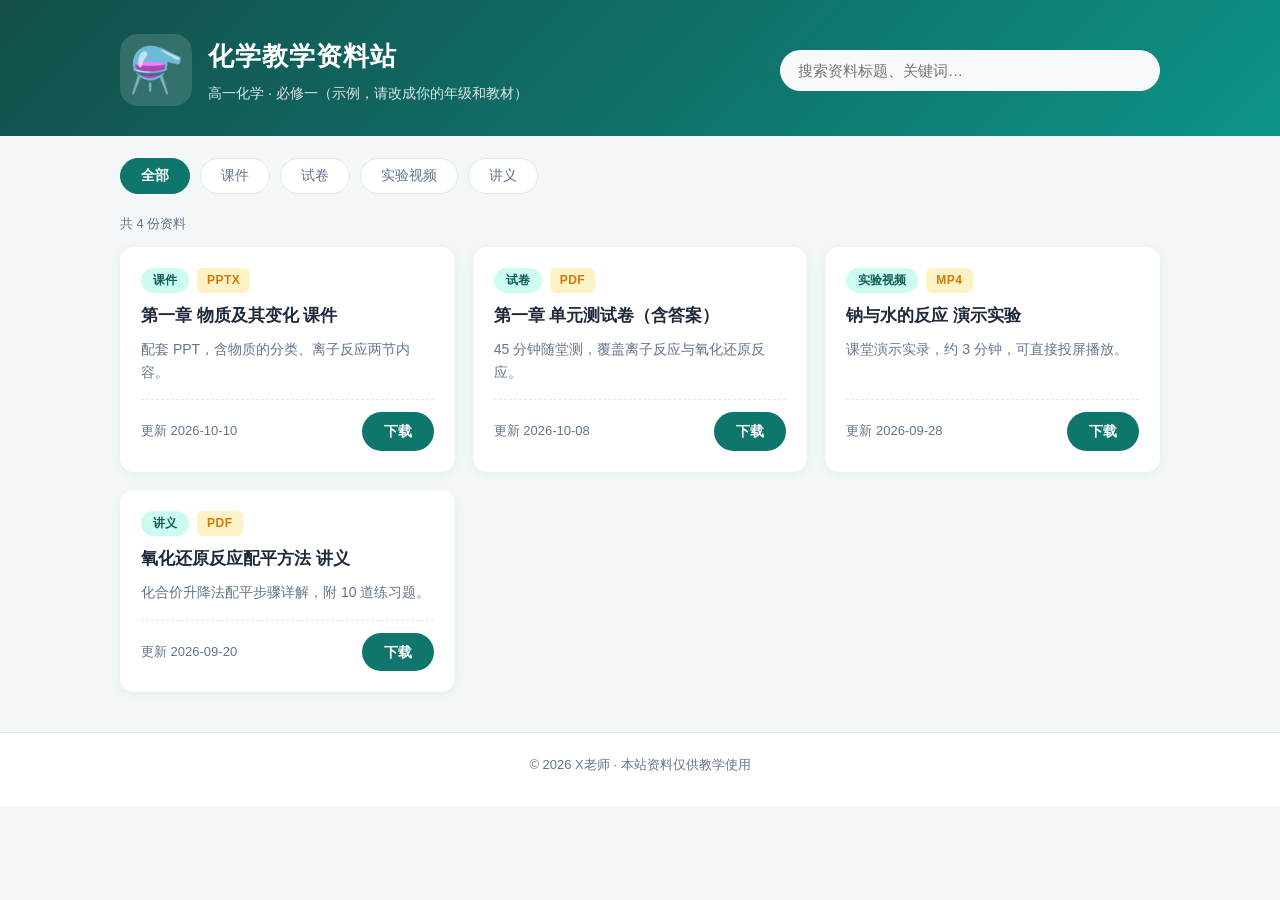
==== index.html @ d91ff3f0 "初始化化学教学资料站" ====
<!DOCTYPE html>
<html lang="zh-CN">
<head>
<meta charset="UTF-8">
<meta name="viewport" content="width=device-width, initial-scale=1.0">
<title>化学教学资料站</title>
<link rel="icon" href="data:image/svg+xml,<svg xmlns='http://www.w3.org/2000/svg' viewBox='0 0 100 100'><text y='.9em' font-size='90'>⚗️</text></svg>">
<link rel="stylesheet" href="assets/style.css">
</head>
<body>

<header class="site-header">
  <div class="container header-inner">
    <div class="brand">
      <div class="logo" aria-hidden="true">⚗️</div>
      <div>
        <h1 id="site-title">化学教学资料站</h1>
        <p class="subtitle" id="site-subtitle"></p>
      </div>
    </div>
    <div class="search-box">
      <input id="search" type="search" placeholder="搜索资料标题、关键词…" autocomplete="off">
    </div>
  </div>
</header>

<nav class="container tabs" id="tabs" aria-label="资料分类"></nav>

<main class="container">
  <p class="result-count" id="count"></p>
  <div class="grid" id="grid"></div>
  <div class="empty" id="empty" hidden>
    <p>没有找到相关资料，换个关键词试试。</p>
  </div>
</main>

<footer class="site-footer">
  <div class="container">
    <span id="footer-text"></span>
  </div>
</footer>

<script src="data/resources.js"></script>
<script src="assets/app.js"></script>
</body>
</html>
---- assets/style.css ----
/* 化学教学资料站 - 样式表 */

:root {
  --bg: #f4f7f7;
  --card: #ffffff;
  --ink: #1e293b;
  --muted: #64748b;
  --teal: #0f766e;
  --teal-dark: #115e59;
  --teal-soft: #ccfbf1;
  --amber: #d97706;
  --amber-soft: #fef3c7;
  --line: #e2e8f0;
  --radius: 14px;
  --shadow: 0 2px 10px rgba(15, 118, 110, 0.08);
}

* { box-sizing: border-box; }

body {
  margin: 0;
  background: var(--bg);
  color: var(--ink);
  font-family: -apple-system, "PingFang SC", "Hiragino Sans GB", "Microsoft YaHei", "Noto Sans SC", sans-serif;
  line-height: 1.6;
}

.container {
  max-width: 1080px;
  margin: 0 auto;
  padding: 0 20px;
}

/* ---- 页眉 ---- */
.site-header {
  background: linear-gradient(135deg, #134e4a 0%, #0f766e 60%, #0d9488 100%);
  color: #fff;
  padding: 34px 0 30px;
}

.header-inner {
  display: flex;
  flex-wrap: wrap;
  gap: 20px;
  align-items: center;
  justify-content: space-between;
}

.brand { display: flex; align-items: center; gap: 16px; }

.logo {
  font-size: 44px;
  background: rgba(255, 255, 255, 0.14);
  width: 72px;
  height: 72px;
  border-radius: 18px;
  display: flex;
  align-items: center;
  justify-content: center;
  flex: none;
}

.site-header h1 {
  margin: 0;
  font-size: 26px;
  letter-spacing: 1px;
}

.subtitle {
  margin: 4px 0 0;
  opacity: 0.85;
  font-size: 14px;
}

.search-box { flex: 1 1 260px; max-width: 380px; }

.search-box input {
  width: 100%;
  padding: 12px 18px;
  border: none;
  border-radius: 999px;
  font-size: 15px;
  outline: none;
  background: rgba(255, 255, 255, 0.96);
  color: var(--ink);
}

.search-box input:focus {
  box-shadow: 0 0 0 3px rgba(255, 255, 255, 0.35);
}

/* ---- 分类标签 ---- */
.tabs {
  display: flex;
  flex-wrap: wrap;
  gap: 10px;
  padding-top: 22px;
  padding-bottom: 6px;
}

.tab {
  border: 1px solid var(--line);
  background: var(--card);
  color: var(--muted);
  padding: 8px 20px;
  border-radius: 999px;
  font-size: 14px;
  cursor: pointer;
  transition: all 0.15s ease;
}

.tab:hover { border-color: var(--teal); color: var(--teal); }

.tab.active {
  background: var(--teal);
  border-color: var(--teal);
  color: #fff;
  font-weight: 600;
}

/* ---- 资料卡片 ---- */
.result-count {
  color: var(--muted);
  font-size: 13px;
  margin: 14px 0 12px;
}

.grid {
  display: grid;
  grid-template-columns: repeat(auto-fill, minmax(290px, 1fr));
  gap: 18px;
  padding-bottom: 40px;
}

.card {
  background: var(--card);
  border-radius: var(--radius);
  box-shadow: var(--shadow);
  padding: 20px;
  display: flex;
  flex-direction: column;
  gap: 10px;
  border: 1px solid transparent;
  transition: transform 0.15s ease, border-color 0.15s ease;
}

.card:hover {
  transform: translateY(-3px);
  border-color: var(--teal-soft);
}

.card-top {
  display: flex;
  align-items: center;
  gap: 8px;
}

.tag {
  background: var(--teal-soft);
  color: var(--teal-dark);
  font-size: 12px;
  font-weight: 600;
  padding: 3px 12px;
  border-radius: 999px;
}

.format {
  background: var(--amber-soft);
  color: var(--amber);
  font-size: 12px;
  font-weight: 700;
  padding: 3px 10px;
  border-radius: 6px;
  letter-spacing: 0.5px;
}

.card h3 {
  margin: 0;
  font-size: 17px;
  line-height: 1.5;
}

.desc {
  margin: 0;
  color: var(--muted);
  font-size: 14px;
  flex: 1;
}

.card-meta {
  display: flex;
  align-items: center;
  justify-content: space-between;
  margin-top: 6px;
  padding-top: 12px;
  border-top: 1px dashed var(--line);
}

.date { color: var(--muted); font-size: 13px; }

.btn {
  background: var(--teal);
  color: #fff;
  text-decoration: none;
  padding: 8px 22px;
  border-radius: 999px;
  font-size: 14px;
  font-weight: 600;
  transition: background 0.15s ease;
}

.btn:hover { background: var(--teal-dark); }

/* ---- 空状态 / 页脚 ---- */
.empty {
  text-align: center;
  color: var(--muted);
  padding: 60px 0;
  font-size: 15px;
}

.site-footer {
  border-top: 1px solid var(--line);
  padding: 22px 0 30px;
  color: var(--muted);
  font-size: 13px;
  text-align: center;
  background: var(--card);
}

@media (max-width: 640px) {
  .site-header h1 { font-size: 21px; }
  .logo { width: 58px; height: 58px; font-size: 34px; }
  .search-box { max-width: none; }
}
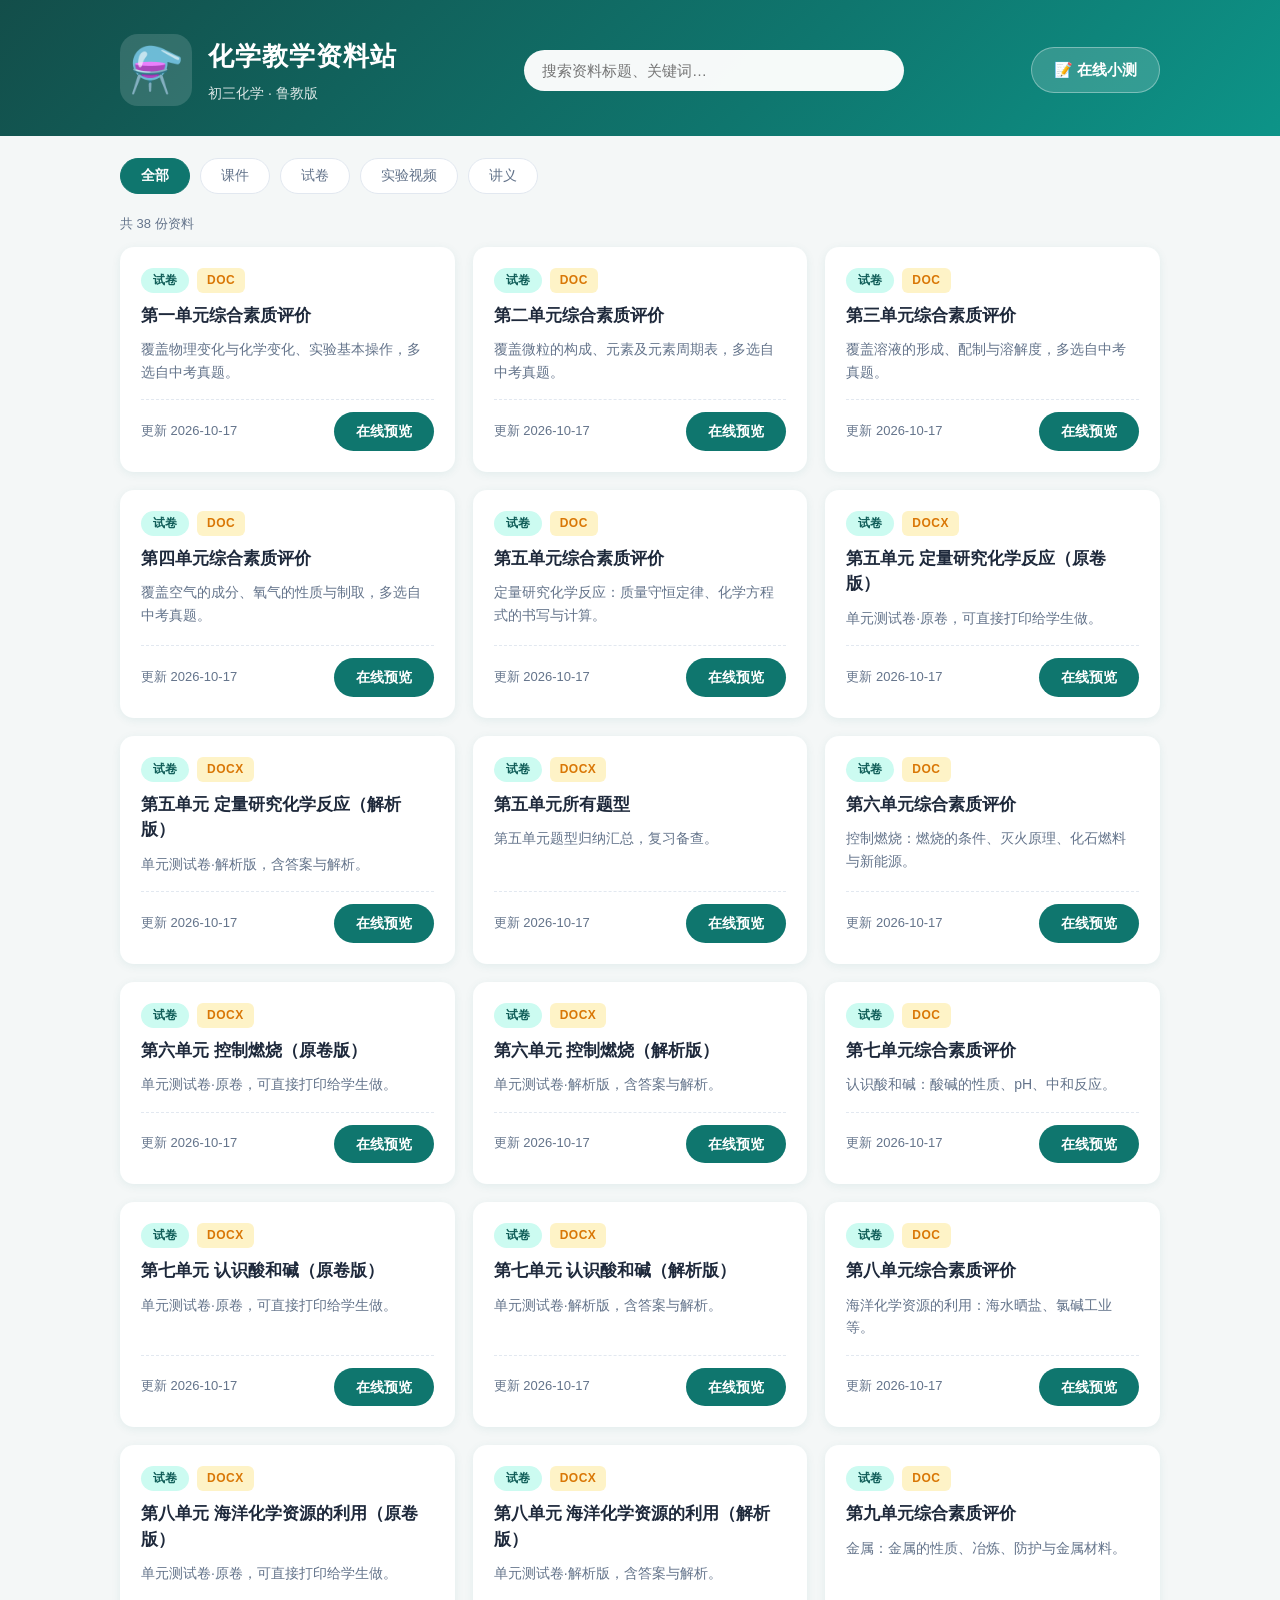
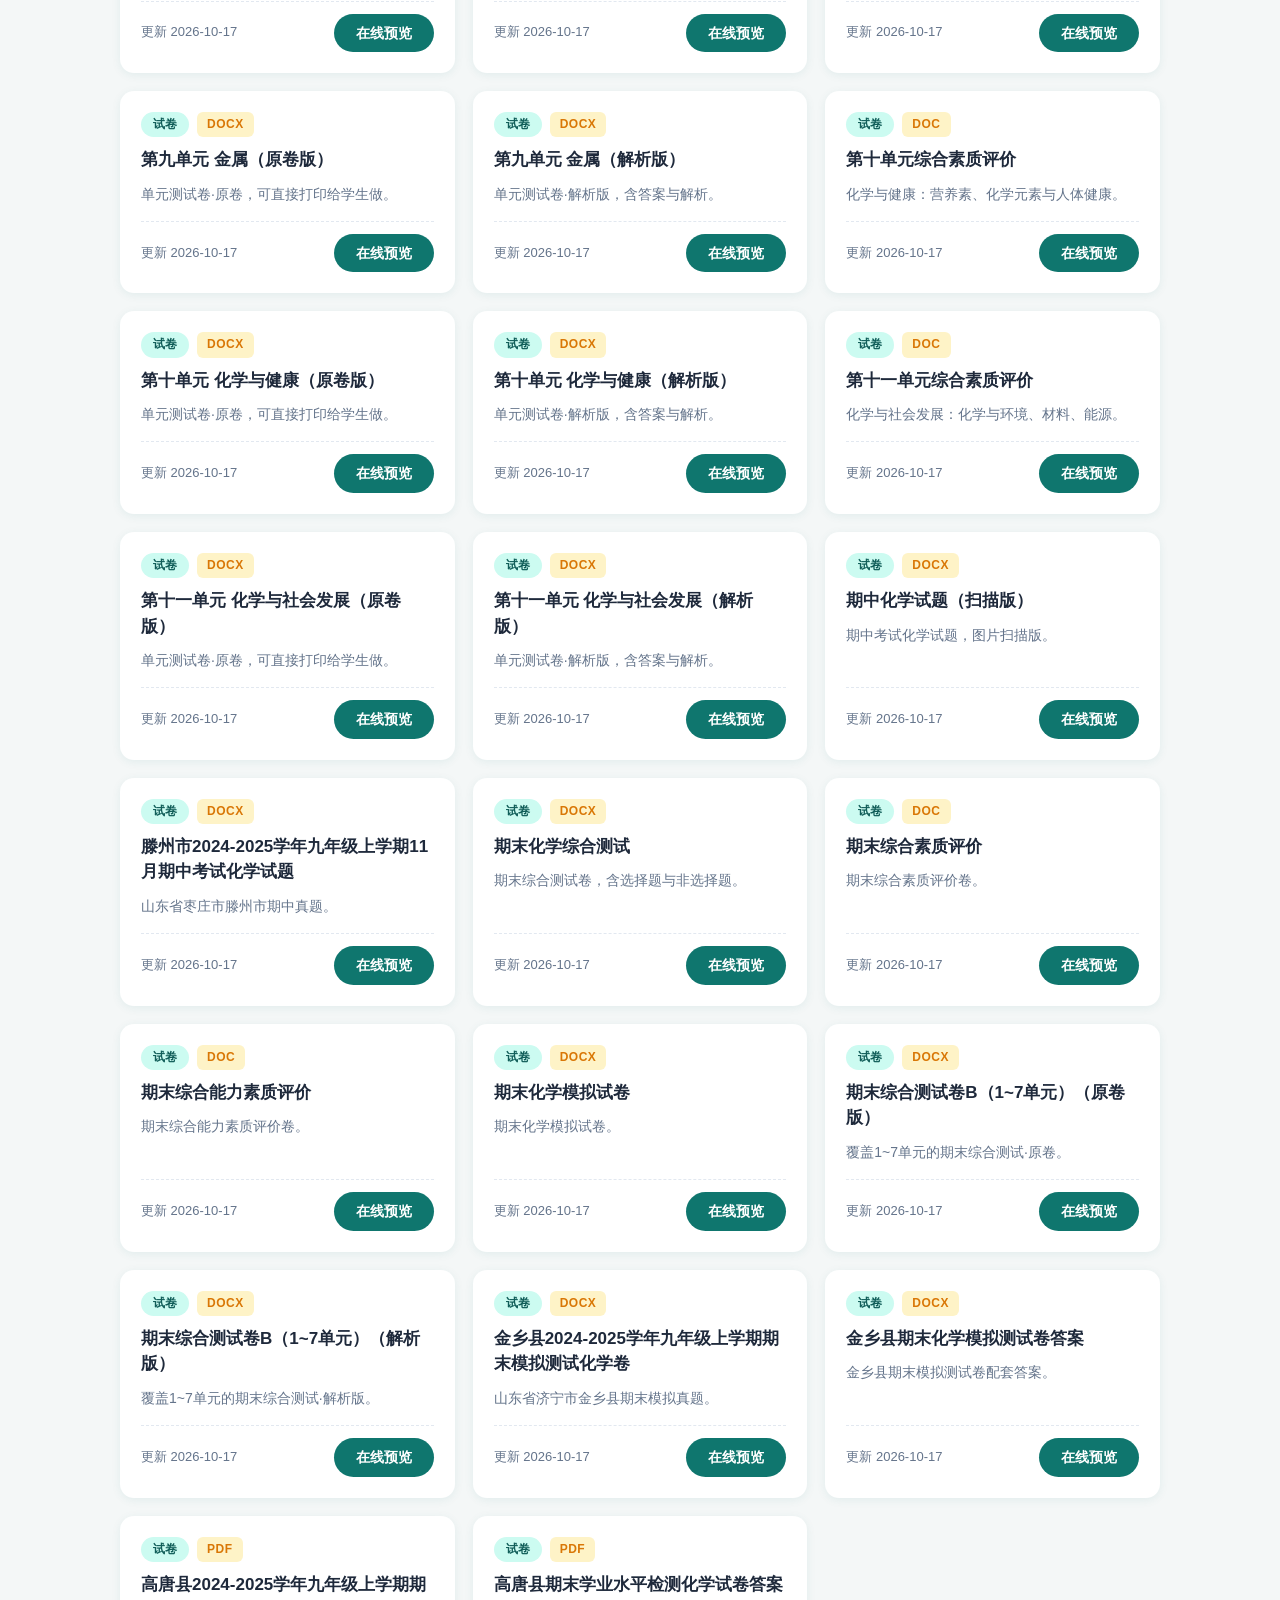
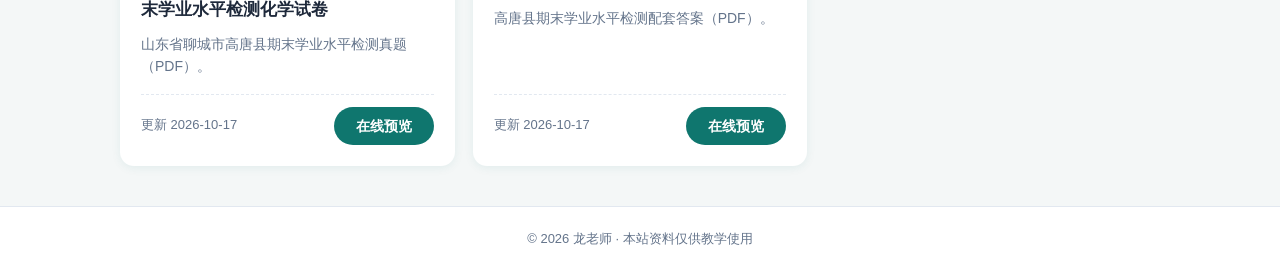
==== commit 3378d142: "新增在线小测：两套单元自测+自动判分+本地成绩" ====
--- a/index.html
+++ b/index.html
@@ -21,6 +21,7 @@
     <div class="search-box">
       <input id="search" type="search" placeholder="搜索资料标题、关键词…" autocomplete="off">
     </div>
+    <a class="quiz-link" href="quiz.html">📝 在线小测</a>
   </div>
 </header>
 
--- a/assets/style.css
+++ b/assets/style.css
@@ -228,6 +228,217 @@
   background: var(--card);
 }
 
+/* ---- 在线预览页 ---- */
+.preview-page {
+  height: 100vh;
+  display: flex;
+  flex-direction: column;
+}
+
+.preview-bar {
+  background: #134e4a;
+  color: #fff;
+  flex: none;
+}
+
+.preview-bar-inner {
+  display: flex;
+  align-items: center;
+  gap: 14px;
+  padding-top: 12px;
+  padding-bottom: 12px;
+}
+
+.preview-bar h1 {
+  margin: 0;
+  font-size: 16px;
+  flex: 1;
+  white-space: nowrap;
+  overflow: hidden;
+  text-overflow: ellipsis;
+}
+
+.back-btn,
+.open-new {
+  color: #fff;
+  text-decoration: none;
+  font-size: 14px;
+  background: rgba(255, 255, 255, 0.15);
+  padding: 6px 16px;
+  border-radius: 999px;
+  white-space: nowrap;
+  flex: none;
+}
+
+.back-btn:hover,
+.open-new:hover { background: rgba(255, 255, 255, 0.28); }
+
+.preview-main {
+  flex: 1;
+  position: relative;
+  background: #e8eef0;
+  min-height: 0;
+}
+
+.preview-loading {
+  position: absolute;
+  inset: 0;
+  z-index: 2;
+  display: flex;
+  align-items: center;
+  justify-content: center;
+  color: var(--muted);
+  font-size: 15px;
+  padding: 20px;
+  text-align: center;
+  background: #e8eef0;
+}
+
+#viewer {
+  position: absolute;
+  inset: 0;
+  z-index: 1;
+  width: 100%;
+  height: 100%;
+  border: 0;
+  background: #fff;
+}
+
+/* ---- 在线小测入口 ---- */
+.quiz-link {
+  flex: none;
+  color: #fff;
+  text-decoration: none;
+  font-size: 15px;
+  font-weight: 600;
+  background: rgba(255, 255, 255, 0.16);
+  border: 1px solid rgba(255, 255, 255, 0.35);
+  padding: 10px 22px;
+  border-radius: 999px;
+  transition: background 0.15s ease;
+}
+
+.quiz-link:hover { background: rgba(255, 255, 255, 0.3); }
+
+/* ---- 在线小测 ---- */
+.quiz-head {
+  display: flex;
+  align-items: center;
+  gap: 16px;
+  margin: 22px 0 6px;
+}
+
+.quiz-head h2 { margin: 0; font-size: 20px; }
+
+.quiz-card .best {
+  font-size: 13px;
+  color: var(--amber);
+  font-weight: 600;
+}
+
+.quiz-card .best.none { color: var(--muted); font-weight: 400; }
+
+.q-card {
+  background: var(--card);
+  border-radius: var(--radius);
+  box-shadow: var(--shadow);
+  padding: 20px;
+  margin: 16px 0;
+  border-left: 4px solid var(--teal);
+}
+
+.q-card.wrong { border-left-color: #dc2626; }
+.q-card.right { border-left-color: #16a34a; }
+
+.q-title {
+  font-size: 16px;
+  font-weight: 600;
+  margin-bottom: 14px;
+  line-height: 1.6;
+}
+
+.q-no {
+  display: inline-block;
+  background: var(--teal);
+  color: #fff;
+  width: 26px;
+  height: 26px;
+  line-height: 26px;
+  text-align: center;
+  border-radius: 50%;
+  font-size: 13px;
+  margin-right: 10px;
+}
+
+.q-type {
+  font-size: 12px;
+  color: var(--muted);
+  border: 1px solid var(--line);
+  border-radius: 6px;
+  padding: 2px 8px;
+  margin-left: 8px;
+  font-weight: 400;
+  vertical-align: middle;
+}
+
+.verdict { margin-left: 10px; font-size: 14px; }
+.q-card.right .verdict { color: #16a34a; }
+.q-card.wrong .verdict { color: #dc2626; }
+
+.options { display: flex; flex-direction: column; gap: 8px; }
+
+.option {
+  display: flex;
+  align-items: center;
+  gap: 10px;
+  padding: 10px 14px;
+  border: 1px solid var(--line);
+  border-radius: 10px;
+  cursor: pointer;
+  font-size: 15px;
+  transition: border-color 0.12s ease, background 0.12s ease;
+}
+
+.option:hover { border-color: var(--teal); background: #f0fdfa; }
+.option input { accent-color: var(--teal); width: 16px; height: 16px; flex: none; }
+
+.blank-input {
+  width: 100%;
+  max-width: 420px;
+  padding: 10px 14px;
+  font-size: 15px;
+  border: 1px solid var(--line);
+  border-radius: 10px;
+  outline: none;
+}
+
+.blank-input:focus { border-color: var(--teal); box-shadow: 0 0 0 3px var(--teal-soft); }
+
+.quiz-actions { text-align: center; padding: 10px 0 48px; }
+
+.btn-big { font-size: 16px; padding: 12px 54px; }
+
+.score-card {
+  background: linear-gradient(135deg, #134e4a, #0d9488);
+  color: #fff;
+  border-radius: var(--radius);
+  text-align: center;
+  padding: 34px 20px;
+  margin: 18px 0 8px;
+}
+
+.score-num { font-size: 52px; font-weight: 800; letter-spacing: 2px; }
+.score-sub { opacity: 0.9; margin-top: 6px; font-size: 14px; }
+
+.review-row { font-size: 14px; margin-top: 8px; color: var(--ink); }
+.review-row .rl { color: var(--muted); }
+.review-row.explain {
+  background: #f8fafc;
+  border-radius: 8px;
+  padding: 10px 12px;
+  color: var(--muted);
+}
+
 @media (max-width: 640px) {
   .site-header h1 { font-size: 21px; }
   .logo { width: 58px; height: 58px; font-size: 34px; }
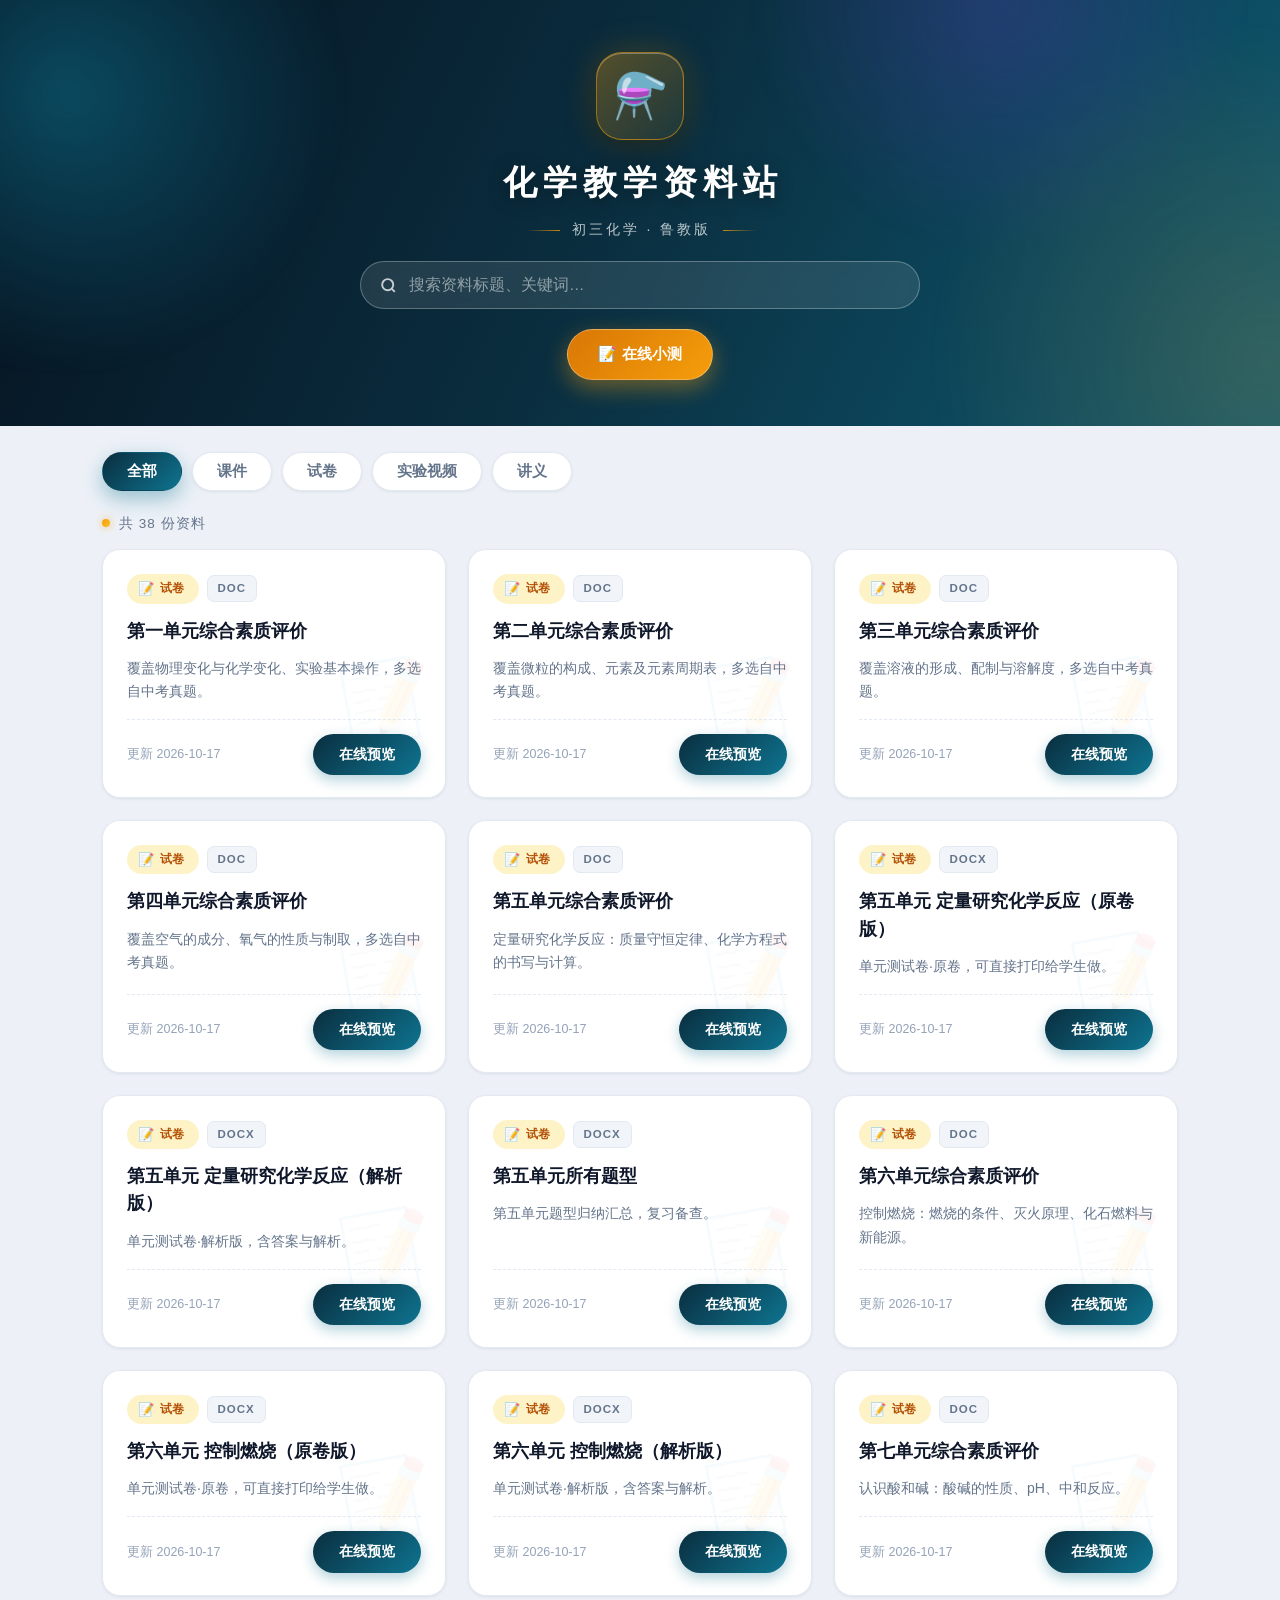
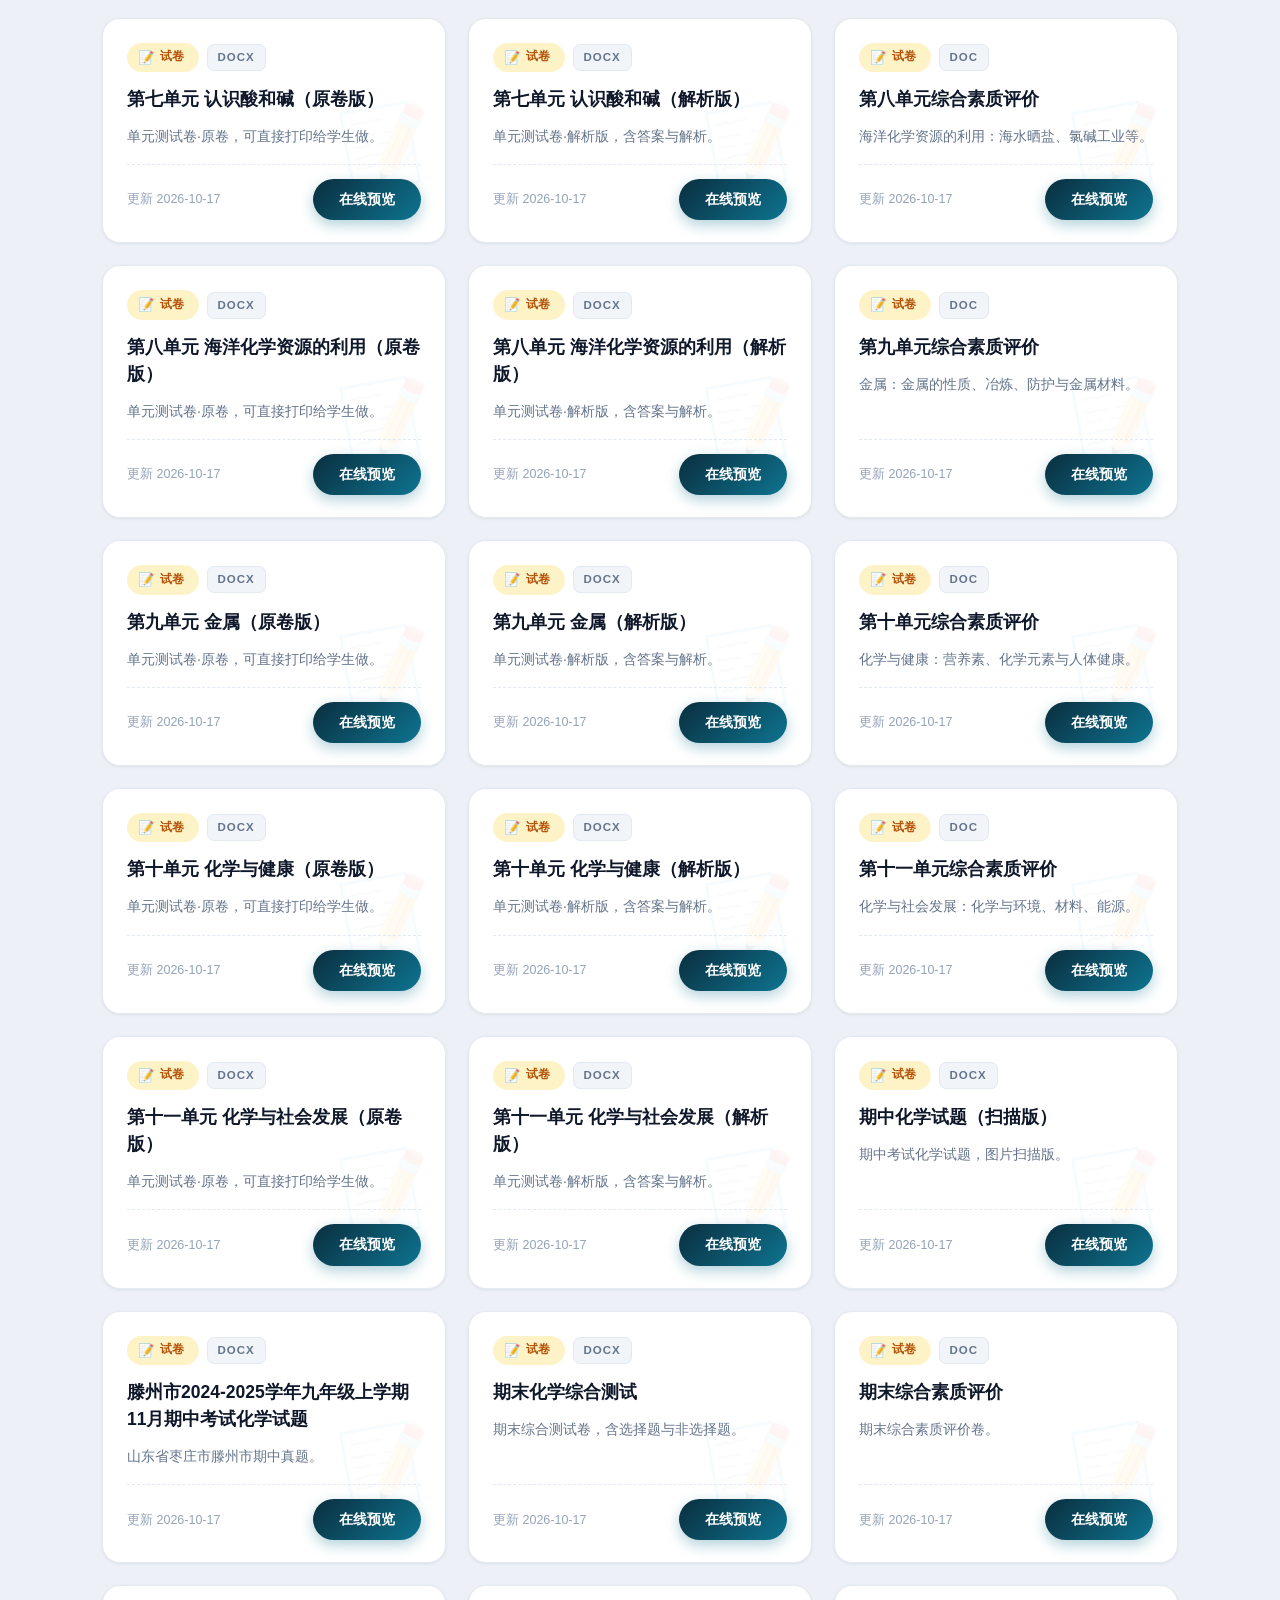
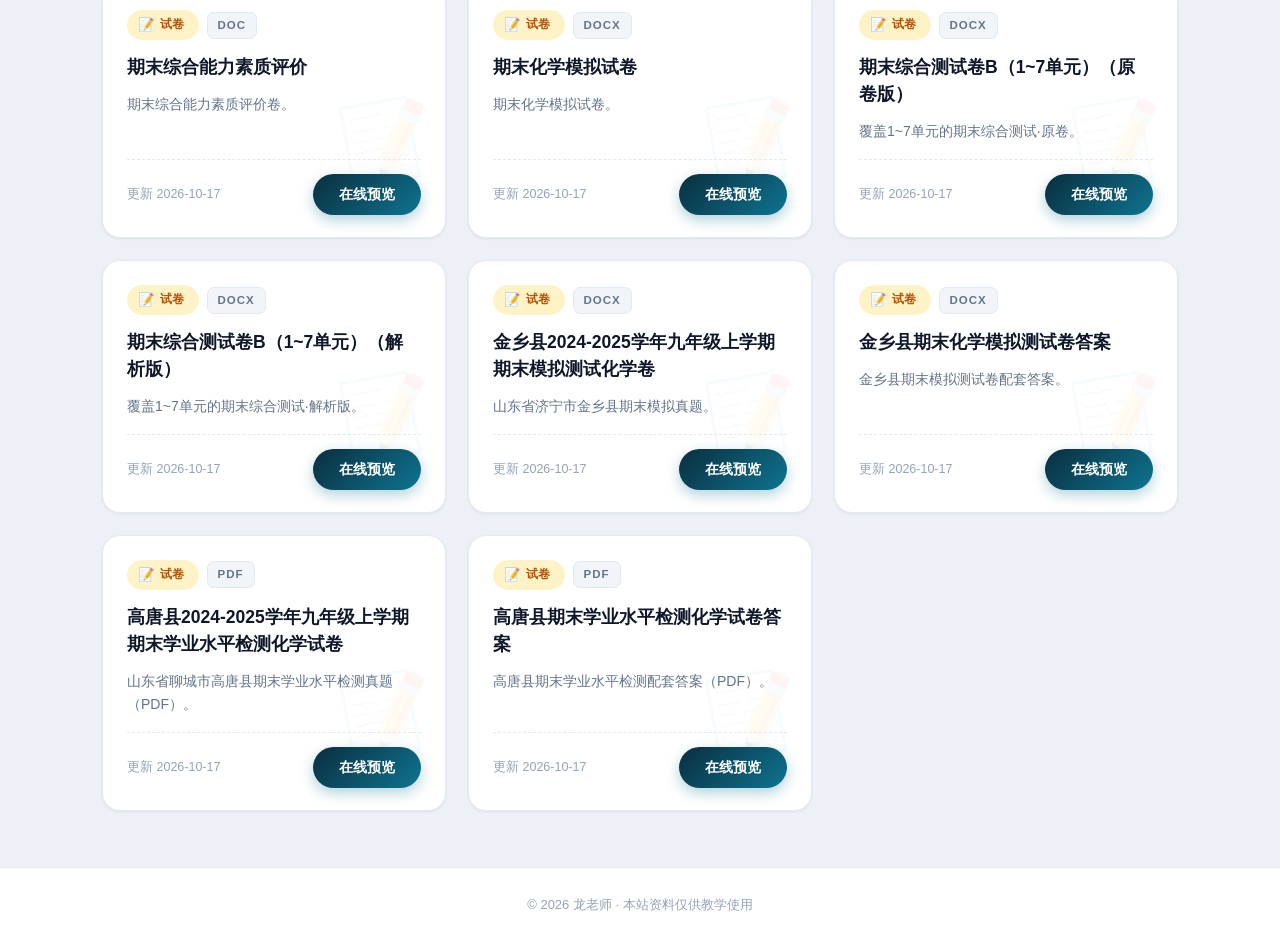
==== commit bd4db783: "页眉加分子气泡装饰层" ====
--- a/index.html
+++ b/index.html
@@ -10,6 +10,7 @@
 <body>
 
 <header class="site-header">
+  <div class="mol-float" aria-hidden="true"><span></span><span></span><span></span><span></span><span></span><span></span><span></span><span></span><span></span><span></span><span></span><span></span></div>
   <div class="container header-inner">
     <div class="brand">
       <div class="logo" aria-hidden="true">⚗️</div>
--- a/assets/style.css
+++ b/assets/style.css
@@ -1,446 +1,522 @@
-/* 化学教学资料站 - 样式表 */
+/* 化学教学资料站 - 样式表 v3
+   「深空实验室」：深海军蓝页眉 + 漂浮分子动画，
+   分类水印卡片 + 选项字母徽标，手机友好，无外部依赖 */
 
 :root {
-  --bg: #f4f7f7;
+  --bg: #edf1f7;
   --card: #ffffff;
-  --ink: #1e293b;
+  --ink: #0f172a;
   --muted: #64748b;
-  --teal: #0f766e;
-  --teal-dark: #115e59;
-  --teal-soft: #ccfbf1;
-  --amber: #d97706;
-  --amber-soft: #fef3c7;
-  --line: #e2e8f0;
-  --radius: 14px;
-  --shadow: 0 2px 10px rgba(15, 118, 110, 0.08);
+  --faint: #94a3b8;
+  --line: #e3e9f2;
+  --brand: #0e7490;
+  --brand-deep: #0a2e3f;
+  --brand-ink: #155e75;
+  --brand-soft: #ddf1f6;
+  --accent: #f59e0b;
+  --accent-deep: #b45309;
+  --accent-soft: #fef3c7;
+  --ok: #16a34a;
+  --bad: #dc2626;
+  --radius: 18px;
+  --shadow-sm: 0 1px 3px rgba(10, 30, 50, 0.08);
+  --shadow-md: 0 10px 28px rgba(10, 30, 50, 0.12);
+  --shadow-lg: 0 18px 44px rgba(10, 30, 50, 0.16);
+  --c-blue: #2563eb;
+  --c-amber: #b45309;
+  --c-violet: #7c3aed;
+  --c-green: #047857;
 }
 
 * { box-sizing: border-box; }
+html { -webkit-text-size-adjust: 100%; }
 
 body {
   margin: 0;
   background: var(--bg);
   color: var(--ink);
-  font-family: -apple-system, "PingFang SC", "Hiragino Sans GB", "Microsoft YaHei", "Noto Sans SC", sans-serif;
-  line-height: 1.6;
-}
-
-.container {
-  max-width: 1080px;
-  margin: 0 auto;
-  padding: 0 20px;
-}
-
-/* ---- 页眉 ---- */
+  font-family: -apple-system, BlinkMacSystemFont, "PingFang SC", "Hiragino Sans GB", "Microsoft YaHei", "Noto Sans SC", sans-serif;
+  line-height: 1.65;
+  -webkit-font-smoothing: antialiased;
+}
+
+.container { max-width: 1120px; margin: 0 auto; padding: 0 22px; }
+
+/* ============ 页眉：深空实验室 ============ */
 .site-header {
-  background: linear-gradient(135deg, #134e4a 0%, #0f766e 60%, #0d9488 100%);
+  background: linear-gradient(115deg, #06121f 0%, #0a2e3f 48%, #0e5a72 100%);
   color: #fff;
-  padding: 34px 0 30px;
+  padding: 52px 0 46px;
+  position: relative;
+  overflow: hidden;
+}
+
+/* 漂移光斑 */
+.site-header::before {
+  content: "";
+  position: absolute; inset: -20%;
+  background:
+    radial-gradient(420px 420px at 18% 30%, rgba(14, 116, 144, 0.55), transparent 65%),
+    radial-gradient(520px 520px at 85% 75%, rgba(245, 158, 11, 0.16), transparent 65%),
+    radial-gradient(380px 380px at 70% 15%, rgba(124, 58, 237, 0.20), transparent 65%);
+  filter: blur(10px);
+  animation: orb-drift 16s ease-in-out infinite alternate;
+  pointer-events: none;
+}
+
+@keyframes orb-drift {
+  from { transform: translate3d(-2%, -1%, 0) scale(1); }
+  to   { transform: translate3d(2%, 2%, 0) scale(1.06); }
+}
+
+/* 上升分子气泡 */
+.mol-float { position: absolute; inset: 0; overflow: hidden; pointer-events: none; }
+.mol-float span {
+  position: absolute;
+  bottom: -46px;
+  border-radius: 50%;
+  background: rgba(255, 255, 255, 0.10);
+  border: 1px solid rgba(255, 255, 255, 0.22);
+  box-shadow: inset 2px 2px 6px rgba(255, 255, 255, 0.12);
+  animation: rise linear infinite;
+}
+.mol-float span:nth-child(1)  { left: 6%;  width: 14px; height: 14px; animation-duration: 11s; animation-delay: 0s; }
+.mol-float span:nth-child(2)  { left: 14%; width: 8px;  height: 8px;  animation-duration: 8s;  animation-delay: 2.5s; }
+.mol-float span:nth-child(3)  { left: 23%; width: 20px; height: 20px; animation-duration: 13s; animation-delay: 1.2s; }
+.mol-float span:nth-child(4)  { left: 33%; width: 10px; height: 10px; animation-duration: 9s;  animation-delay: 4s; }
+.mol-float span:nth-child(5)  { left: 44%; width: 16px; height: 16px; animation-duration: 12s; animation-delay: 0.8s; }
+.mol-float span:nth-child(6)  { left: 55%; width: 7px;  height: 7px;  animation-duration: 7.5s; animation-delay: 3.1s; }
+.mol-float span:nth-child(7)  { left: 64%; width: 22px; height: 22px; animation-duration: 14s; animation-delay: 2s; }
+.mol-float span:nth-child(8)  { left: 73%; width: 11px; height: 11px; animation-duration: 9.5s; animation-delay: 5s; }
+.mol-float span:nth-child(9)  { left: 82%; width: 15px; height: 15px; animation-duration: 11.5s; animation-delay: 1.6s; }
+.mol-float span:nth-child(10) { left: 90%; width: 9px;  height: 9px;  animation-duration: 8.5s; animation-delay: 3.8s; }
+.mol-float span:nth-child(11) { left: 48%; width: 6px;  height: 6px;  animation-duration: 7s;   animation-delay: 6s; }
+.mol-float span:nth-child(12) { left: 28%; width: 6px;  height: 6px;  animation-duration: 10s;  animation-delay: 5.4s; }
+
+@keyframes rise {
+  0%   { transform: translateY(0); opacity: 0; }
+  12%  { opacity: 0.9; }
+  85%  { opacity: 0.55; }
+  100% { transform: translateY(-520px); opacity: 0; }
 }
 
 .header-inner {
   display: flex;
-  flex-wrap: wrap;
+  flex-direction: column;
+  align-items: center;
+  text-align: center;
   gap: 20px;
-  align-items: center;
-  justify-content: space-between;
-}
-
-.brand { display: flex; align-items: center; gap: 16px; }
+  position: relative;
+  z-index: 1;
+}
+
+.brand { display: flex; flex-direction: column; align-items: center; gap: 14px; }
 
 .logo {
   font-size: 44px;
-  background: rgba(255, 255, 255, 0.14);
-  width: 72px;
-  height: 72px;
-  border-radius: 18px;
-  display: flex;
-  align-items: center;
-  justify-content: center;
-  flex: none;
+  width: 88px; height: 88px;
+  border-radius: 26px;
+  display: flex; align-items: center; justify-content: center;
+  background: linear-gradient(135deg, rgba(245, 158, 11, 0.32), rgba(245, 158, 11, 0.08));
+  border: 1px solid rgba(245, 158, 11, 0.55);
+  box-shadow: 0 10px 30px rgba(0, 0, 0, 0.35), 0 0 34px rgba(245, 158, 11, 0.25), inset 0 1px 0 rgba(255, 255, 255, 0.3);
 }
 
 .site-header h1 {
   margin: 0;
-  font-size: 26px;
-  letter-spacing: 1px;
+  font-size: 34px;
+  font-weight: 800;
+  letter-spacing: 6px;
+  text-indent: 6px;
+  text-shadow: 0 3px 18px rgba(0, 0, 0, 0.4);
 }
 
 .subtitle {
-  margin: 4px 0 0;
-  opacity: 0.85;
+  margin: 8px 0 0;
   font-size: 14px;
-}
-
-.search-box { flex: 1 1 260px; max-width: 380px; }
+  color: rgba(255, 255, 255, 0.72);
+  letter-spacing: 3px;
+  text-indent: 3px;
+}
+
+.subtitle::before,
+.subtitle::after {
+  content: "";
+  display: inline-block;
+  width: 34px; height: 1px;
+  background: linear-gradient(90deg, transparent, rgba(245, 158, 11, 0.8));
+  vertical-align: middle;
+  margin: 0 12px;
+}
+.subtitle::after { background: linear-gradient(90deg, rgba(245, 158, 11, 0.8), transparent); }
+
+.search-box { width: 100%; max-width: 560px; }
 
 .search-box input {
   width: 100%;
-  padding: 12px 18px;
-  border: none;
+  padding: 14px 22px 14px 48px;
+  border: 1px solid rgba(255, 255, 255, 0.28);
   border-radius: 999px;
-  font-size: 15px;
+  font-size: 15.5px;
+  font-family: inherit;
   outline: none;
-  background: rgba(255, 255, 255, 0.96);
-  color: var(--ink);
-}
-
+  color: #fff;
+  background: rgba(255, 255, 255, 0.10) url("data:image/svg+xml,%3Csvg xmlns='http://www.w3.org/2000/svg' width='19' height='19' viewBox='0 0 24 24' fill='none' stroke='%23ffffff' stroke-opacity='0.75' stroke-width='2.4'%3E%3Ccircle cx='11' cy='11' r='7'/%3E%3Cpath d='M20 20l-3.5-3.5'/%3E%3C/svg%3E") 18px center no-repeat;
+  backdrop-filter: blur(6px);
+  transition: background 0.18s ease, box-shadow 0.18s ease, border-color 0.18s ease;
+}
+.search-box input::placeholder { color: rgba(255, 255, 255, 0.5); }
 .search-box input:focus {
-  box-shadow: 0 0 0 3px rgba(255, 255, 255, 0.35);
-}
-
-/* ---- 分类标签 ---- */
-.tabs {
-  display: flex;
-  flex-wrap: wrap;
-  gap: 10px;
-  padding-top: 22px;
-  padding-bottom: 6px;
-}
+  background-color: rgba(255, 255, 255, 0.17);
+  border-color: rgba(245, 158, 11, 0.65);
+  box-shadow: 0 0 0 4px rgba(245, 158, 11, 0.18);
+}
+
+/* ============ 分类标签 ============ */
+.tabs { display: flex; flex-wrap: wrap; gap: 10px; padding-top: 26px; padding-bottom: 4px; }
 
 .tab {
   border: 1px solid var(--line);
   background: var(--card);
   color: var(--muted);
-  padding: 8px 20px;
+  padding: 9px 24px;
   border-radius: 999px;
-  font-size: 14px;
+  font-size: 14.5px;
+  font-weight: 600;
+  font-family: inherit;
   cursor: pointer;
-  transition: all 0.15s ease;
-}
-
-.tab:hover { border-color: var(--teal); color: var(--teal); }
-
+  box-shadow: var(--shadow-sm);
+  transition: all 0.16s ease;
+}
+.tab:hover { border-color: var(--brand); color: var(--brand-ink); transform: translateY(-1px); }
 .tab.active {
-  background: var(--teal);
-  border-color: var(--teal);
+  background: linear-gradient(135deg, var(--brand-deep), var(--brand));
+  border-color: transparent;
   color: #fff;
-  font-weight: 600;
-}
-
-/* ---- 资料卡片 ---- */
-.result-count {
-  color: var(--muted);
-  font-size: 13px;
-  margin: 14px 0 12px;
+  box-shadow: 0 8px 20px rgba(14, 116, 144, 0.38);
+}
+
+/* ============ 资料卡片 ============ */
+.result-count { color: var(--muted); font-size: 13.5px; margin: 18px 0 14px; letter-spacing: 1px; }
+.result-count::before {
+  content: ""; display: inline-block;
+  width: 8px; height: 8px; border-radius: 50%;
+  background: linear-gradient(135deg, var(--accent), #fbbf24);
+  margin-right: 9px; vertical-align: 1px;
+  box-shadow: 0 0 8px rgba(245, 158, 11, 0.6);
 }
 
 .grid {
   display: grid;
-  grid-template-columns: repeat(auto-fill, minmax(290px, 1fr));
-  gap: 18px;
-  padding-bottom: 40px;
-}
+  grid-template-columns: repeat(auto-fill, minmax(300px, 1fr));
+  gap: 22px;
+  padding-bottom: 56px;
+}
+
+@keyframes fade-up {
+  from { opacity: 0; transform: translateY(16px); }
+  to   { opacity: 1; transform: translateY(0); }
+}
+
+.grid .card { animation: fade-up 0.5s ease both; }
+.grid .card:nth-child(2)  { animation-delay: 0.04s; }
+.grid .card:nth-child(3)  { animation-delay: 0.08s; }
+.grid .card:nth-child(4)  { animation-delay: 0.12s; }
+.grid .card:nth-child(5)  { animation-delay: 0.16s; }
+.grid .card:nth-child(6)  { animation-delay: 0.20s; }
+.grid .card:nth-child(7)  { animation-delay: 0.24s; }
+.grid .card:nth-child(8)  { animation-delay: 0.28s; }
+.grid .card:nth-child(9)  { animation-delay: 0.32s; }
+.grid .card:nth-child(10) { animation-delay: 0.36s; }
+.grid .card:nth-child(11) { animation-delay: 0.40s; }
+.grid .card:nth-child(12) { animation-delay: 0.44s; }
 
 .card {
   background: var(--card);
   border-radius: var(--radius);
-  box-shadow: var(--shadow);
-  padding: 20px;
+  border: 1px solid var(--line);
+  box-shadow: var(--shadow-sm);
+  padding: 24px 24px 22px;
   display: flex;
   flex-direction: column;
-  gap: 10px;
-  border: 1px solid transparent;
-  transition: transform 0.15s ease, border-color 0.15s ease;
-}
+  gap: 12px;
+  position: relative;
+  overflow: hidden;
+  transition: transform 0.2s ease, box-shadow 0.2s ease, border-color 0.2s ease;
+}
+
+/* 顶部色条：悬停时扫入 */
+.card::before {
+  content: "";
+  position: absolute; top: 0; left: 0; right: 0; height: 5px;
+  background: linear-gradient(90deg, var(--brand-deep), var(--brand), var(--accent));
+  transform: scaleX(0);
+  transform-origin: left;
+  transition: transform 0.32s ease;
+  z-index: 2;
+}
+.card:hover::before { transform: scaleX(1); }
+.card[data-cat="课件"]::before     { background: linear-gradient(90deg, #1e40af, var(--c-blue)); }
+.card[data-cat="试卷"]::before     { background: linear-gradient(90deg, #92400e, var(--accent)); }
+.card[data-cat="实验视频"]::before { background: linear-gradient(90deg, #5b21b6, var(--c-violet)); }
+.card[data-cat="讲义"]::before     { background: linear-gradient(90deg, #065f46, var(--c-green)); }
+
+/* 分类水印 */
+.card::after {
+  position: absolute;
+  right: 10px; bottom: 58px;
+  font-size: 76px;
+  line-height: 1;
+  opacity: 0.055;
+  transform: rotate(-10deg);
+  pointer-events: none;
+  z-index: 0;
+}
+.card[data-cat="课件"]::after     { content: "📊"; }
+.card[data-cat="试卷"]::after     { content: "📝"; }
+.card[data-cat="实验视频"]::after { content: "🎬"; }
+.card[data-cat="讲义"]::after     { content: "📖"; }
+.card > * { position: relative; z-index: 1; }
 
 .card:hover {
-  transform: translateY(-3px);
-  border-color: var(--teal-soft);
-}
-
-.card-top {
-  display: flex;
-  align-items: center;
-  gap: 8px;
-}
+  transform: translateY(-6px);
+  box-shadow: var(--shadow-md);
+  border-color: #c9d6e8;
+}
+
+.card-top { display: flex; align-items: center; gap: 8px; flex-wrap: wrap; }
 
 .tag {
-  background: var(--teal-soft);
-  color: var(--teal-dark);
-  font-size: 12px;
-  font-weight: 600;
-  padding: 3px 12px;
-  border-radius: 999px;
-}
+  font-size: 12px; font-weight: 700;
+  padding: 4px 14px 4px 11px;
+  border-radius: 999px; letter-spacing: 0.5px;
+  background: var(--brand-soft); color: var(--brand-ink);
+  display: inline-flex; align-items: center; gap: 5px;
+}
+.tag::before { font-size: 13px; }
+.tag[data-cat="课件"]::before     { content: "📊"; }
+.tag[data-cat="试卷"]::before     { content: "📝"; }
+.tag[data-cat="实验视频"]::before { content: "🎬"; }
+.tag[data-cat="讲义"]::before     { content: "📖"; }
+.tag[data-cat="课件"]     { background: #dbeafe; color: var(--c-blue); }
+.tag[data-cat="试卷"]     { background: #fef3c7; color: var(--c-amber); }
+.tag[data-cat="实验视频"] { background: #ede9fe; color: var(--c-violet); }
+.tag[data-cat="讲义"]     { background: #d1fae5; color: var(--c-green); }
 
 .format {
-  background: var(--amber-soft);
-  color: var(--amber);
-  font-size: 12px;
-  font-weight: 700;
-  padding: 3px 10px;
-  border-radius: 6px;
-  letter-spacing: 0.5px;
-}
-
-.card h3 {
-  margin: 0;
-  font-size: 17px;
-  line-height: 1.5;
-}
+  background: #f1f5f9; color: var(--muted);
+  border: 1px solid var(--line);
+  font-size: 11.5px; font-weight: 700;
+  padding: 3px 10px; border-radius: 7px; letter-spacing: 1px;
+}
+
+.card h3 { margin: 2px 0 0; font-size: 17.5px; line-height: 1.55; font-weight: 700; }
 
 .desc {
-  margin: 0;
-  color: var(--muted);
-  font-size: 14px;
-  flex: 1;
+  margin: 0; color: var(--muted); font-size: 14px; flex: 1;
+  display: -webkit-box; -webkit-line-clamp: 3; -webkit-box-orient: vertical; overflow: hidden;
 }
 
 .card-meta {
-  display: flex;
-  align-items: center;
-  justify-content: space-between;
-  margin-top: 6px;
-  padding-top: 12px;
+  display: flex; align-items: center; justify-content: space-between; gap: 10px;
+  margin-top: 4px; padding-top: 14px;
   border-top: 1px dashed var(--line);
 }
 
-.date { color: var(--muted); font-size: 13px; }
+.date { color: var(--faint); font-size: 12.5px; }
 
 .btn {
-  background: var(--teal);
-  color: #fff;
-  text-decoration: none;
-  padding: 8px 22px;
-  border-radius: 999px;
-  font-size: 14px;
-  font-weight: 600;
-  transition: background 0.15s ease;
-}
-
-.btn:hover { background: var(--teal-dark); }
-
-/* ---- 空状态 / 页脚 ---- */
-.empty {
-  text-align: center;
-  color: var(--muted);
-  padding: 60px 0;
-  font-size: 15px;
-}
+  background: linear-gradient(135deg, var(--brand-deep), var(--brand));
+  color: #fff; text-decoration: none;
+  padding: 9px 26px; border-radius: 999px;
+  font-size: 14px; font-weight: 700;
+  border: none; cursor: pointer; font-family: inherit;
+  box-shadow: 0 5px 14px rgba(14, 116, 144, 0.32);
+  transition: transform 0.15s ease, box-shadow 0.15s ease, filter 0.15s ease;
+  white-space: nowrap;
+}
+.btn:hover { filter: brightness(1.1); transform: translateY(-1px); box-shadow: 0 8px 20px rgba(14, 116, 144, 0.4); }
+.btn:active { transform: translateY(0); }
+
+/* ============ 空状态 / 页脚 ============ */
+.empty { text-align: center; color: var(--muted); padding: 70px 0; font-size: 15px; }
+.empty::before { content: "🔍"; display: block; font-size: 46px; margin-bottom: 14px; opacity: 0.55; }
 
 .site-footer {
   border-top: 1px solid var(--line);
-  padding: 22px 0 30px;
-  color: var(--muted);
-  font-size: 13px;
-  text-align: center;
+  padding: 26px 0 34px;
+  color: var(--faint); font-size: 13px; text-align: center;
   background: var(--card);
 }
 
-/* ---- 在线预览页 ---- */
-.preview-page {
-  height: 100vh;
-  display: flex;
-  flex-direction: column;
-}
-
+/* ============ 在线预览页 ============ */
+.preview-page { height: 100vh; display: flex; flex-direction: column; }
 .preview-bar {
-  background: #134e4a;
-  color: #fff;
-  flex: none;
-}
-
-.preview-bar-inner {
-  display: flex;
-  align-items: center;
-  gap: 14px;
-  padding-top: 12px;
-  padding-bottom: 12px;
-}
-
-.preview-bar h1 {
-  margin: 0;
-  font-size: 16px;
-  flex: 1;
-  white-space: nowrap;
-  overflow: hidden;
-  text-overflow: ellipsis;
-}
-
-.back-btn,
-.open-new {
-  color: #fff;
-  text-decoration: none;
-  font-size: 14px;
-  background: rgba(255, 255, 255, 0.15);
-  padding: 6px 16px;
-  border-radius: 999px;
-  white-space: nowrap;
-  flex: none;
-}
-
-.back-btn:hover,
-.open-new:hover { background: rgba(255, 255, 255, 0.28); }
-
-.preview-main {
-  flex: 1;
-  position: relative;
-  background: #e8eef0;
-  min-height: 0;
-}
-
+  background: linear-gradient(115deg, #06121f, #0a2e3f);
+  color: #fff; flex: none;
+  box-shadow: 0 2px 14px rgba(0, 0, 0, 0.2); z-index: 3;
+}
+.preview-bar-inner { display: flex; align-items: center; gap: 14px; padding-top: 13px; padding-bottom: 13px; }
+.preview-bar h1 { margin: 0; font-size: 16px; font-weight: 600; flex: 1; white-space: nowrap; overflow: hidden; text-overflow: ellipsis; }
+.back-btn, .open-new {
+  color: #fff; text-decoration: none; font-size: 14px; font-weight: 600;
+  background: rgba(255, 255, 255, 0.14);
+  border: 1px solid rgba(255, 255, 255, 0.22);
+  padding: 7px 18px; border-radius: 999px;
+  white-space: nowrap; flex: none;
+  transition: background 0.15s ease;
+}
+.back-btn:hover, .open-new:hover { background: rgba(255, 255, 255, 0.28); }
+.preview-main { flex: 1; position: relative; background: #e8eef0; min-height: 0; }
 .preview-loading {
-  position: absolute;
-  inset: 0;
-  z-index: 2;
-  display: flex;
-  align-items: center;
-  justify-content: center;
-  color: var(--muted);
-  font-size: 15px;
-  padding: 20px;
-  text-align: center;
-  background: #e8eef0;
-}
-
-#viewer {
-  position: absolute;
-  inset: 0;
-  z-index: 1;
-  width: 100%;
-  height: 100%;
-  border: 0;
-  background: #fff;
-}
-
-/* ---- 在线小测入口 ---- */
+  position: absolute; inset: 0; z-index: 2;
+  display: flex; align-items: center; justify-content: center;
+  color: var(--muted); font-size: 15px; padding: 20px; text-align: center; background: #e8eef0;
+}
+#viewer { position: absolute; inset: 0; z-index: 1; width: 100%; height: 100%; border: 0; background: #fff; }
+
+/* ============ 在线小测入口 ============ */
 .quiz-link {
-  flex: none;
-  color: #fff;
-  text-decoration: none;
-  font-size: 15px;
-  font-weight: 600;
-  background: rgba(255, 255, 255, 0.16);
-  border: 1px solid rgba(255, 255, 255, 0.35);
-  padding: 10px 22px;
-  border-radius: 999px;
-  transition: background 0.15s ease;
-}
-
-.quiz-link:hover { background: rgba(255, 255, 255, 0.3); }
-
-/* ---- 在线小测 ---- */
-.quiz-head {
-  display: flex;
-  align-items: center;
-  gap: 16px;
-  margin: 22px 0 6px;
-}
-
-.quiz-head h2 { margin: 0; font-size: 20px; }
-
+  color: #fff; text-decoration: none;
+  font-size: 15px; font-weight: 700;
+  background: linear-gradient(135deg, #d97706, var(--accent));
+  padding: 12px 30px; border-radius: 999px;
+  border: 1px solid rgba(255, 255, 255, 0.3);
+  box-shadow: 0 8px 22px rgba(245, 158, 11, 0.42);
+  transition: transform 0.15s ease, box-shadow 0.15s ease, filter 0.15s ease;
+}
+.quiz-link:hover { filter: brightness(1.07); transform: translateY(-2px); box-shadow: 0 12px 26px rgba(245, 158, 11, 0.5); }
+
+/* ============ 在线小测 ============ */
+.quiz-head { display: flex; align-items: center; gap: 16px; margin: 28px 0 8px; }
+.quiz-head h2 { margin: 0; font-size: 22px; font-weight: 800; letter-spacing: 1px; }
+.quiz-head .tab { text-decoration: none; }
+
+.quiz-card { cursor: default; }
 .quiz-card .best {
-  font-size: 13px;
-  color: var(--amber);
-  font-weight: 600;
-}
-
-.quiz-card .best.none { color: var(--muted); font-weight: 400; }
+  font-size: 13px; color: var(--accent-deep); font-weight: 700;
+  background: var(--accent-soft); padding: 4px 13px; border-radius: 999px;
+}
+.quiz-card .best.none { color: var(--faint); font-weight: 500; background: #f1f5f9; }
 
 .q-card {
   background: var(--card);
   border-radius: var(--radius);
-  box-shadow: var(--shadow);
-  padding: 20px;
-  margin: 16px 0;
-  border-left: 4px solid var(--teal);
-}
-
-.q-card.wrong { border-left-color: #dc2626; }
-.q-card.right { border-left-color: #16a34a; }
-
-.q-title {
-  font-size: 16px;
-  font-weight: 600;
-  margin-bottom: 14px;
-  line-height: 1.6;
-}
+  border: 1px solid var(--line);
+  box-shadow: var(--shadow-sm);
+  padding: 24px 26px;
+  margin: 20px 0;
+  border-left: 5px solid var(--brand);
+  animation: fade-up 0.45s ease both;
+}
+.q-card.wrong { border-left-color: var(--bad); }
+.q-card.right { border-left-color: var(--ok); }
+
+.q-title { font-size: 16.5px; font-weight: 700; margin-bottom: 18px; line-height: 1.75; }
 
 .q-no {
-  display: inline-block;
-  background: var(--teal);
+  display: inline-flex; align-items: center; justify-content: center;
+  background: linear-gradient(135deg, var(--brand-deep), var(--brand));
+  color: #fff; width: 30px; height: 30px; border-radius: 50%;
+  font-size: 14px; font-weight: 800;
+  margin-right: 12px; vertical-align: 2px;
+  box-shadow: 0 4px 10px rgba(14, 116, 144, 0.35);
+}
+
+.q-type {
+  font-size: 12px; color: var(--muted); font-weight: 600;
+  background: #f1f5f9; border: 1px solid var(--line);
+  border-radius: 7px; padding: 3px 10px; margin-left: 10px;
+  vertical-align: middle; white-space: nowrap;
+}
+
+.verdict { margin-left: 12px; font-size: 14.5px; font-weight: 800; }
+.q-card.right .verdict { color: var(--ok); }
+.q-card.wrong .verdict { color: var(--bad); }
+
+/* 选项自动编号 A/B/C/D */
+.options { display: flex; flex-direction: column; gap: 10px; counter-reset: opt; }
+
+.option {
+  display: flex; align-items: center; gap: 13px;
+  padding: 13px 17px;
+  border: 1.5px solid var(--line); border-radius: 13px;
+  cursor: pointer; font-size: 15.5px;
+  background: #fbfdff;
+  transition: border-color 0.13s ease, background 0.13s ease, box-shadow 0.13s ease, transform 0.13s ease;
+}
+.option:hover { border-color: var(--brand); background: #f0fafc; transform: translateX(3px); }
+.option:has(input:checked) {
+  border-color: var(--brand); background: var(--brand-soft);
+  box-shadow: 0 0 0 3px rgba(14, 116, 144, 0.13);
+}
+.option input { accent-color: var(--brand); width: 18px; height: 18px; flex: none; cursor: pointer; margin: 0; }
+.option > span { display: flex; align-items: center; gap: 12px; }
+.option > span::before {
+  counter-increment: opt;
+  content: counter(opt, upper-alpha);
+  flex: none;
+  width: 30px; height: 30px; border-radius: 9px;
+  display: inline-flex; align-items: center; justify-content: center;
+  background: #eef2f7; color: var(--muted);
+  font-size: 14px; font-weight: 800;
+  transition: all 0.13s ease;
+}
+.option:hover > span::before { background: var(--brand-soft); color: var(--brand-ink); }
+.option:has(input:checked) > span::before { background: var(--brand); color: #fff; }
+
+.blank-input {
+  width: 100%; max-width: 460px;
+  padding: 13px 17px; font-size: 15.5px; font-family: inherit;
+  border: 1.5px solid var(--line); border-radius: 13px;
+  outline: none; background: #fbfdff;
+  transition: border-color 0.13s ease, box-shadow 0.13s ease, background 0.13s ease;
+}
+.blank-input:focus { border-color: var(--brand); box-shadow: 0 0 0 4px rgba(14, 116, 144, 0.13); background: #fff; }
+
+.quiz-actions { text-align: center; padding: 16px 0 56px; }
+.btn-big { font-size: 17px; padding: 15px 64px; }
+
+.score-card {
+  background:
+    url("data:image/svg+xml,%3Csvg xmlns='http://www.w3.org/2000/svg' width='140' height='140' viewBox='0 0 140 140'%3E%3Cg fill='none' stroke='%23ffffff' stroke-opacity='0.09' stroke-width='1.5'%3E%3Cpath d='M70 10l52 30v60l-52 30-52-30V40z'/%3E%3Ccircle cx='70' cy='70' r='12'/%3E%3C/g%3E%3C/svg%3E"),
+    linear-gradient(120deg, #06121f 0%, #0a2e3f 55%, #0e5a72 100%);
   color: #fff;
-  width: 26px;
-  height: 26px;
-  line-height: 26px;
+  border-radius: 22px;
   text-align: center;
-  border-radius: 50%;
-  font-size: 13px;
-  margin-right: 10px;
-}
-
-.q-type {
-  font-size: 12px;
-  color: var(--muted);
-  border: 1px solid var(--line);
-  border-radius: 6px;
-  padding: 2px 8px;
-  margin-left: 8px;
-  font-weight: 400;
-  vertical-align: middle;
-}
-
-.verdict { margin-left: 10px; font-size: 14px; }
-.q-card.right .verdict { color: #16a34a; }
-.q-card.wrong .verdict { color: #dc2626; }
-
-.options { display: flex; flex-direction: column; gap: 8px; }
-
-.option {
-  display: flex;
-  align-items: center;
-  gap: 10px;
-  padding: 10px 14px;
-  border: 1px solid var(--line);
-  border-radius: 10px;
-  cursor: pointer;
-  font-size: 15px;
-  transition: border-color 0.12s ease, background 0.12s ease;
-}
-
-.option:hover { border-color: var(--teal); background: #f0fdfa; }
-.option input { accent-color: var(--teal); width: 16px; height: 16px; flex: none; }
-
-.blank-input {
-  width: 100%;
-  max-width: 420px;
-  padding: 10px 14px;
-  font-size: 15px;
-  border: 1px solid var(--line);
-  border-radius: 10px;
-  outline: none;
-}
-
-.blank-input:focus { border-color: var(--teal); box-shadow: 0 0 0 3px var(--teal-soft); }
-
-.quiz-actions { text-align: center; padding: 10px 0 48px; }
-
-.btn-big { font-size: 16px; padding: 12px 54px; }
-
-.score-card {
-  background: linear-gradient(135deg, #134e4a, #0d9488);
-  color: #fff;
-  border-radius: var(--radius);
-  text-align: center;
-  padding: 34px 20px;
-  margin: 18px 0 8px;
-}
-
-.score-num { font-size: 52px; font-weight: 800; letter-spacing: 2px; }
-.score-sub { opacity: 0.9; margin-top: 6px; font-size: 14px; }
-
-.review-row { font-size: 14px; margin-top: 8px; color: var(--ink); }
-.review-row .rl { color: var(--muted); }
+  padding: 44px 20px 40px;
+  margin: 22px 0 12px;
+  box-shadow: var(--shadow-lg);
+  position: relative; overflow: hidden;
+}
+.score-num {
+  font-size: 62px; font-weight: 800; letter-spacing: 4px;
+  text-shadow: 0 4px 20px rgba(0, 0, 0, 0.35);
+  background: linear-gradient(180deg, #fff, #fde68a);
+  -webkit-background-clip: text; background-clip: text;
+  -webkit-text-fill-color: transparent;
+}
+.score-sub { color: rgba(255, 255, 255, 0.85); margin-top: 10px; font-size: 14.5px; }
+
+.review-row { font-size: 14.5px; margin-top: 10px; color: var(--ink); line-height: 1.75; }
+.review-row .rl { color: var(--muted); font-weight: 700; }
 .review-row.explain {
-  background: #f8fafc;
-  border-radius: 8px;
-  padding: 10px 12px;
-  color: var(--muted);
-}
-
+  background: #fffbeb;
+  border: 1px solid #fde68a;
+  border-left: 5px solid var(--accent);
+  border-radius: 12px;
+  padding: 13px 17px;
+  color: #92400e;
+}
+
+/* ============ 小屏适配 ============ */
 @media (max-width: 640px) {
-  .site-header h1 { font-size: 21px; }
-  .logo { width: 58px; height: 58px; font-size: 34px; }
-  .search-box { max-width: none; }
-}
+  .site-header { padding: 40px 0 36px; }
+  .site-header h1 { font-size: 26px; letter-spacing: 4px; text-indent: 4px; }
+  .logo { width: 72px; height: 72px; font-size: 38px; border-radius: 22px; }
+  .subtitle { letter-spacing: 2px; text-indent: 2px; }
+  .grid { grid-template-columns: 1fr; }
+  .q-card { padding: 20px 18px; }
+  .btn-big { width: 100%; padding: 15px 0; }
+  .card::after { font-size: 60px; bottom: 62px; }
+}
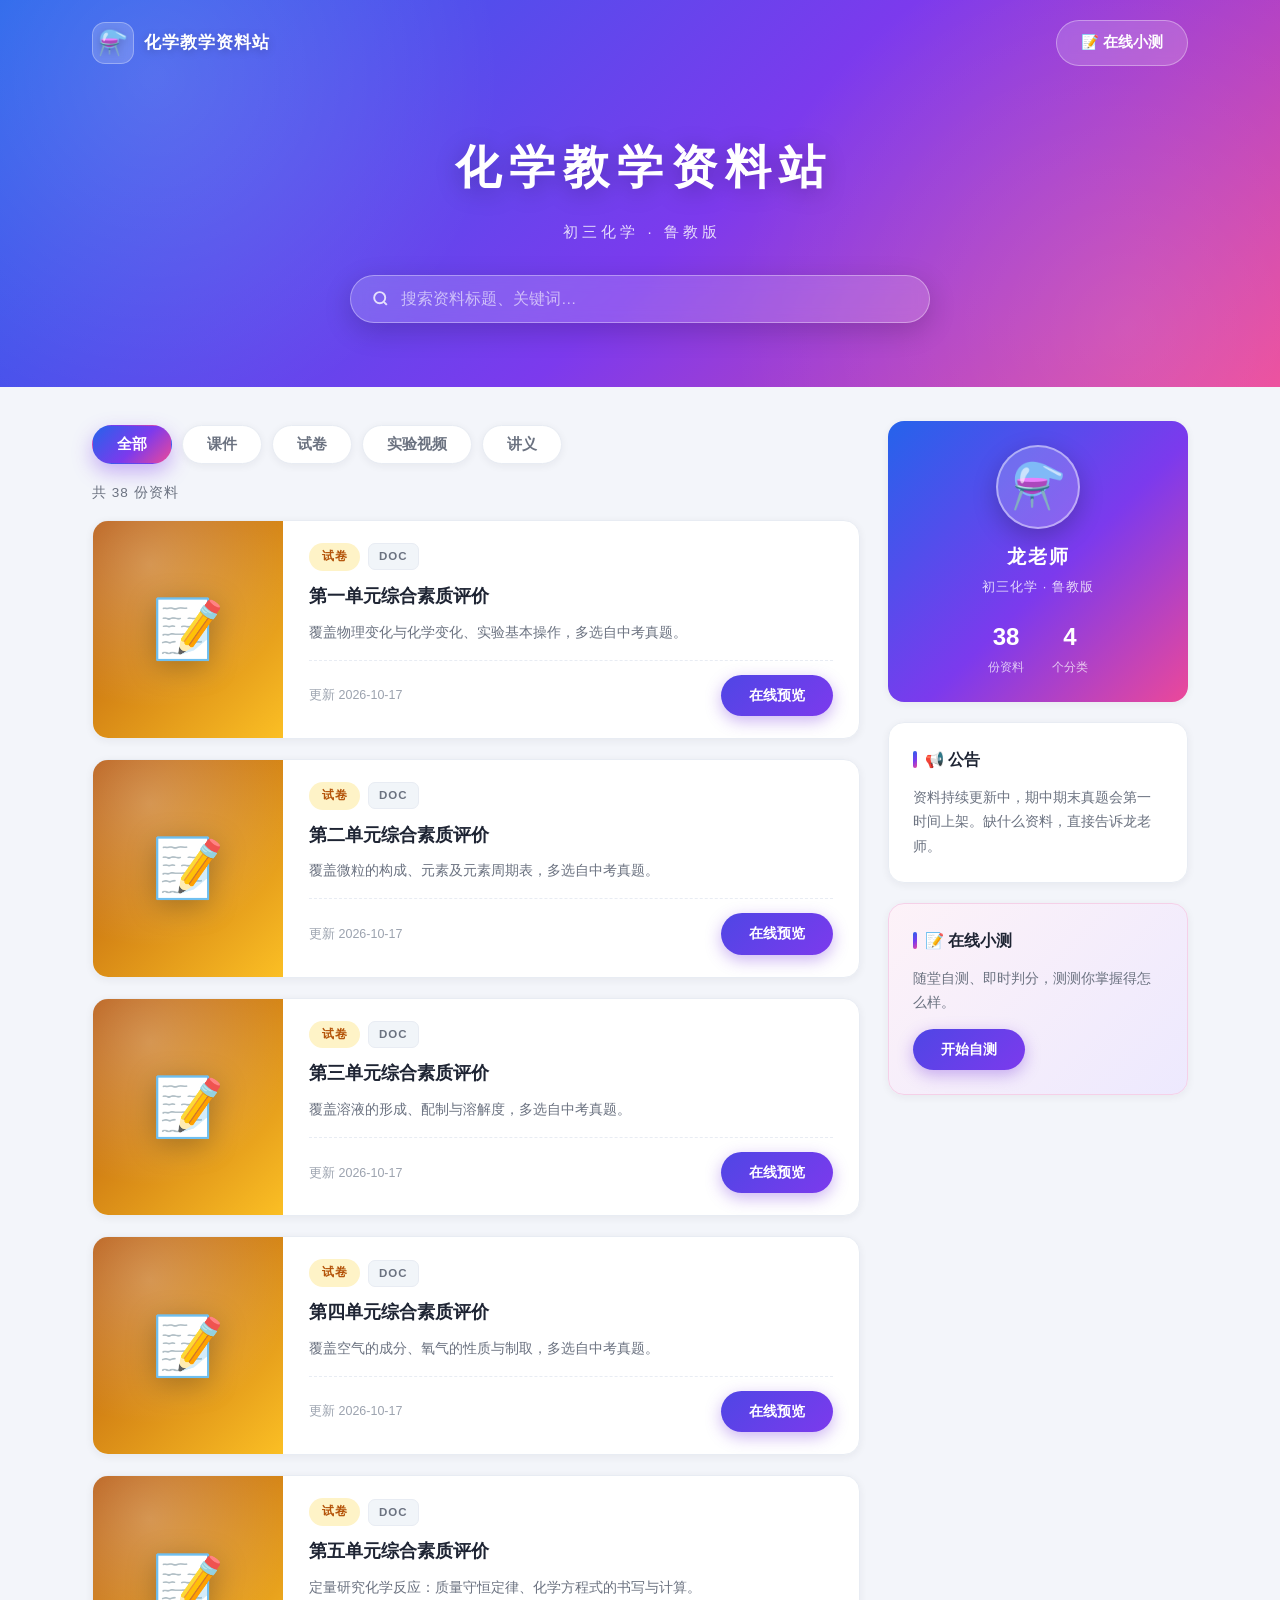
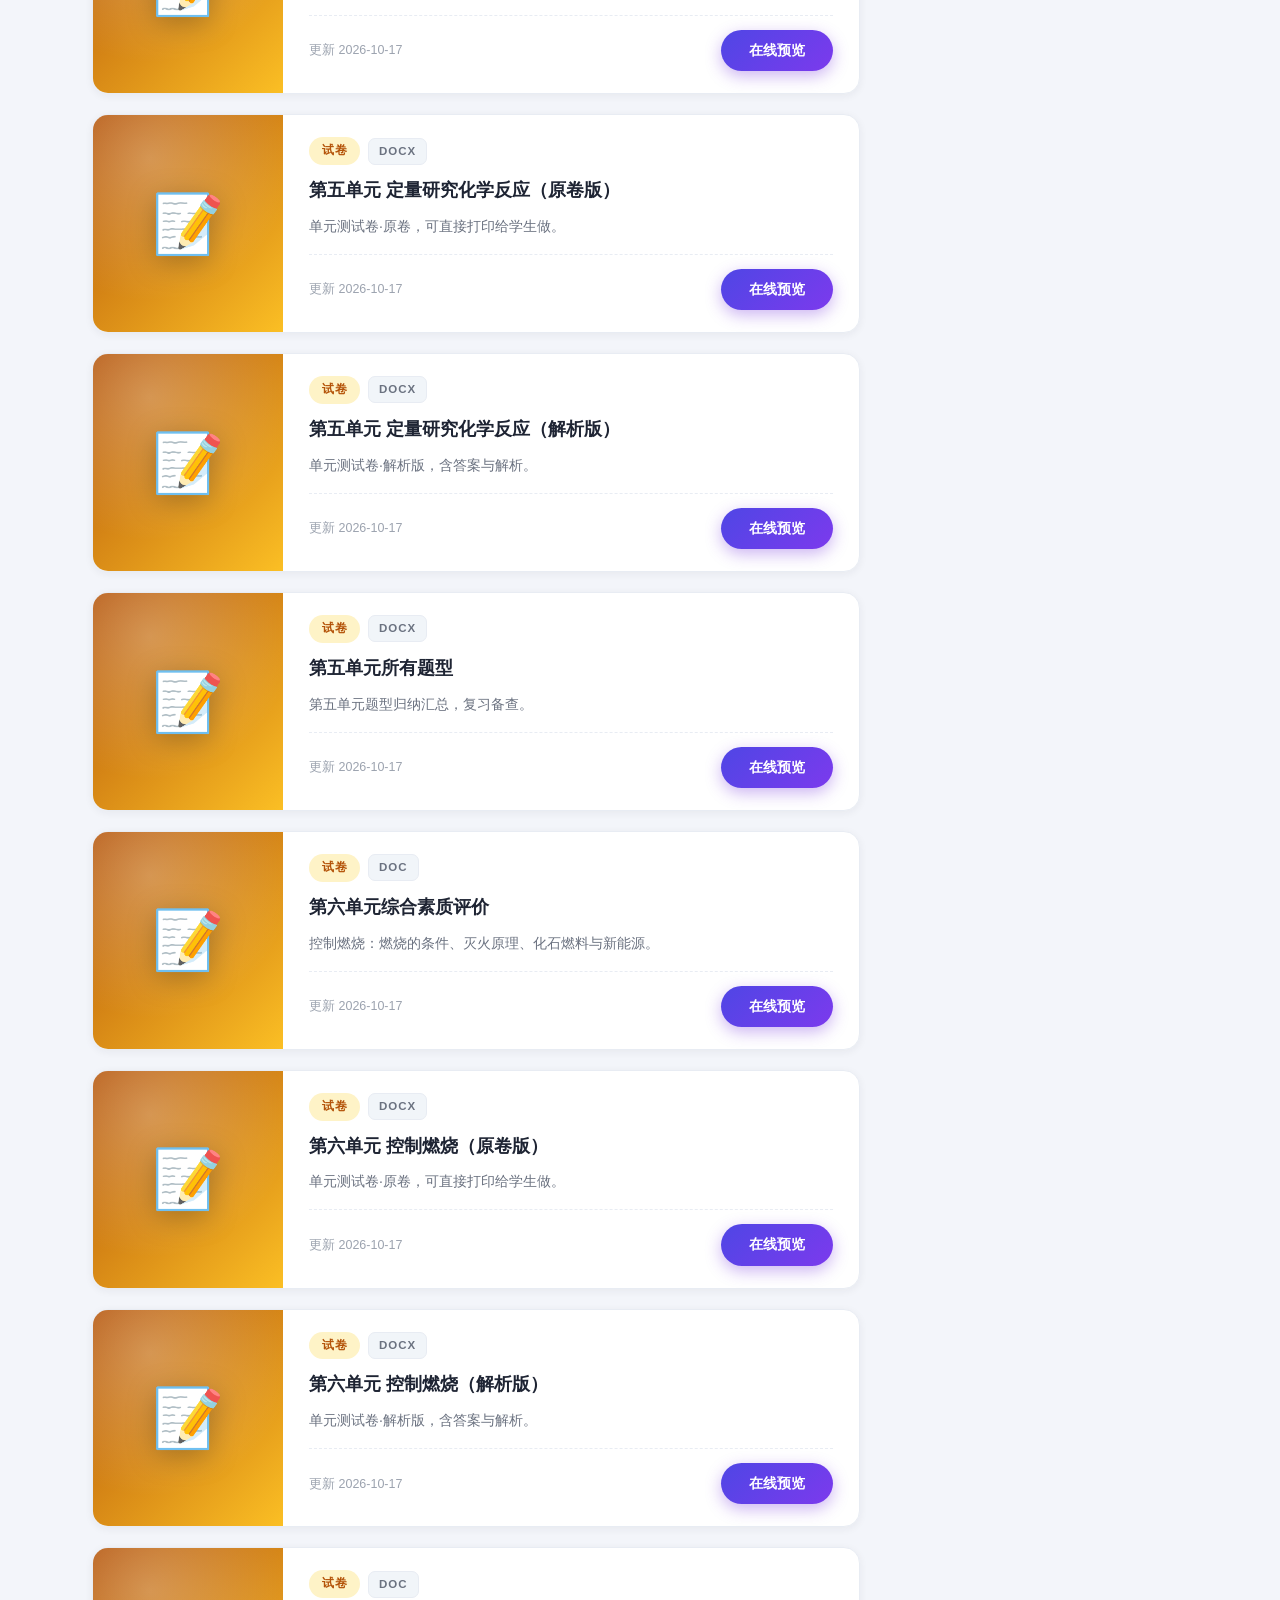
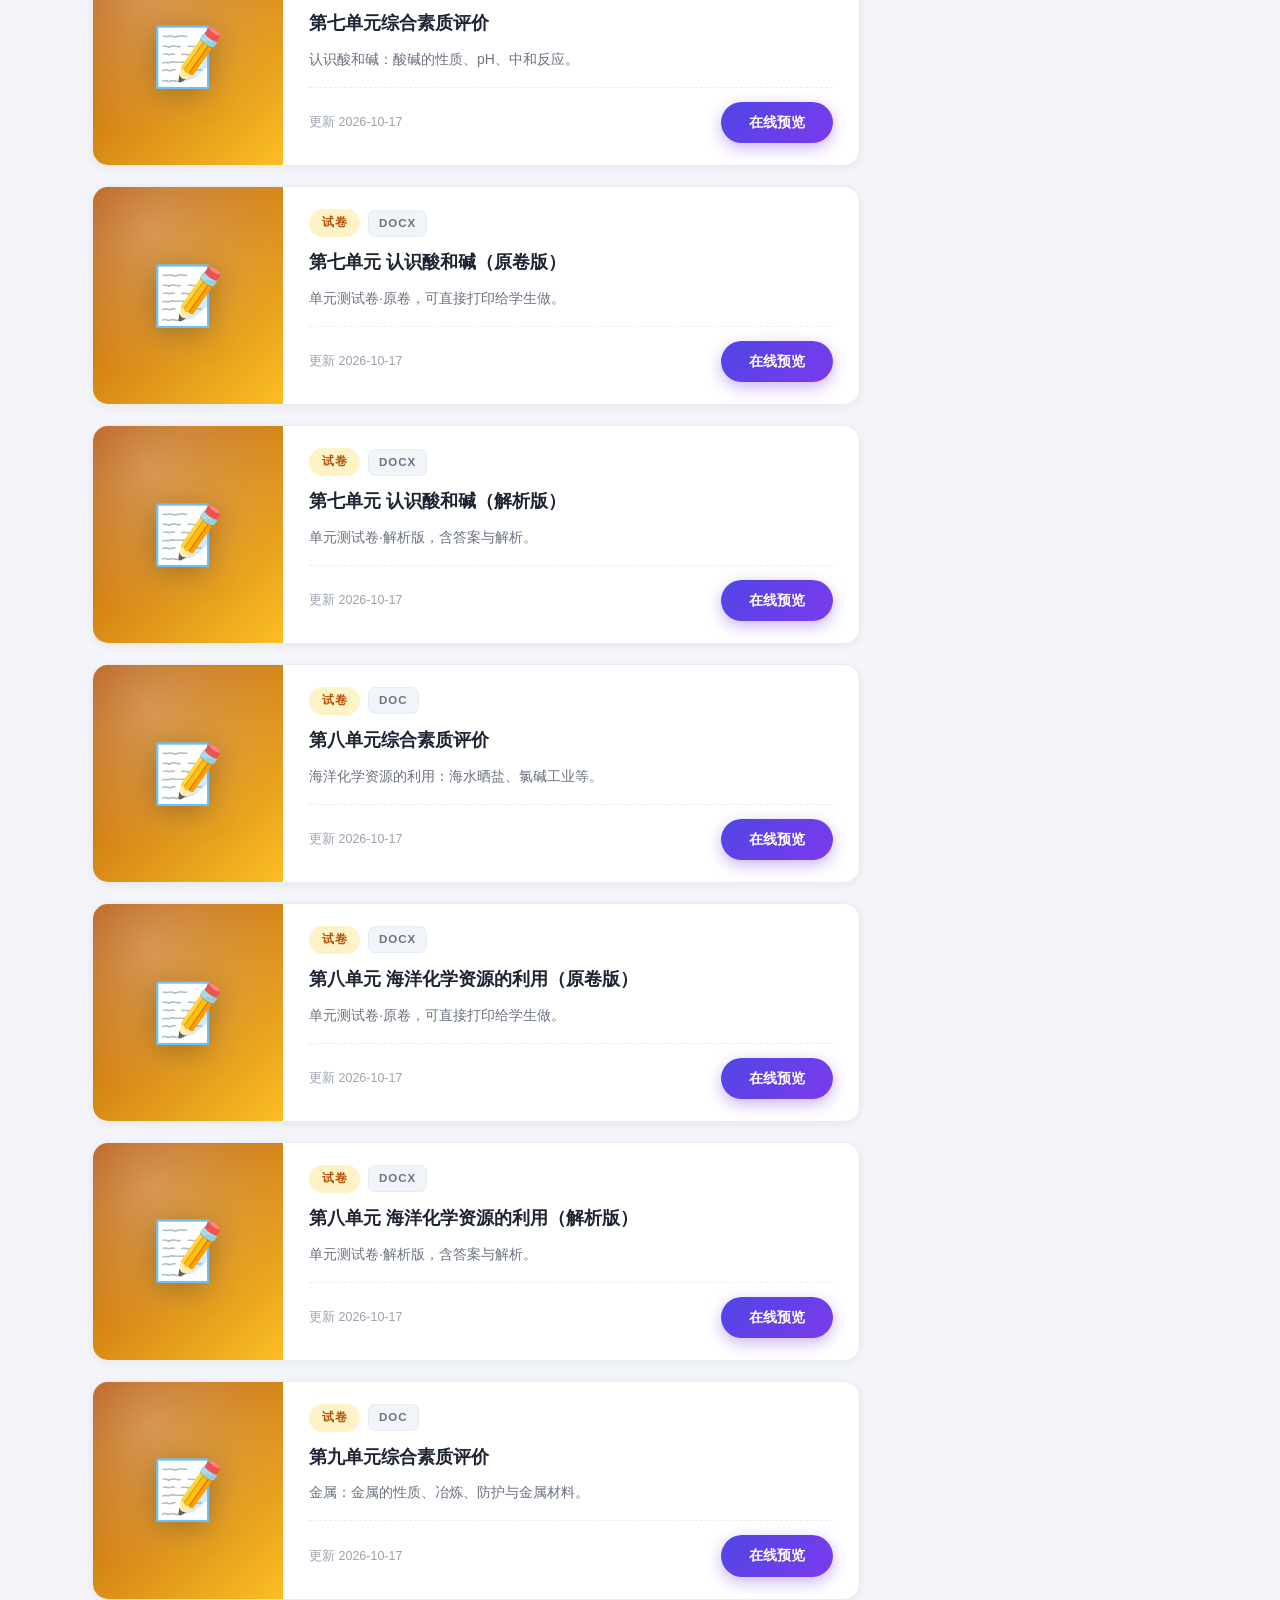
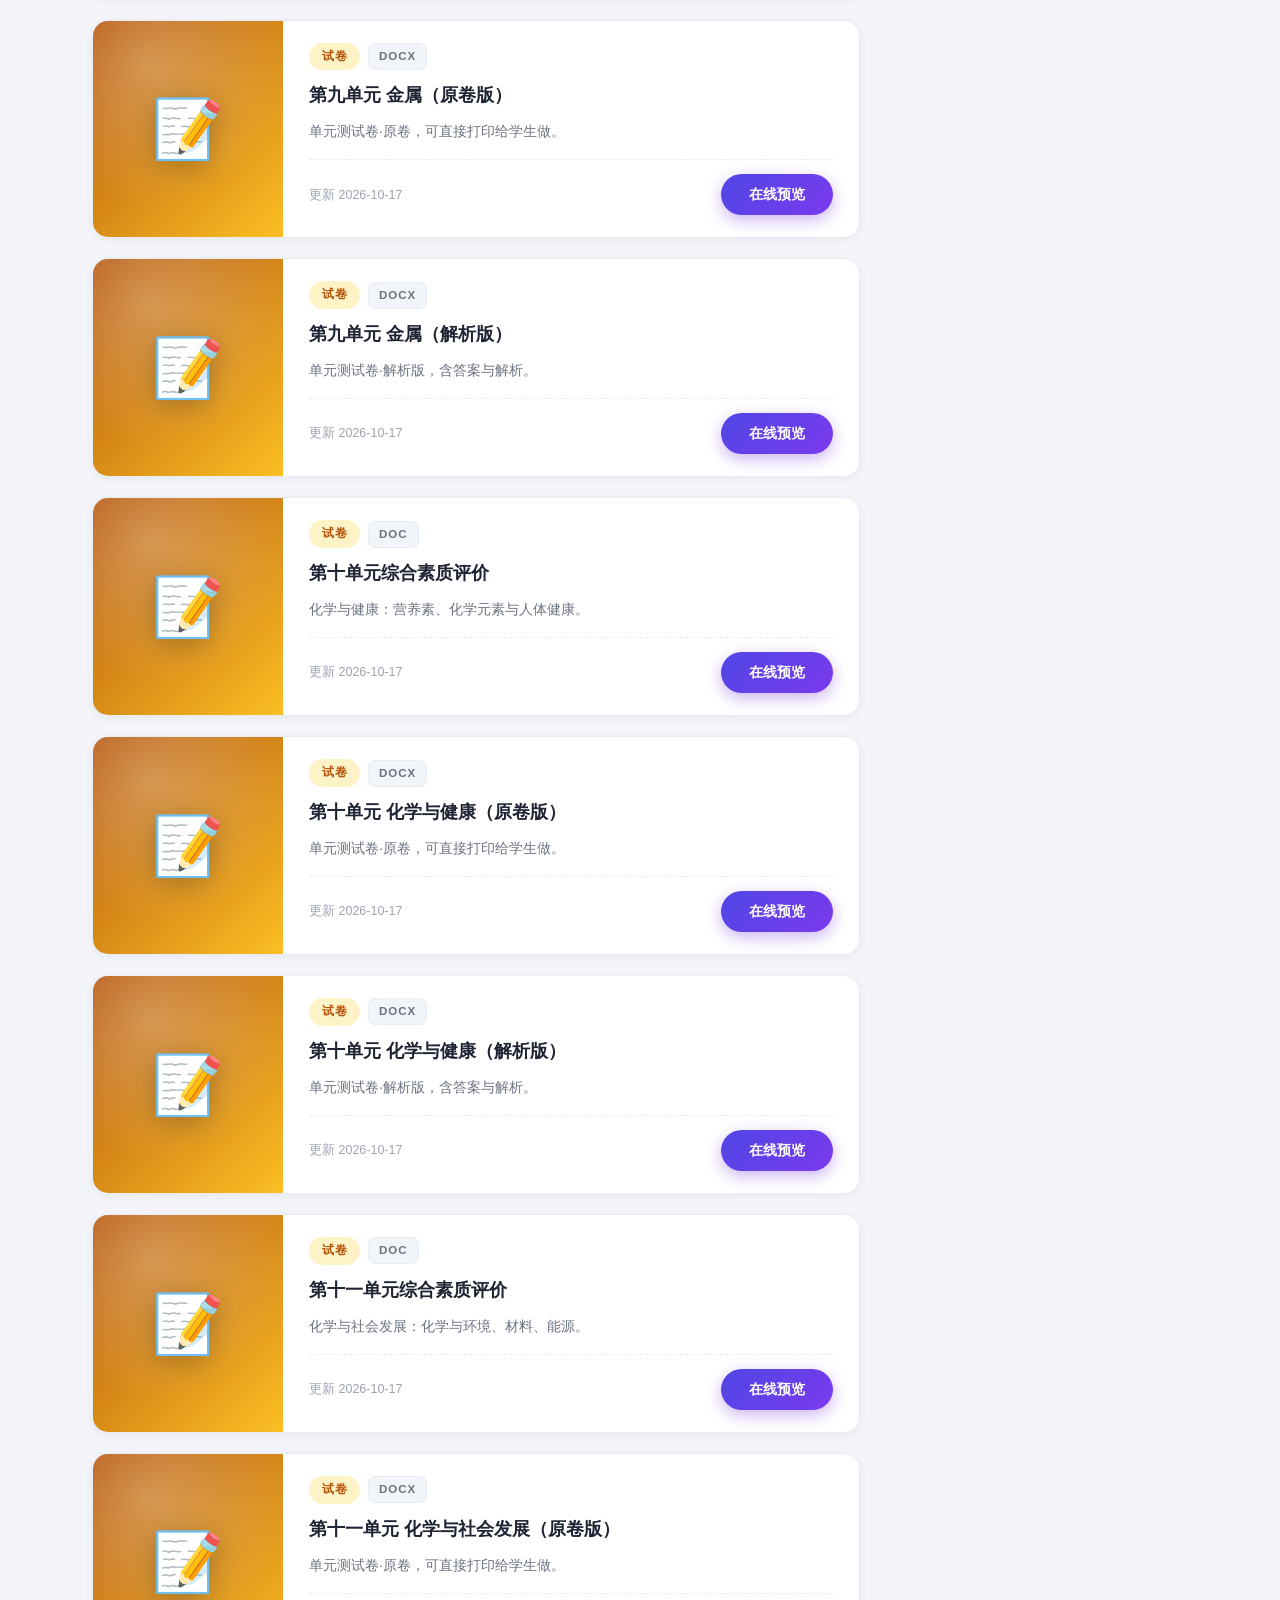
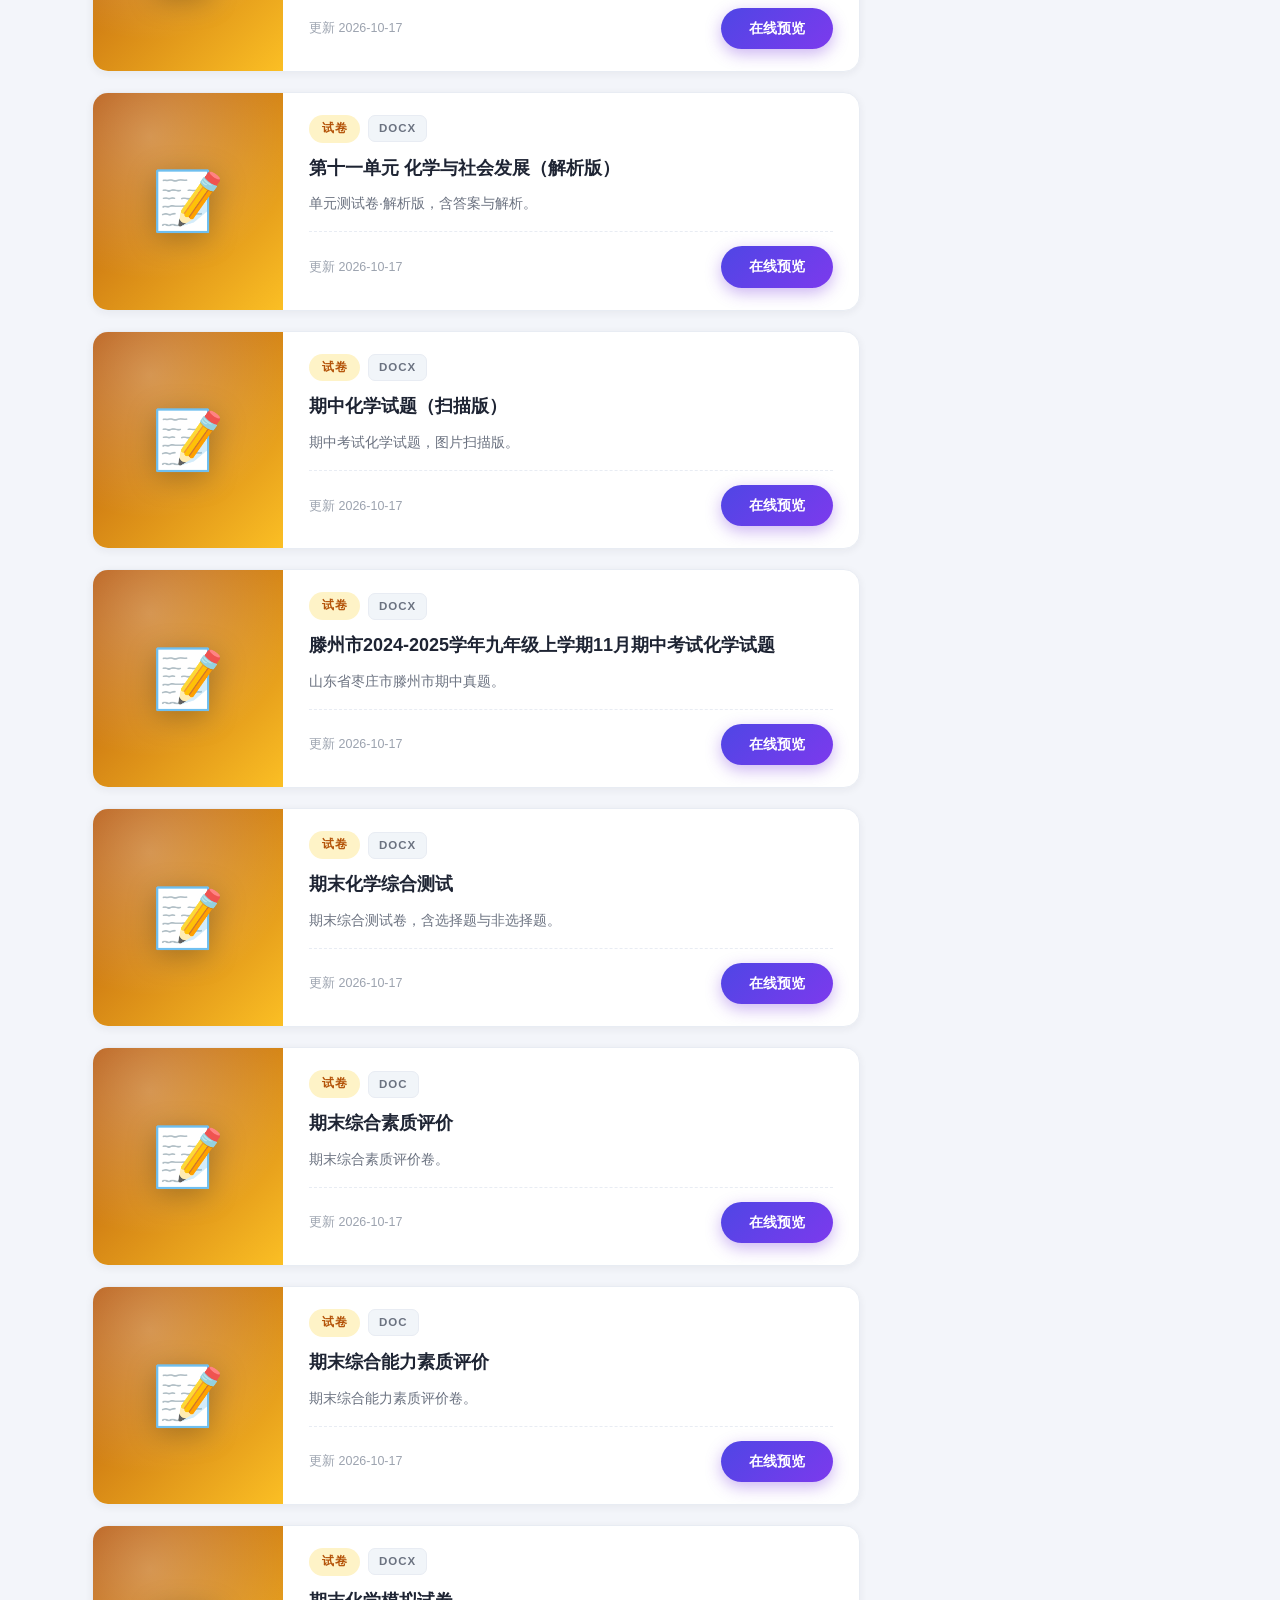
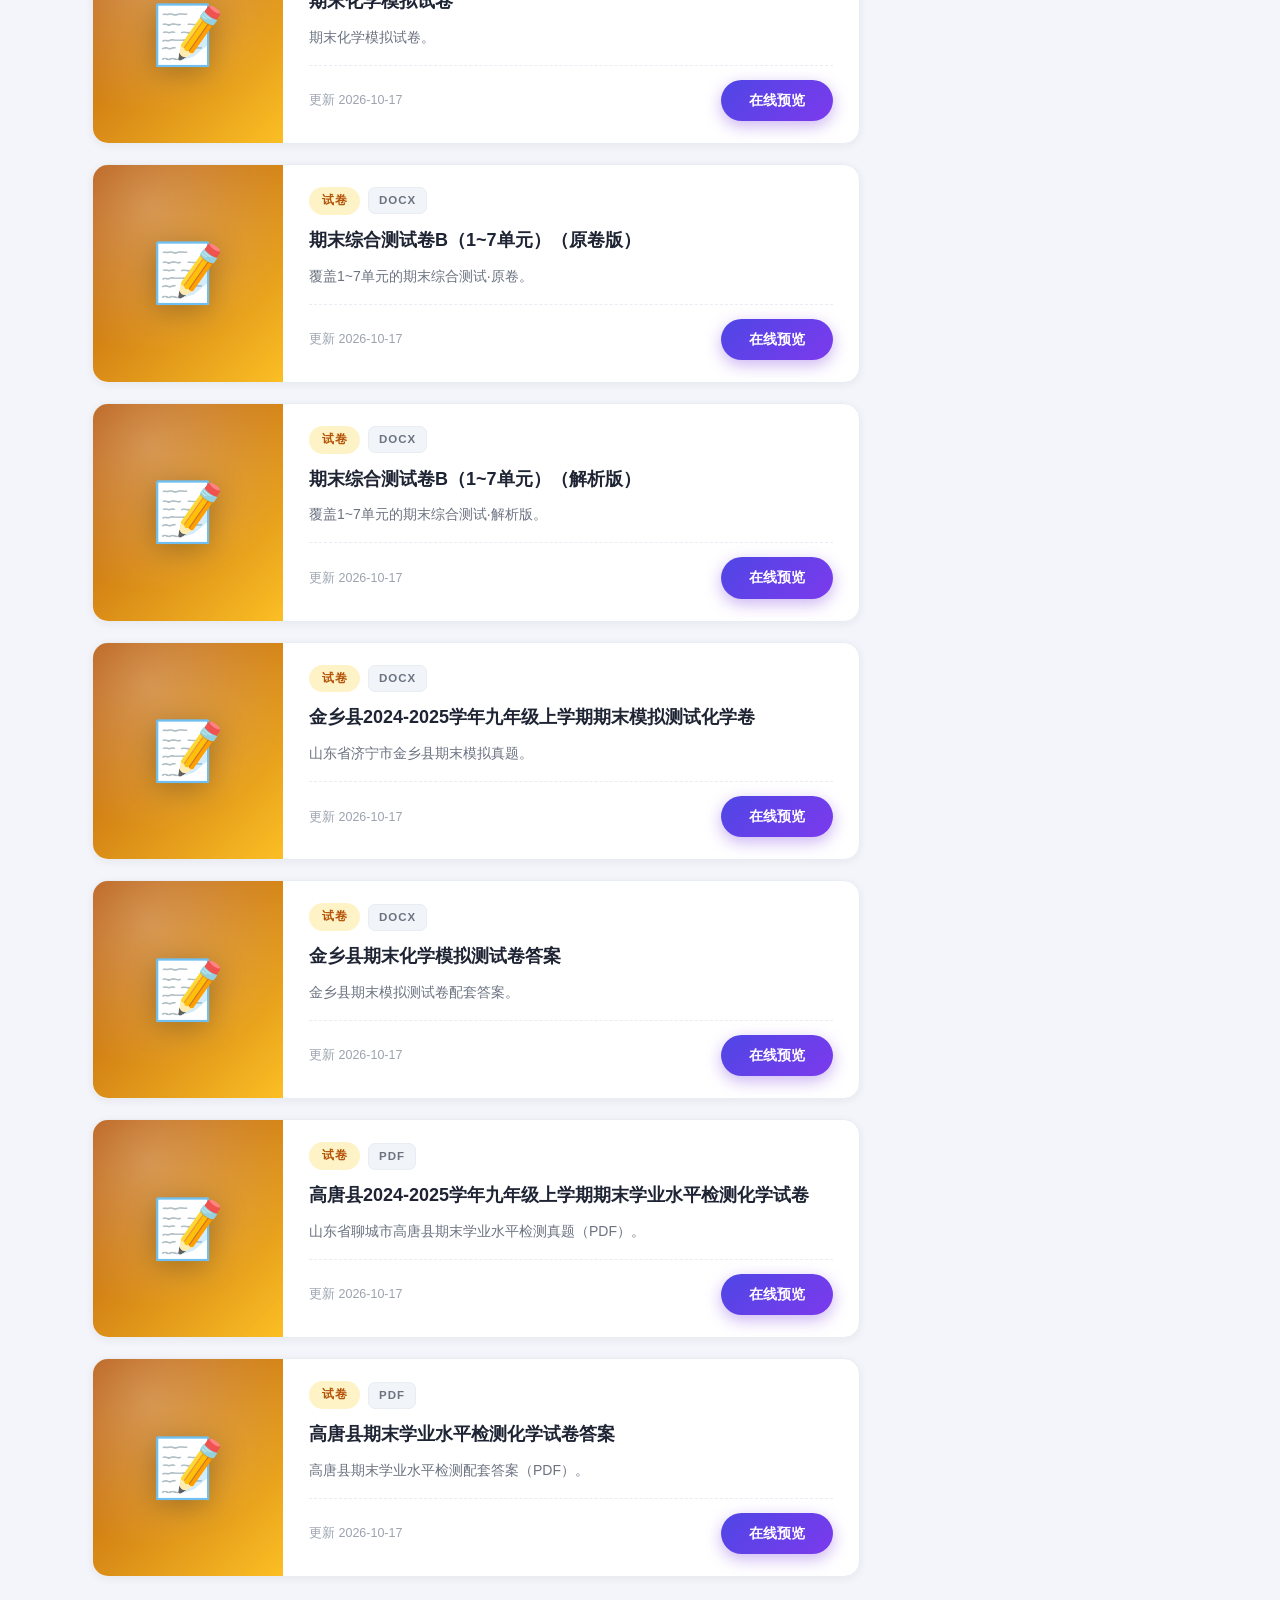
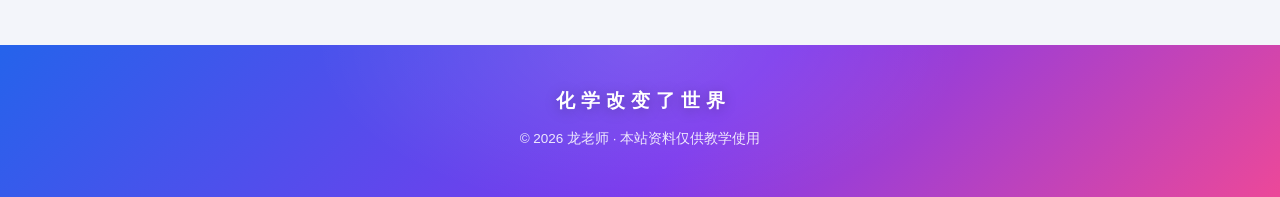
==== commit 24cfa1eb: "英雄页眉＋双栏布局＋侧边栏＋渐变页脚" ====
--- a/index.html
+++ b/index.html
@@ -10,34 +10,54 @@
 <body>
 
 <header class="site-header">
-  <div class="mol-float" aria-hidden="true"><span></span><span></span><span></span><span></span><span></span><span></span><span></span><span></span><span></span><span></span><span></span><span></span></div>
-  <div class="container header-inner">
-    <div class="brand">
-      <div class="logo" aria-hidden="true">⚗️</div>
-      <div>
-        <h1 id="site-title">化学教学资料站</h1>
-        <p class="subtitle" id="site-subtitle"></p>
-      </div>
-    </div>
+  <nav class="top-nav container">
+    <div class="nav-brand"><span class="nav-logo">⚗️</span>化学教学资料站</div>
+    <a class="quiz-link" href="quiz.html">📝 在线小测</a>
+  </nav>
+  <div class="hero container">
+    <h1 id="site-title">化学教学资料站</h1>
+    <p class="subtitle" id="site-subtitle"></p>
     <div class="search-box">
       <input id="search" type="search" placeholder="搜索资料标题、关键词…" autocomplete="off">
     </div>
-    <a class="quiz-link" href="quiz.html">📝 在线小测</a>
   </div>
 </header>
 
-<nav class="container tabs" id="tabs" aria-label="资料分类"></nav>
+<div class="container layout">
+  <main class="content">
+    <nav class="tabs" id="tabs" aria-label="资料分类"></nav>
+    <p class="result-count" id="count"></p>
+    <div class="grid" id="grid"></div>
+    <div class="empty" id="empty" hidden>
+      <p>没有找到相关资料，换个关键词试试。</p>
+    </div>
+  </main>
 
-<main class="container">
-  <p class="result-count" id="count"></p>
-  <div class="grid" id="grid"></div>
-  <div class="empty" id="empty" hidden>
-    <p>没有找到相关资料，换个关键词试试。</p>
-  </div>
-</main>
+  <aside class="sidebar">
+    <section class="side-card teacher-card">
+      <div class="teacher-avatar">⚗️</div>
+      <h3>龙老师</h3>
+      <p class="teacher-sub">初三化学 · 鲁教版</p>
+      <div class="side-stats">
+        <div><b id="stat-total">–</b><span>份资料</span></div>
+        <div><b id="stat-cats">–</b><span>个分类</span></div>
+      </div>
+    </section>
+    <section class="side-card">
+      <h4>📢 公告</h4>
+      <p>资料持续更新中，期中期末真题会第一时间上架。缺什么资料，直接告诉龙老师。</p>
+    </section>
+    <section class="side-card quiz-promo">
+      <h4>📝 在线小测</h4>
+      <p>随堂自测、即时判分，测测你掌握得怎么样。</p>
+      <a class="btn" href="quiz.html">开始自测</a>
+    </section>
+  </aside>
+</div>
 
 <footer class="site-footer">
   <div class="container">
+    <p class="footer-quote">化学改变了世界</p>
     <span id="footer-text"></span>
   </div>
 </footer>
--- a/assets/style.css
+++ b/assets/style.css
@@ -1,31 +1,26 @@
-/* 化学教学资料站 - 样式表 v3
-   「深空实验室」：深海军蓝页眉 + 漂浮分子动画，
-   分类水印卡片 + 选项字母徽标，手机友好，无外部依赖 */
+/* 化学教学资料站 - 样式表 v4
+   「Butterfly」风：蓝→紫→品红渐变英雄页眉，
+   横向资料卡片 + 右侧边栏 + 渐变页脚。无外部依赖。 */
 
 :root {
-  --bg: #edf1f7;
+  --bg: #f3f5fa;
   --card: #ffffff;
-  --ink: #0f172a;
-  --muted: #64748b;
-  --faint: #94a3b8;
-  --line: #e3e9f2;
-  --brand: #0e7490;
-  --brand-deep: #0a2e3f;
-  --brand-ink: #155e75;
-  --brand-soft: #ddf1f6;
-  --accent: #f59e0b;
-  --accent-deep: #b45309;
-  --accent-soft: #fef3c7;
+  --ink: #1e2433;
+  --muted: #6b7280;
+  --faint: #9ca3af;
+  --line: #e8ecf3;
+  --grad: linear-gradient(135deg, #2563eb 0%, #7c3aed 55%, #ec4899 100%);
+  --grad-btn: linear-gradient(135deg, #4f46e5 0%, #7c3aed 100%);
+  --brand: #6d28d9;
+  --brand-ink: #5b21b6;
+  --brand-soft: #ede9fe;
+  --accent: #ec4899;
   --ok: #16a34a;
   --bad: #dc2626;
-  --radius: 18px;
-  --shadow-sm: 0 1px 3px rgba(10, 30, 50, 0.08);
-  --shadow-md: 0 10px 28px rgba(10, 30, 50, 0.12);
-  --shadow-lg: 0 18px 44px rgba(10, 30, 50, 0.16);
-  --c-blue: #2563eb;
-  --c-amber: #b45309;
-  --c-violet: #7c3aed;
-  --c-green: #047857;
+  --radius: 16px;
+  --shadow-sm: 0 2px 8px rgba(30, 36, 51, 0.06);
+  --shadow-md: 0 10px 30px rgba(30, 36, 51, 0.12);
+  --shadow-lg: 0 18px 46px rgba(30, 36, 51, 0.16);
 }
 
 * { box-sizing: border-box; }
@@ -40,140 +35,162 @@
   -webkit-font-smoothing: antialiased;
 }
 
-.container { max-width: 1120px; margin: 0 auto; padding: 0 22px; }
-
-/* ============ 页眉：深空实验室 ============ */
+.container { max-width: 1140px; margin: 0 auto; padding: 0 22px; }
+
+/* ============ 英雄页眉 ============ */
 .site-header {
-  background: linear-gradient(115deg, #06121f 0%, #0a2e3f 48%, #0e5a72 100%);
+  background: var(--grad);
   color: #fff;
-  padding: 52px 0 46px;
   position: relative;
   overflow: hidden;
-}
-
-/* 漂移光斑 */
+  padding-bottom: 64px;
+}
+
+/* 淡淡的装饰圆环 */
 .site-header::before {
   content: "";
-  position: absolute; inset: -20%;
+  position: absolute; inset: 0;
   background:
-    radial-gradient(420px 420px at 18% 30%, rgba(14, 116, 144, 0.55), transparent 65%),
-    radial-gradient(520px 520px at 85% 75%, rgba(245, 158, 11, 0.16), transparent 65%),
-    radial-gradient(380px 380px at 70% 15%, rgba(124, 58, 237, 0.20), transparent 65%);
-  filter: blur(10px);
-  animation: orb-drift 16s ease-in-out infinite alternate;
+    radial-gradient(560px 560px at 12% 20%, rgba(255, 255, 255, 0.14), transparent 62%),
+    radial-gradient(640px 640px at 88% 85%, rgba(255, 255, 255, 0.10), transparent 62%);
   pointer-events: none;
 }
 
-@keyframes orb-drift {
-  from { transform: translate3d(-2%, -1%, 0) scale(1); }
-  to   { transform: translate3d(2%, 2%, 0) scale(1.06); }
-}
-
-/* 上升分子气泡 */
-.mol-float { position: absolute; inset: 0; overflow: hidden; pointer-events: none; }
-.mol-float span {
-  position: absolute;
-  bottom: -46px;
-  border-radius: 50%;
-  background: rgba(255, 255, 255, 0.10);
-  border: 1px solid rgba(255, 255, 255, 0.22);
-  box-shadow: inset 2px 2px 6px rgba(255, 255, 255, 0.12);
-  animation: rise linear infinite;
-}
-.mol-float span:nth-child(1)  { left: 6%;  width: 14px; height: 14px; animation-duration: 11s; animation-delay: 0s; }
-.mol-float span:nth-child(2)  { left: 14%; width: 8px;  height: 8px;  animation-duration: 8s;  animation-delay: 2.5s; }
-.mol-float span:nth-child(3)  { left: 23%; width: 20px; height: 20px; animation-duration: 13s; animation-delay: 1.2s; }
-.mol-float span:nth-child(4)  { left: 33%; width: 10px; height: 10px; animation-duration: 9s;  animation-delay: 4s; }
-.mol-float span:nth-child(5)  { left: 44%; width: 16px; height: 16px; animation-duration: 12s; animation-delay: 0.8s; }
-.mol-float span:nth-child(6)  { left: 55%; width: 7px;  height: 7px;  animation-duration: 7.5s; animation-delay: 3.1s; }
-.mol-float span:nth-child(7)  { left: 64%; width: 22px; height: 22px; animation-duration: 14s; animation-delay: 2s; }
-.mol-float span:nth-child(8)  { left: 73%; width: 11px; height: 11px; animation-duration: 9.5s; animation-delay: 5s; }
-.mol-float span:nth-child(9)  { left: 82%; width: 15px; height: 15px; animation-duration: 11.5s; animation-delay: 1.6s; }
-.mol-float span:nth-child(10) { left: 90%; width: 9px;  height: 9px;  animation-duration: 8.5s; animation-delay: 3.8s; }
-.mol-float span:nth-child(11) { left: 48%; width: 6px;  height: 6px;  animation-duration: 7s;   animation-delay: 6s; }
-.mol-float span:nth-child(12) { left: 28%; width: 6px;  height: 6px;  animation-duration: 10s;  animation-delay: 5.4s; }
-
-@keyframes rise {
-  0%   { transform: translateY(0); opacity: 0; }
-  12%  { opacity: 0.9; }
-  85%  { opacity: 0.55; }
-  100% { transform: translateY(-520px); opacity: 0; }
-}
-
-.header-inner {
+.top-nav {
   display: flex;
-  flex-direction: column;
   align-items: center;
+  justify-content: space-between;
+  padding-top: 20px;
+  padding-bottom: 20px;
+  position: relative;
+  z-index: 1;
+}
+
+.nav-brand {
+  display: flex; align-items: center; gap: 10px;
+  font-size: 17px; font-weight: 800; letter-spacing: 1px;
+  color: #fff; text-decoration: none;
+  text-shadow: 0 2px 10px rgba(0, 0, 0, 0.2);
+}
+
+.nav-logo {
+  font-size: 24px;
+  background: rgba(255, 255, 255, 0.18);
+  border: 1px solid rgba(255, 255, 255, 0.3);
+  width: 42px; height: 42px; border-radius: 13px;
+  display: inline-flex; align-items: center; justify-content: center;
+  backdrop-filter: blur(4px);
+}
+
+.hero {
   text-align: center;
-  gap: 20px;
+  padding-top: 44px;
   position: relative;
   z-index: 1;
 }
 
-.brand { display: flex; flex-direction: column; align-items: center; gap: 14px; }
-
-.logo {
-  font-size: 44px;
-  width: 88px; height: 88px;
-  border-radius: 26px;
-  display: flex; align-items: center; justify-content: center;
-  background: linear-gradient(135deg, rgba(245, 158, 11, 0.32), rgba(245, 158, 11, 0.08));
-  border: 1px solid rgba(245, 158, 11, 0.55);
-  box-shadow: 0 10px 30px rgba(0, 0, 0, 0.35), 0 0 34px rgba(245, 158, 11, 0.25), inset 0 1px 0 rgba(255, 255, 255, 0.3);
-}
-
-.site-header h1 {
+.hero h1 {
   margin: 0;
-  font-size: 34px;
+  font-size: 46px;
   font-weight: 800;
-  letter-spacing: 6px;
-  text-indent: 6px;
-  text-shadow: 0 3px 18px rgba(0, 0, 0, 0.4);
-}
-
-.subtitle {
-  margin: 8px 0 0;
-  font-size: 14px;
-  color: rgba(255, 255, 255, 0.72);
-  letter-spacing: 3px;
-  text-indent: 3px;
-}
-
-.subtitle::before,
-.subtitle::after {
-  content: "";
-  display: inline-block;
-  width: 34px; height: 1px;
-  background: linear-gradient(90deg, transparent, rgba(245, 158, 11, 0.8));
-  vertical-align: middle;
-  margin: 0 12px;
-}
-.subtitle::after { background: linear-gradient(90deg, rgba(245, 158, 11, 0.8), transparent); }
-
-.search-box { width: 100%; max-width: 560px; }
+  letter-spacing: 8px;
+  text-indent: 8px;
+  text-shadow: 0 4px 24px rgba(0, 0, 0, 0.25);
+}
+
+.hero .subtitle {
+  margin: 14px 0 0;
+  font-size: 15px;
+  letter-spacing: 4px;
+  text-indent: 4px;
+  color: rgba(255, 255, 255, 0.82);
+}
+
+.hero .search-box { max-width: 580px; margin: 30px auto 0; }
 
 .search-box input {
   width: 100%;
-  padding: 14px 22px 14px 48px;
-  border: 1px solid rgba(255, 255, 255, 0.28);
+  padding: 14px 24px 14px 50px;
+  border: 1px solid rgba(255, 255, 255, 0.35);
   border-radius: 999px;
   font-size: 15.5px;
   font-family: inherit;
   outline: none;
   color: #fff;
-  background: rgba(255, 255, 255, 0.10) url("data:image/svg+xml,%3Csvg xmlns='http://www.w3.org/2000/svg' width='19' height='19' viewBox='0 0 24 24' fill='none' stroke='%23ffffff' stroke-opacity='0.75' stroke-width='2.4'%3E%3Ccircle cx='11' cy='11' r='7'/%3E%3Cpath d='M20 20l-3.5-3.5'/%3E%3C/svg%3E") 18px center no-repeat;
-  backdrop-filter: blur(6px);
-  transition: background 0.18s ease, box-shadow 0.18s ease, border-color 0.18s ease;
-}
-.search-box input::placeholder { color: rgba(255, 255, 255, 0.5); }
+  background: rgba(255, 255, 255, 0.16) url("data:image/svg+xml,%3Csvg xmlns='http://www.w3.org/2000/svg' width='19' height='19' viewBox='0 0 24 24' fill='none' stroke='%23ffffff' stroke-opacity='0.8' stroke-width='2.4'%3E%3Ccircle cx='11' cy='11' r='7'/%3E%3Cpath d='M20 20l-3.5-3.5'/%3E%3C/svg%3E") 20px center no-repeat;
+  backdrop-filter: blur(8px);
+  box-shadow: 0 8px 28px rgba(0, 0, 0, 0.18);
+  transition: background 0.18s ease, box-shadow 0.18s ease;
+}
+.search-box input::placeholder { color: rgba(255, 255, 255, 0.6); }
 .search-box input:focus {
-  background-color: rgba(255, 255, 255, 0.17);
-  border-color: rgba(245, 158, 11, 0.65);
-  box-shadow: 0 0 0 4px rgba(245, 158, 11, 0.18);
-}
+  background-color: rgba(255, 255, 255, 0.24);
+  box-shadow: 0 8px 28px rgba(0, 0, 0, 0.2), 0 0 0 4px rgba(255, 255, 255, 0.18);
+}
+
+/* 小测页的瘦页眉 */
+.site-header-slim { padding-bottom: 44px; }
+.site-header-slim .hero { padding-top: 26px; }
+.site-header-slim .hero h1 { font-size: 34px; letter-spacing: 6px; text-indent: 6px; }
+
+/* ============ 双栏布局 ============ */
+.layout {
+  display: flex;
+  gap: 28px;
+  align-items: flex-start;
+  padding-top: 34px;
+  padding-bottom: 20px;
+}
+
+.content { flex: 1 1 auto; min-width: 0; }
+
+.sidebar { flex: none; width: 300px; position: sticky; top: 22px; display: flex; flex-direction: column; gap: 20px; }
+
+.side-card {
+  background: var(--card);
+  border-radius: var(--radius);
+  border: 1px solid var(--line);
+  box-shadow: var(--shadow-sm);
+  padding: 24px;
+}
+
+.side-card h4 {
+  margin: 0 0 12px;
+  font-size: 15.5px;
+  font-weight: 800;
+  display: flex; align-items: center; gap: 8px;
+}
+.side-card h4::before {
+  content: "";
+  width: 4px; height: 17px; border-radius: 2px;
+  background: var(--grad);
+  flex: none;
+}
+.side-card p { margin: 0; font-size: 14px; color: var(--muted); line-height: 1.75; }
+.side-card .btn { display: inline-block; margin-top: 14px; }
+
+.teacher-card { text-align: center; background: var(--grad); border: none; color: #fff; }
+.teacher-card h3 { margin: 12px 0 4px; font-size: 19px; letter-spacing: 2px; }
+.teacher-card .teacher-sub { color: rgba(255, 255, 255, 0.8); font-size: 13px; letter-spacing: 1px; }
+.teacher-card p { color: rgba(255, 255, 255, 0.8); }
+.teacher-avatar {
+  font-size: 44px;
+  width: 84px; height: 84px; border-radius: 50%;
+  margin: 0 auto;
+  background: rgba(255, 255, 255, 0.18);
+  border: 2px solid rgba(255, 255, 255, 0.45);
+  display: flex; align-items: center; justify-content: center;
+  box-shadow: 0 8px 24px rgba(0, 0, 0, 0.22);
+}
+.side-stats { display: flex; justify-content: center; gap: 28px; margin-top: 18px; }
+.side-stats div { display: flex; flex-direction: column; }
+.side-stats b { font-size: 24px; font-weight: 800; }
+.side-stats span { font-size: 12px; color: rgba(255, 255, 255, 0.72); margin-top: 2px; }
+
+.quiz-promo { background: linear-gradient(135deg, #fdf2f8, #ede9fe); border-color: #f5d0e8; }
 
 /* ============ 分类标签 ============ */
-.tabs { display: flex; flex-wrap: wrap; gap: 10px; padding-top: 26px; padding-bottom: 4px; }
+.tabs { display: flex; flex-wrap: wrap; gap: 10px; padding-top: 4px; }
 
 .tab {
   border: 1px solid var(--line);
@@ -181,127 +198,84 @@
   color: var(--muted);
   padding: 9px 24px;
   border-radius: 999px;
-  font-size: 14.5px;
-  font-weight: 600;
-  font-family: inherit;
+  font-size: 14.5px; font-weight: 600; font-family: inherit;
   cursor: pointer;
   box-shadow: var(--shadow-sm);
   transition: all 0.16s ease;
 }
 .tab:hover { border-color: var(--brand); color: var(--brand-ink); transform: translateY(-1px); }
 .tab.active {
-  background: linear-gradient(135deg, var(--brand-deep), var(--brand));
+  background: var(--grad);
   border-color: transparent;
   color: #fff;
-  box-shadow: 0 8px 20px rgba(14, 116, 144, 0.38);
-}
-
-/* ============ 资料卡片 ============ */
-.result-count { color: var(--muted); font-size: 13.5px; margin: 18px 0 14px; letter-spacing: 1px; }
-.result-count::before {
-  content: ""; display: inline-block;
-  width: 8px; height: 8px; border-radius: 50%;
-  background: linear-gradient(135deg, var(--accent), #fbbf24);
-  margin-right: 9px; vertical-align: 1px;
-  box-shadow: 0 0 8px rgba(245, 158, 11, 0.6);
-}
-
-.grid {
-  display: grid;
-  grid-template-columns: repeat(auto-fill, minmax(300px, 1fr));
-  gap: 22px;
-  padding-bottom: 56px;
-}
+  box-shadow: 0 8px 20px rgba(124, 58, 237, 0.38);
+}
+
+/* ============ 横向资料卡片 ============ */
+.result-count { color: var(--muted); font-size: 13.5px; margin: 18px 0 16px; letter-spacing: 1px; }
+
+.grid { display: flex; flex-direction: column; gap: 20px; padding-bottom: 48px; }
 
 @keyframes fade-up {
   from { opacity: 0; transform: translateY(16px); }
   to   { opacity: 1; transform: translateY(0); }
 }
-
 .grid .card { animation: fade-up 0.5s ease both; }
-.grid .card:nth-child(2)  { animation-delay: 0.04s; }
-.grid .card:nth-child(3)  { animation-delay: 0.08s; }
-.grid .card:nth-child(4)  { animation-delay: 0.12s; }
-.grid .card:nth-child(5)  { animation-delay: 0.16s; }
-.grid .card:nth-child(6)  { animation-delay: 0.20s; }
-.grid .card:nth-child(7)  { animation-delay: 0.24s; }
-.grid .card:nth-child(8)  { animation-delay: 0.28s; }
-.grid .card:nth-child(9)  { animation-delay: 0.32s; }
-.grid .card:nth-child(10) { animation-delay: 0.36s; }
-.grid .card:nth-child(11) { animation-delay: 0.40s; }
-.grid .card:nth-child(12) { animation-delay: 0.44s; }
+.grid .card:nth-child(2)  { animation-delay: 0.05s; }
+.grid .card:nth-child(3)  { animation-delay: 0.1s; }
+.grid .card:nth-child(4)  { animation-delay: 0.15s; }
+.grid .card:nth-child(5)  { animation-delay: 0.2s; }
+.grid .card:nth-child(6)  { animation-delay: 0.25s; }
+.grid .card:nth-child(7)  { animation-delay: 0.3s; }
+.grid .card:nth-child(8)  { animation-delay: 0.35s; }
 
 .card {
   background: var(--card);
   border-radius: var(--radius);
   border: 1px solid var(--line);
   box-shadow: var(--shadow-sm);
-  padding: 24px 24px 22px;
   display: flex;
-  flex-direction: column;
-  gap: 12px;
-  position: relative;
   overflow: hidden;
-  transition: transform 0.2s ease, box-shadow 0.2s ease, border-color 0.2s ease;
-}
-
-/* 顶部色条：悬停时扫入 */
-.card::before {
+  transition: transform 0.2s ease, box-shadow 0.2s ease;
+}
+.card:hover { transform: translateY(-4px); box-shadow: var(--shadow-md); }
+
+.card-cover {
+  flex: none;
+  width: 190px;
+  display: flex; align-items: center; justify-content: center;
+  font-size: 58px;
+  color: #fff;
+  position: relative;
+  overflow: hidden;
+}
+.card-cover::after {
   content: "";
-  position: absolute; top: 0; left: 0; right: 0; height: 5px;
-  background: linear-gradient(90deg, var(--brand-deep), var(--brand), var(--accent));
-  transform: scaleX(0);
-  transform-origin: left;
-  transition: transform 0.32s ease;
-  z-index: 2;
-}
-.card:hover::before { transform: scaleX(1); }
-.card[data-cat="课件"]::before     { background: linear-gradient(90deg, #1e40af, var(--c-blue)); }
-.card[data-cat="试卷"]::before     { background: linear-gradient(90deg, #92400e, var(--accent)); }
-.card[data-cat="实验视频"]::before { background: linear-gradient(90deg, #5b21b6, var(--c-violet)); }
-.card[data-cat="讲义"]::before     { background: linear-gradient(90deg, #065f46, var(--c-green)); }
-
-/* 分类水印 */
-.card::after {
-  position: absolute;
-  right: 10px; bottom: 58px;
-  font-size: 76px;
-  line-height: 1;
-  opacity: 0.055;
-  transform: rotate(-10deg);
-  pointer-events: none;
-  z-index: 0;
-}
-.card[data-cat="课件"]::after     { content: "📊"; }
-.card[data-cat="试卷"]::after     { content: "📝"; }
-.card[data-cat="实验视频"]::after { content: "🎬"; }
-.card[data-cat="讲义"]::after     { content: "📖"; }
-.card > * { position: relative; z-index: 1; }
-
-.card:hover {
-  transform: translateY(-6px);
-  box-shadow: var(--shadow-md);
-  border-color: #c9d6e8;
-}
+  position: absolute; inset: 0;
+  background: radial-gradient(220px 220px at 30% 20%, rgba(255, 255, 255, 0.28), transparent 65%);
+}
+.card-cover span { position: relative; z-index: 1; transition: transform 0.25s ease; filter: drop-shadow(0 6px 14px rgba(0,0,0,0.25)); }
+.card:hover .card-cover span { transform: scale(1.14) rotate(-6deg); }
+
+.card[data-cat="课件"] .card-cover     { background: linear-gradient(135deg, #1d4ed8, #60a5fa); }
+.card[data-cat="试卷"] .card-cover     { background: linear-gradient(135deg, #b45309, #fbbf24); }
+.card[data-cat="实验视频"] .card-cover { background: linear-gradient(135deg, #6d28d9, #c084fc); }
+.card[data-cat="讲义"] .card-cover     { background: linear-gradient(135deg, #047857, #34d399); }
+.card-cover.quiz-cover                 { background: var(--grad); }
+
+.card-body { flex: 1 1 auto; min-width: 0; padding: 22px 26px; display: flex; flex-direction: column; gap: 10px; }
 
 .card-top { display: flex; align-items: center; gap: 8px; flex-wrap: wrap; }
 
 .tag {
   font-size: 12px; font-weight: 700;
-  padding: 4px 14px 4px 11px;
-  border-radius: 999px; letter-spacing: 0.5px;
+  padding: 4px 13px; border-radius: 999px; letter-spacing: 0.5px;
   background: var(--brand-soft); color: var(--brand-ink);
-  display: inline-flex; align-items: center; gap: 5px;
-}
-.tag::before { font-size: 13px; }
-.tag[data-cat="课件"]::before     { content: "📊"; }
-.tag[data-cat="试卷"]::before     { content: "📝"; }
-.tag[data-cat="实验视频"]::before { content: "🎬"; }
-.tag[data-cat="讲义"]::before     { content: "📖"; }
-.tag[data-cat="课件"]     { background: #dbeafe; color: var(--c-blue); }
-.tag[data-cat="试卷"]     { background: #fef3c7; color: var(--c-amber); }
-.tag[data-cat="实验视频"] { background: #ede9fe; color: var(--c-violet); }
-.tag[data-cat="讲义"]     { background: #d1fae5; color: var(--c-green); }
+}
+.tag[data-cat="课件"]     { background: #dbeafe; color: #1d4ed8; }
+.tag[data-cat="试卷"]     { background: #fef3c7; color: #b45309; }
+.tag[data-cat="实验视频"] { background: #ede9fe; color: #6d28d9; }
+.tag[data-cat="讲义"]     { background: #d1fae5; color: #047857; }
 
 .format {
   background: #f1f5f9; color: var(--muted);
@@ -310,92 +284,102 @@
   padding: 3px 10px; border-radius: 7px; letter-spacing: 1px;
 }
 
-.card h3 { margin: 2px 0 0; font-size: 17.5px; line-height: 1.55; font-weight: 700; }
+.card h3 { margin: 2px 0 0; font-size: 18px; line-height: 1.55; font-weight: 750; }
 
 .desc {
   margin: 0; color: var(--muted); font-size: 14px; flex: 1;
-  display: -webkit-box; -webkit-line-clamp: 3; -webkit-box-orient: vertical; overflow: hidden;
+  display: -webkit-box; -webkit-line-clamp: 2; -webkit-box-orient: vertical; overflow: hidden;
 }
 
 .card-meta {
-  display: flex; align-items: center; justify-content: space-between; gap: 10px;
-  margin-top: 4px; padding-top: 14px;
+  display: flex; align-items: center; justify-content: space-between; gap: 12px;
+  margin-top: 6px; padding-top: 14px;
   border-top: 1px dashed var(--line);
 }
-
 .date { color: var(--faint); font-size: 12.5px; }
 
 .btn {
-  background: linear-gradient(135deg, var(--brand-deep), var(--brand));
+  background: var(--grad-btn);
   color: #fff; text-decoration: none;
-  padding: 9px 26px; border-radius: 999px;
-  font-size: 14px; font-weight: 700;
-  border: none; cursor: pointer; font-family: inherit;
-  box-shadow: 0 5px 14px rgba(14, 116, 144, 0.32);
+  padding: 9px 28px; border-radius: 999px;
+  font-size: 14px; font-weight: 700; font-family: inherit;
+  border: none; cursor: pointer;
+  box-shadow: 0 5px 16px rgba(109, 40, 217, 0.35);
   transition: transform 0.15s ease, box-shadow 0.15s ease, filter 0.15s ease;
   white-space: nowrap;
 }
-.btn:hover { filter: brightness(1.1); transform: translateY(-1px); box-shadow: 0 8px 20px rgba(14, 116, 144, 0.4); }
+.btn:hover { filter: brightness(1.1); transform: translateY(-1px); box-shadow: 0 9px 22px rgba(109, 40, 217, 0.42); }
 .btn:active { transform: translateY(0); }
 
-/* ============ 空状态 / 页脚 ============ */
+/* ============ 空状态 ============ */
 .empty { text-align: center; color: var(--muted); padding: 70px 0; font-size: 15px; }
 .empty::before { content: "🔍"; display: block; font-size: 46px; margin-bottom: 14px; opacity: 0.55; }
 
+/* ============ 渐变页脚 ============ */
 .site-footer {
-  border-top: 1px solid var(--line);
-  padding: 26px 0 34px;
-  color: var(--faint); font-size: 13px; text-align: center;
-  background: var(--card);
+  background: var(--grad);
+  color: rgba(255, 255, 255, 0.88);
+  text-align: center;
+  padding: 40px 0 46px;
+  font-size: 13.5px;
+  position: relative;
+  overflow: hidden;
+}
+.site-footer::before {
+  content: "";
+  position: absolute; inset: 0;
+  background: radial-gradient(500px 260px at 50% 0%, rgba(255, 255, 255, 0.12), transparent 65%);
+  pointer-events: none;
+}
+.footer-quote {
+  margin: 0 0 12px;
+  font-size: 19px; font-weight: 800; letter-spacing: 6px; text-indent: 6px;
+  color: #fff;
+  text-shadow: 0 2px 14px rgba(0, 0, 0, 0.25);
+  position: relative;
 }
 
 /* ============ 在线预览页 ============ */
 .preview-page { height: 100vh; display: flex; flex-direction: column; }
-.preview-bar {
-  background: linear-gradient(115deg, #06121f, #0a2e3f);
-  color: #fff; flex: none;
-  box-shadow: 0 2px 14px rgba(0, 0, 0, 0.2); z-index: 3;
-}
+.preview-bar { background: var(--grad); color: #fff; flex: none; box-shadow: 0 2px 14px rgba(0,0,0,0.2); z-index: 3; }
 .preview-bar-inner { display: flex; align-items: center; gap: 14px; padding-top: 13px; padding-bottom: 13px; }
 .preview-bar h1 { margin: 0; font-size: 16px; font-weight: 600; flex: 1; white-space: nowrap; overflow: hidden; text-overflow: ellipsis; }
 .back-btn, .open-new {
   color: #fff; text-decoration: none; font-size: 14px; font-weight: 600;
-  background: rgba(255, 255, 255, 0.14);
-  border: 1px solid rgba(255, 255, 255, 0.22);
-  padding: 7px 18px; border-radius: 999px;
-  white-space: nowrap; flex: none;
+  background: rgba(255, 255, 255, 0.16); border: 1px solid rgba(255, 255, 255, 0.28);
+  padding: 7px 18px; border-radius: 999px; white-space: nowrap; flex: none;
   transition: background 0.15s ease;
 }
-.back-btn:hover, .open-new:hover { background: rgba(255, 255, 255, 0.28); }
-.preview-main { flex: 1; position: relative; background: #e8eef0; min-height: 0; }
+.back-btn:hover, .open-new:hover { background: rgba(255, 255, 255, 0.3); }
+.preview-main { flex: 1; position: relative; background: #eef1f6; min-height: 0; }
 .preview-loading {
   position: absolute; inset: 0; z-index: 2;
   display: flex; align-items: center; justify-content: center;
-  color: var(--muted); font-size: 15px; padding: 20px; text-align: center; background: #e8eef0;
+  color: var(--muted); font-size: 15px; padding: 20px; text-align: center; background: #eef1f6;
 }
 #viewer { position: absolute; inset: 0; z-index: 1; width: 100%; height: 100%; border: 0; background: #fff; }
 
-/* ============ 在线小测入口 ============ */
+/* ============ 顶栏小测按钮（玻璃拟态） ============ */
 .quiz-link {
   color: #fff; text-decoration: none;
-  font-size: 15px; font-weight: 700;
-  background: linear-gradient(135deg, #d97706, var(--accent));
-  padding: 12px 30px; border-radius: 999px;
-  border: 1px solid rgba(255, 255, 255, 0.3);
-  box-shadow: 0 8px 22px rgba(245, 158, 11, 0.42);
-  transition: transform 0.15s ease, box-shadow 0.15s ease, filter 0.15s ease;
-}
-.quiz-link:hover { filter: brightness(1.07); transform: translateY(-2px); box-shadow: 0 12px 26px rgba(245, 158, 11, 0.5); }
+  font-size: 14.5px; font-weight: 700;
+  background: rgba(255, 255, 255, 0.16);
+  border: 1px solid rgba(255, 255, 255, 0.35);
+  padding: 10px 24px; border-radius: 999px;
+  backdrop-filter: blur(6px);
+  transition: background 0.15s ease, transform 0.15s ease;
+  white-space: nowrap;
+}
+.quiz-link:hover { background: rgba(255, 255, 255, 0.3); transform: translateY(-1px); }
 
 /* ============ 在线小测 ============ */
 .quiz-head { display: flex; align-items: center; gap: 16px; margin: 28px 0 8px; }
 .quiz-head h2 { margin: 0; font-size: 22px; font-weight: 800; letter-spacing: 1px; }
 .quiz-head .tab { text-decoration: none; }
 
-.quiz-card { cursor: default; }
 .quiz-card .best {
-  font-size: 13px; color: var(--accent-deep); font-weight: 700;
-  background: var(--accent-soft); padding: 4px 13px; border-radius: 999px;
+  font-size: 13px; color: #b45309; font-weight: 700;
+  background: #fef3c7; padding: 4px 13px; border-radius: 999px;
 }
 .quiz-card .best.none { color: var(--faint); font-weight: 500; background: #f1f5f9; }
 
@@ -406,7 +390,7 @@
   box-shadow: var(--shadow-sm);
   padding: 24px 26px;
   margin: 20px 0;
-  border-left: 5px solid var(--brand);
+  border-left: 5px solid #7c3aed;
   animation: fade-up 0.45s ease both;
 }
 .q-card.wrong { border-left-color: var(--bad); }
@@ -416,11 +400,11 @@
 
 .q-no {
   display: inline-flex; align-items: center; justify-content: center;
-  background: linear-gradient(135deg, var(--brand-deep), var(--brand));
+  background: var(--grad);
   color: #fff; width: 30px; height: 30px; border-radius: 50%;
   font-size: 14px; font-weight: 800;
   margin-right: 12px; vertical-align: 2px;
-  box-shadow: 0 4px 10px rgba(14, 116, 144, 0.35);
+  box-shadow: 0 4px 12px rgba(124, 58, 237, 0.4);
 }
 
 .q-type {
@@ -434,7 +418,6 @@
 .q-card.right .verdict { color: var(--ok); }
 .q-card.wrong .verdict { color: var(--bad); }
 
-/* 选项自动编号 A/B/C/D */
 .options { display: flex; flex-direction: column; gap: 10px; counter-reset: opt; }
 
 .option {
@@ -445,12 +428,12 @@
   background: #fbfdff;
   transition: border-color 0.13s ease, background 0.13s ease, box-shadow 0.13s ease, transform 0.13s ease;
 }
-.option:hover { border-color: var(--brand); background: #f0fafc; transform: translateX(3px); }
+.option:hover { border-color: #7c3aed; background: #faf7ff; transform: translateX(3px); }
 .option:has(input:checked) {
-  border-color: var(--brand); background: var(--brand-soft);
-  box-shadow: 0 0 0 3px rgba(14, 116, 144, 0.13);
-}
-.option input { accent-color: var(--brand); width: 18px; height: 18px; flex: none; cursor: pointer; margin: 0; }
+  border-color: #7c3aed; background: var(--brand-soft);
+  box-shadow: 0 0 0 3px rgba(124, 58, 237, 0.13);
+}
+.option input { accent-color: #7c3aed; width: 18px; height: 18px; flex: none; cursor: pointer; margin: 0; }
 .option > span { display: flex; align-items: center; gap: 12px; }
 .option > span::before {
   counter-increment: opt;
@@ -463,7 +446,7 @@
   transition: all 0.13s ease;
 }
 .option:hover > span::before { background: var(--brand-soft); color: var(--brand-ink); }
-.option:has(input:checked) > span::before { background: var(--brand); color: #fff; }
+.option:has(input:checked) > span::before { background: var(--grad-btn); color: #fff; }
 
 .blank-input {
   width: 100%; max-width: 460px;
@@ -472,15 +455,13 @@
   outline: none; background: #fbfdff;
   transition: border-color 0.13s ease, box-shadow 0.13s ease, background 0.13s ease;
 }
-.blank-input:focus { border-color: var(--brand); box-shadow: 0 0 0 4px rgba(14, 116, 144, 0.13); background: #fff; }
+.blank-input:focus { border-color: #7c3aed; box-shadow: 0 0 0 4px rgba(124, 58, 237, 0.13); background: #fff; }
 
 .quiz-actions { text-align: center; padding: 16px 0 56px; }
 .btn-big { font-size: 17px; padding: 15px 64px; }
 
 .score-card {
-  background:
-    url("data:image/svg+xml,%3Csvg xmlns='http://www.w3.org/2000/svg' width='140' height='140' viewBox='0 0 140 140'%3E%3Cg fill='none' stroke='%23ffffff' stroke-opacity='0.09' stroke-width='1.5'%3E%3Cpath d='M70 10l52 30v60l-52 30-52-30V40z'/%3E%3Ccircle cx='70' cy='70' r='12'/%3E%3C/g%3E%3C/svg%3E"),
-    linear-gradient(120deg, #06121f 0%, #0a2e3f 55%, #0e5a72 100%);
+  background: var(--grad);
   color: #fff;
   border-radius: 22px;
   text-align: center;
@@ -489,34 +470,44 @@
   box-shadow: var(--shadow-lg);
   position: relative; overflow: hidden;
 }
+.score-card::before {
+  content: "";
+  position: absolute; inset: 0;
+  background: radial-gradient(420px 220px at 50% 0%, rgba(255,255,255,0.16), transparent 65%);
+  pointer-events: none;
+}
 .score-num {
   font-size: 62px; font-weight: 800; letter-spacing: 4px;
-  text-shadow: 0 4px 20px rgba(0, 0, 0, 0.35);
-  background: linear-gradient(180deg, #fff, #fde68a);
-  -webkit-background-clip: text; background-clip: text;
-  -webkit-text-fill-color: transparent;
-}
-.score-sub { color: rgba(255, 255, 255, 0.85); margin-top: 10px; font-size: 14.5px; }
+  text-shadow: 0 4px 20px rgba(0, 0, 0, 0.3);
+  position: relative;
+}
+.score-sub { color: rgba(255, 255, 255, 0.88); margin-top: 10px; font-size: 14.5px; position: relative; }
 
 .review-row { font-size: 14.5px; margin-top: 10px; color: var(--ink); line-height: 1.75; }
 .review-row .rl { color: var(--muted); font-weight: 700; }
 .review-row.explain {
   background: #fffbeb;
   border: 1px solid #fde68a;
-  border-left: 5px solid var(--accent);
+  border-left: 5px solid #f59e0b;
   border-radius: 12px;
   padding: 13px 17px;
   color: #92400e;
 }
 
 /* ============ 小屏适配 ============ */
+@media (max-width: 900px) {
+  .layout { flex-direction: column; }
+  .sidebar { width: 100%; position: static; }
+}
+
 @media (max-width: 640px) {
-  .site-header { padding: 40px 0 36px; }
-  .site-header h1 { font-size: 26px; letter-spacing: 4px; text-indent: 4px; }
-  .logo { width: 72px; height: 72px; font-size: 38px; border-radius: 22px; }
-  .subtitle { letter-spacing: 2px; text-indent: 2px; }
-  .grid { grid-template-columns: 1fr; }
+  .hero h1 { font-size: 30px; letter-spacing: 5px; text-indent: 5px; }
+  .hero { padding-top: 30px; }
+  .site-header { padding-bottom: 48px; }
+  .card { flex-direction: column; }
+  .card-cover { width: 100%; height: 118px; font-size: 46px; }
+  .card-body { padding: 20px; }
   .q-card { padding: 20px 18px; }
   .btn-big { width: 100%; padding: 15px 0; }
-  .card::after { font-size: 60px; bottom: 62px; }
-}
+  .top-nav { padding-top: 16px; }
+}
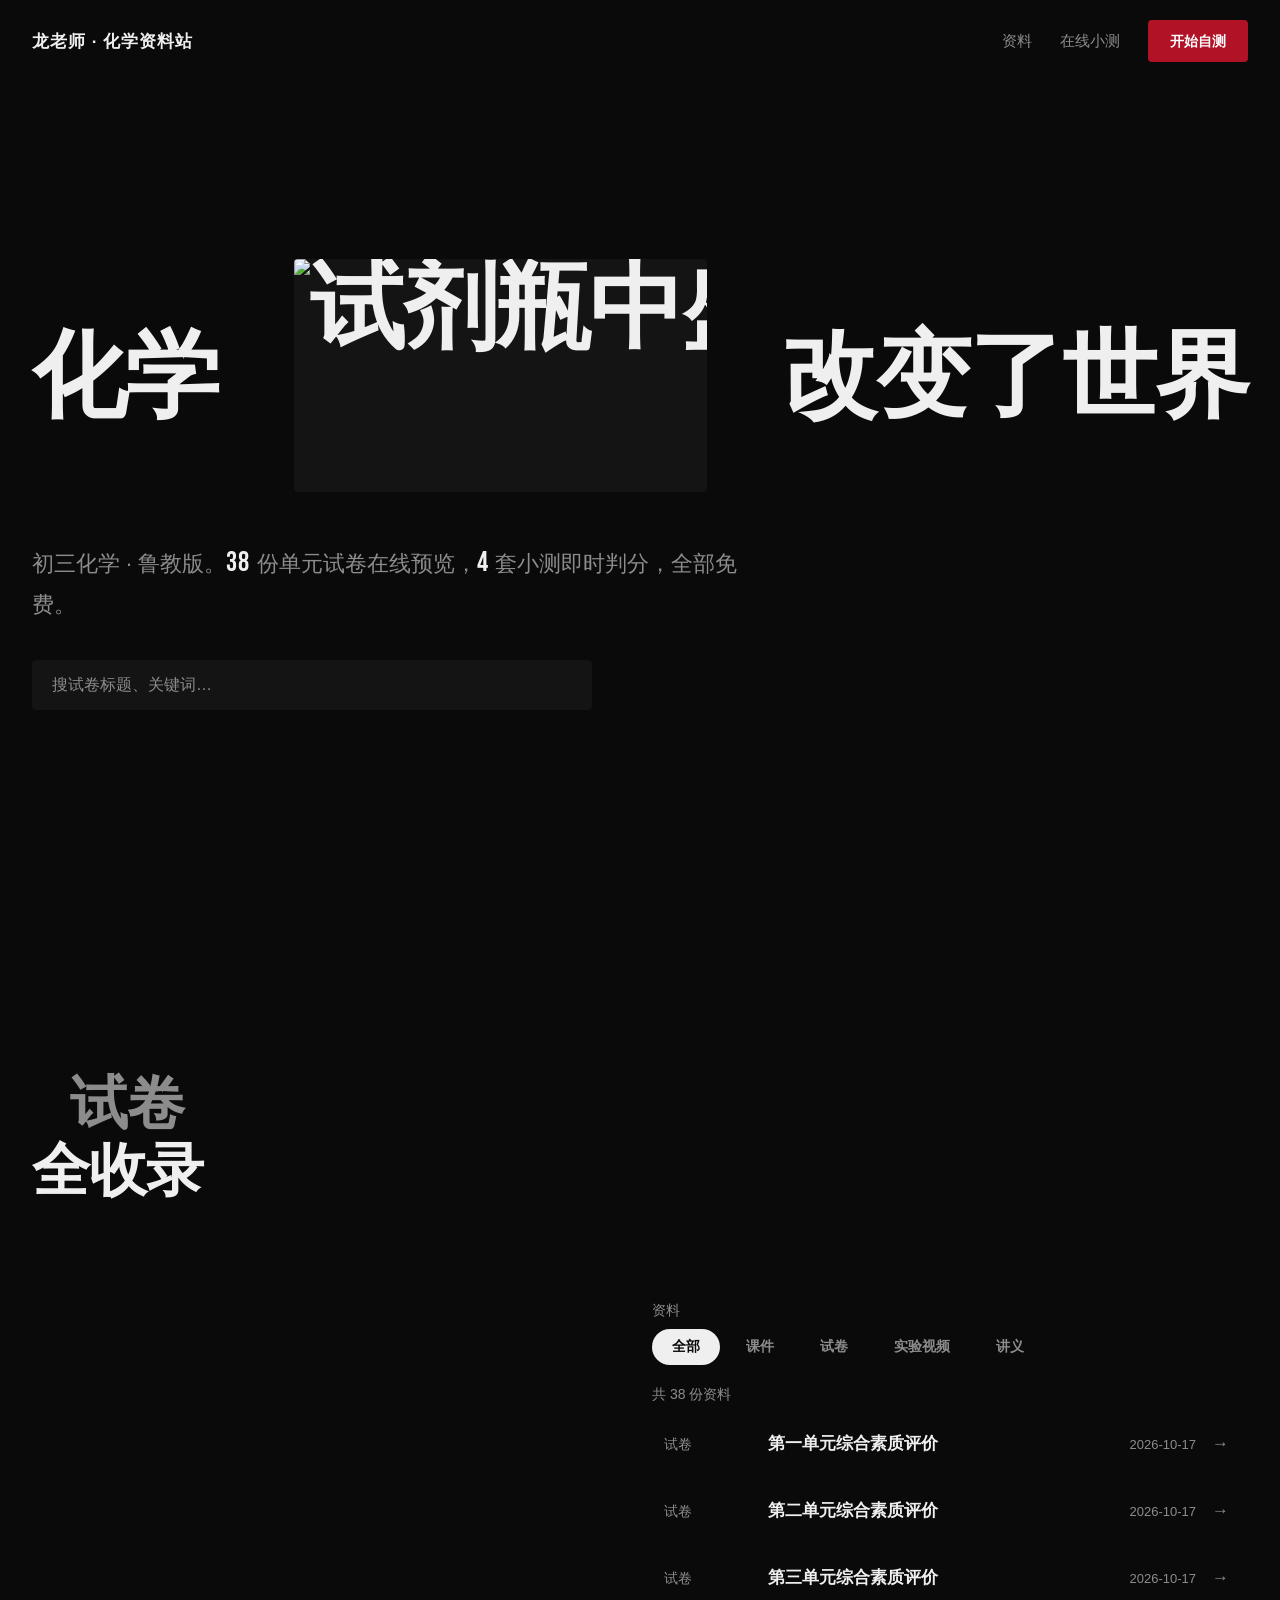
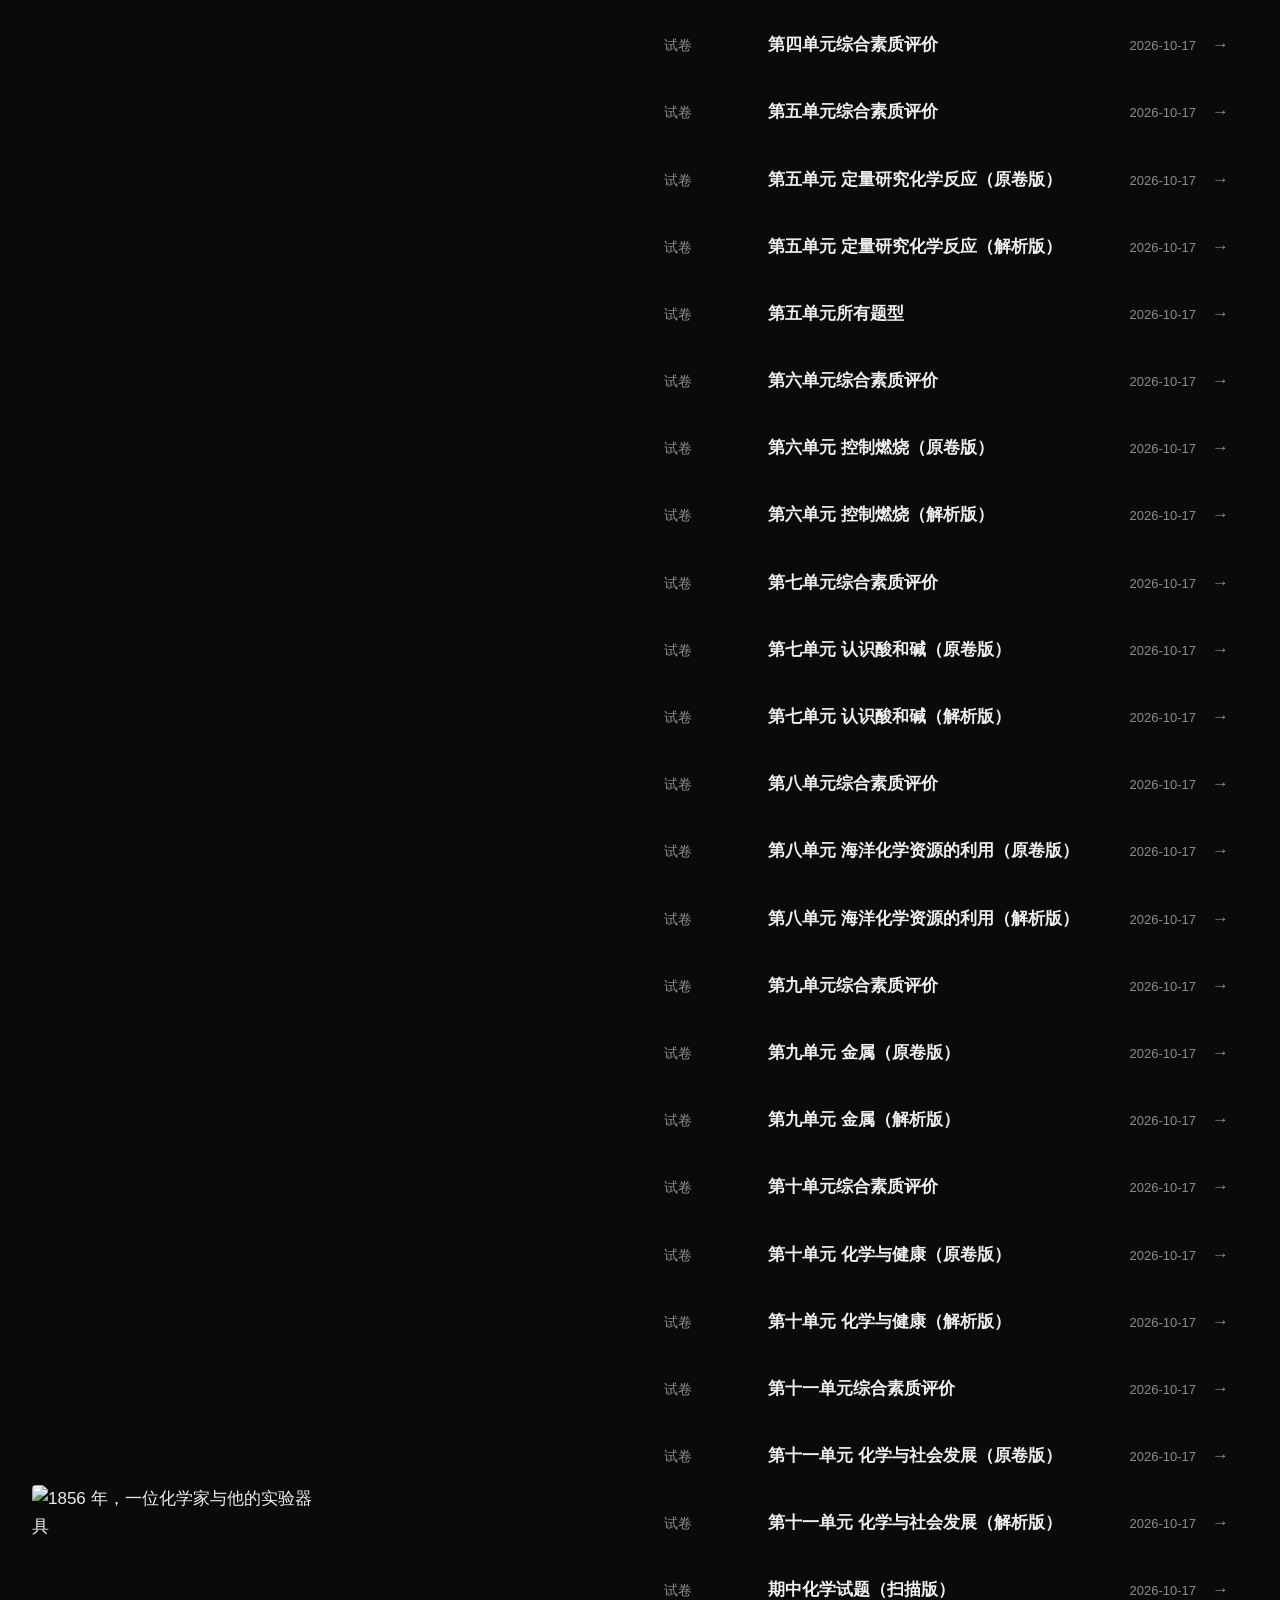
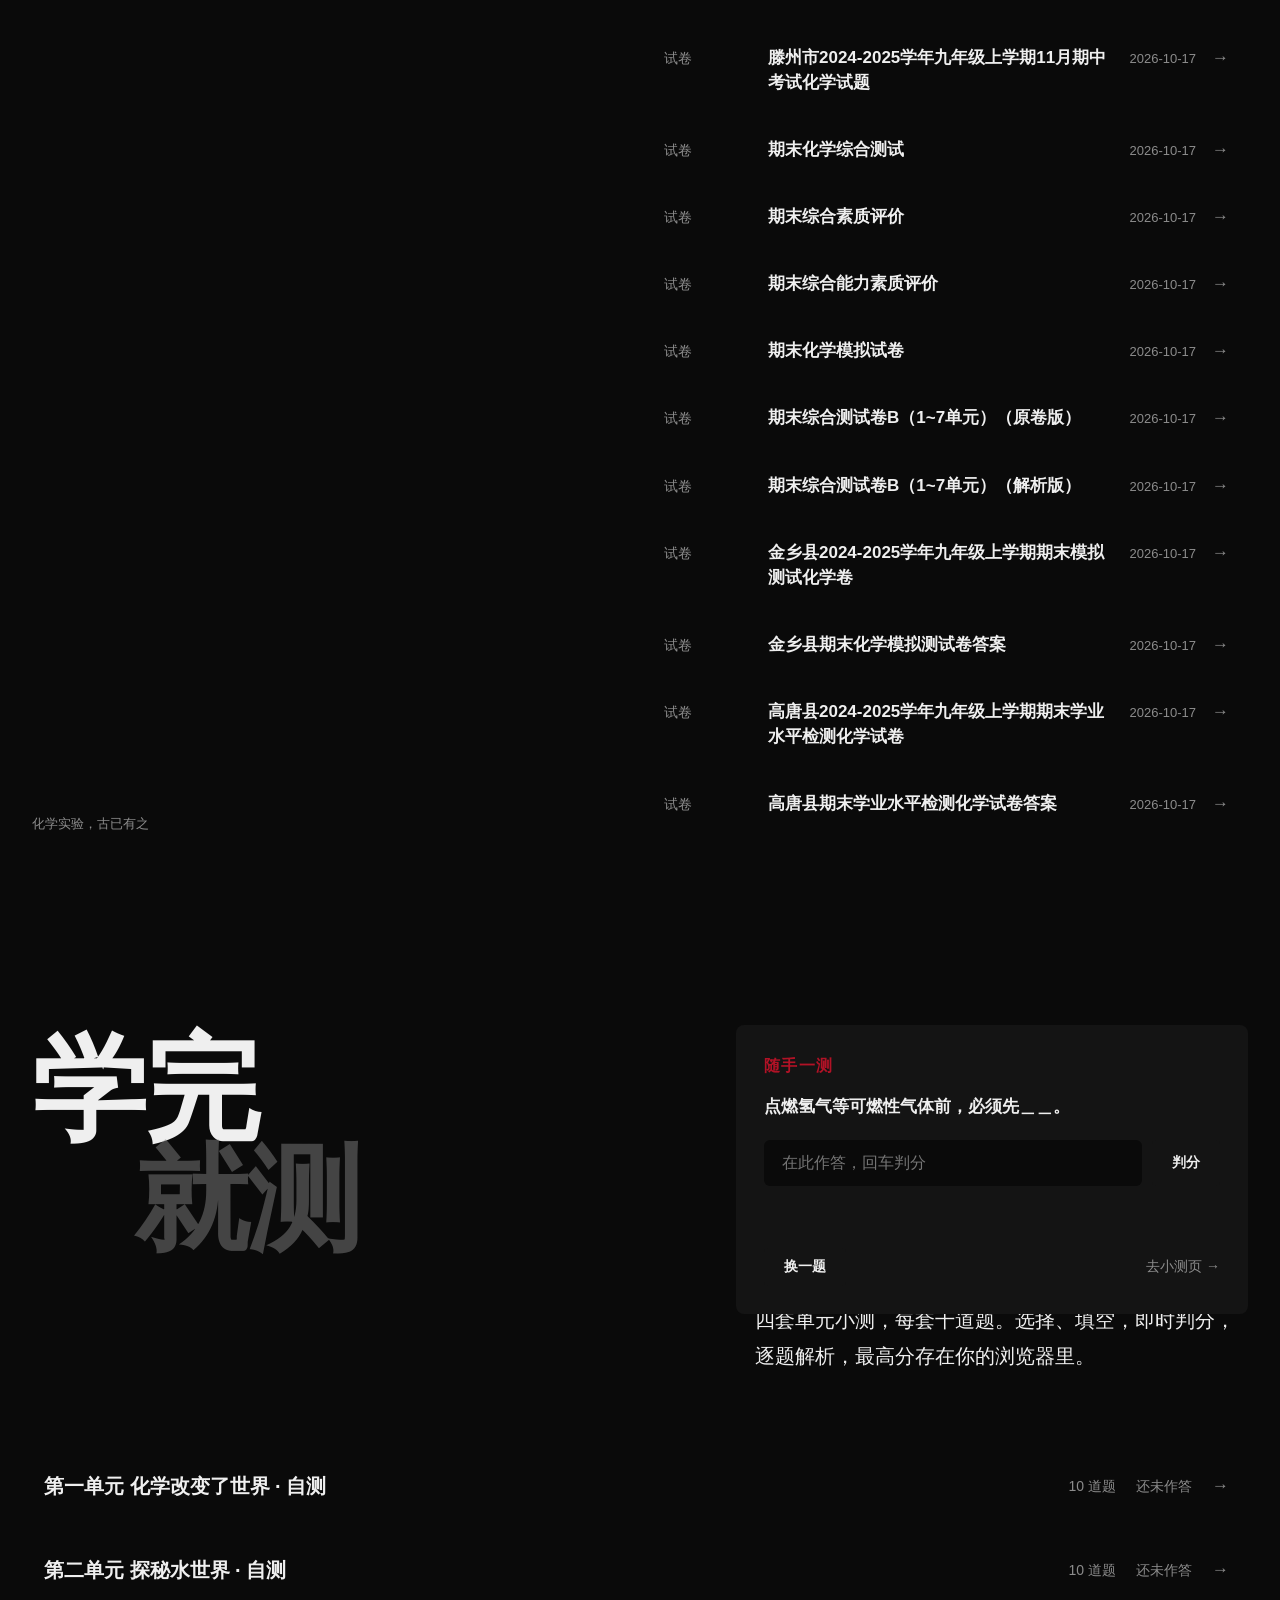
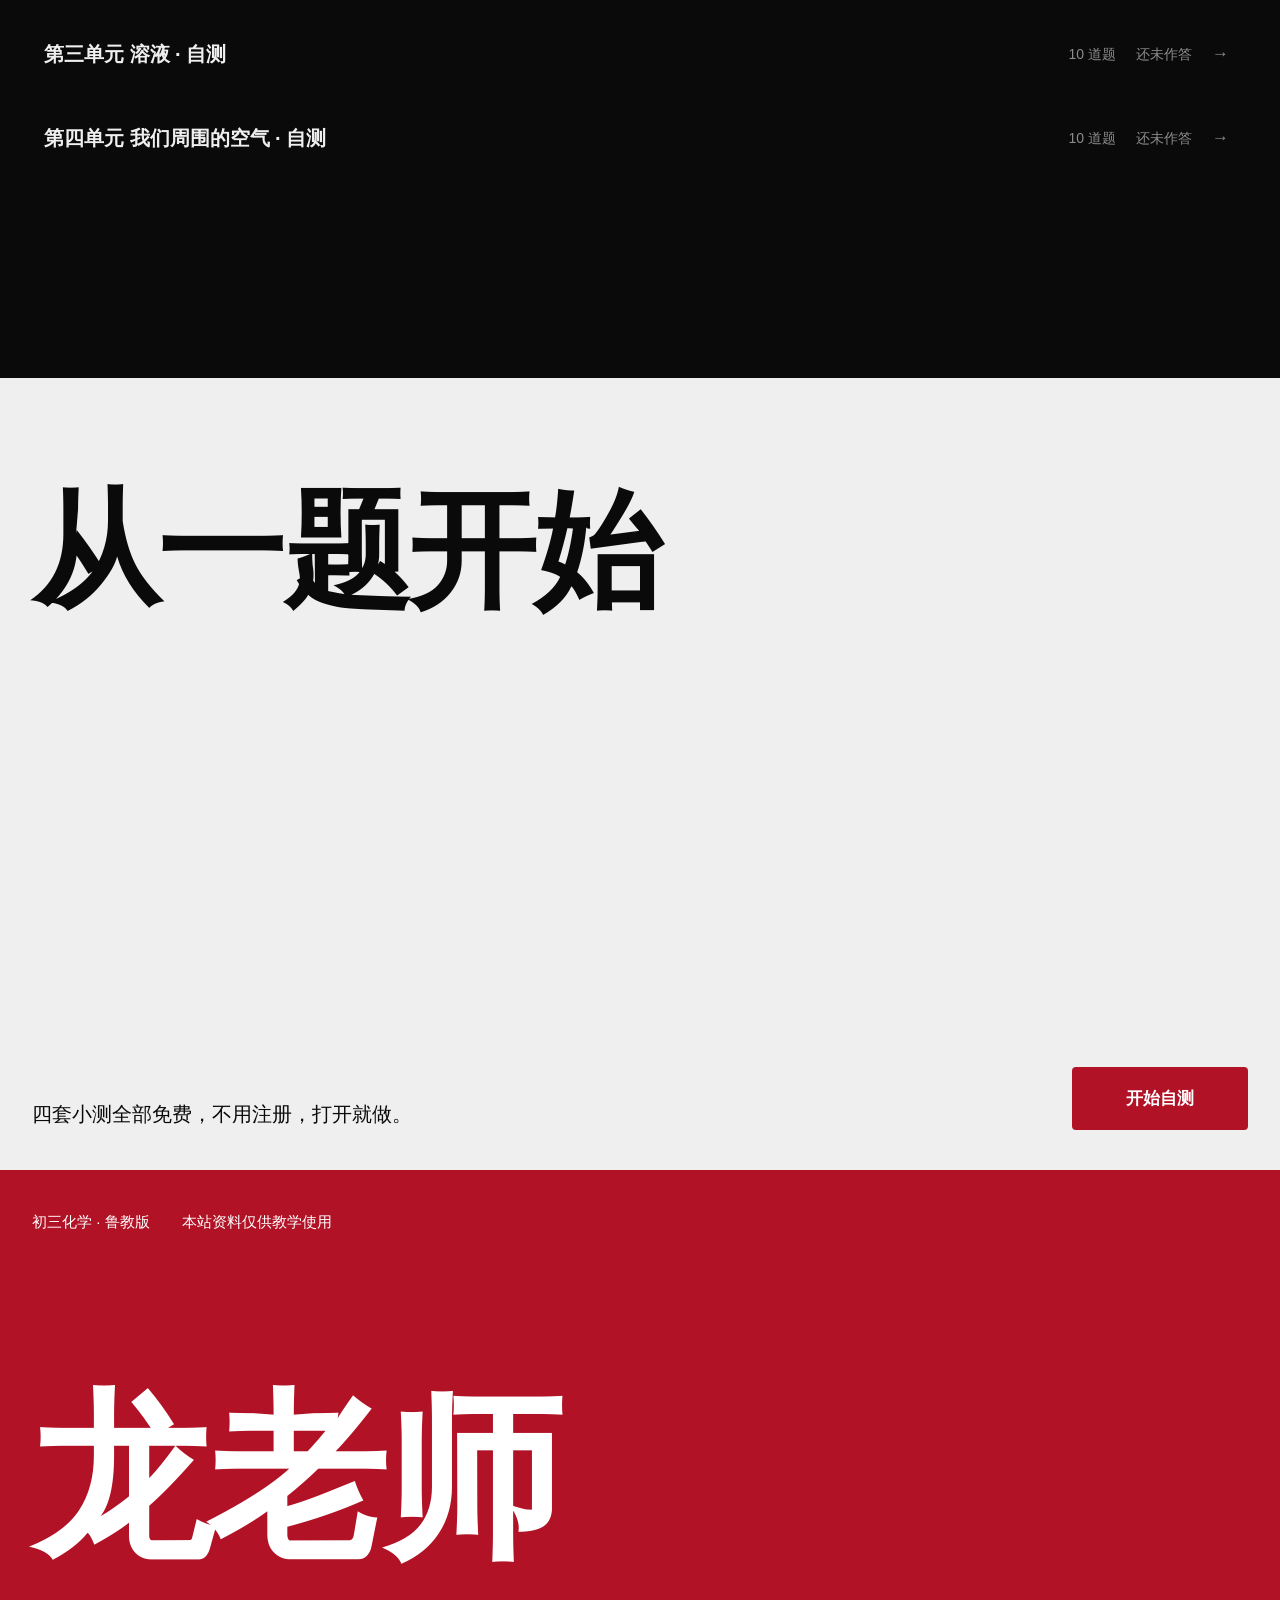
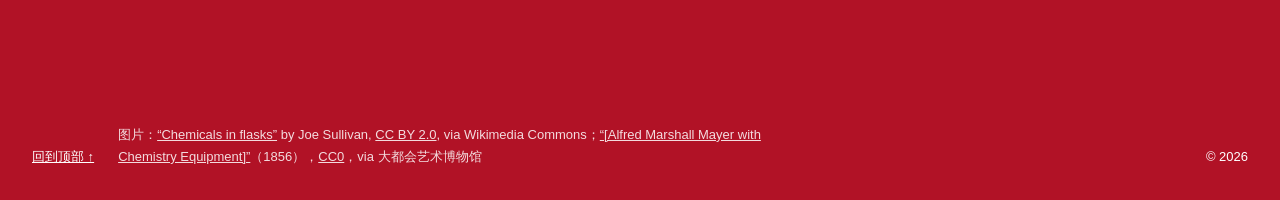
==== commit d1f1b461: "v5：taste-skill 重写前端（黑+绯红，一句话 hero，在线小测应用屏）" ====
--- a/index.html
+++ b/index.html
@@ -3,66 +3,104 @@
 <head>
 <meta charset="UTF-8">
 <meta name="viewport" content="width=device-width, initial-scale=1.0">
-<title>化学教学资料站</title>
-<link rel="icon" href="data:image/svg+xml,<svg xmlns='http://www.w3.org/2000/svg' viewBox='0 0 100 100'><text y='.9em' font-size='90'>⚗️</text></svg>">
+<title>化学教学资料站｜初三化学 · 鲁教版</title>
+<meta name="description" content="龙老师的初三化学教学资料站：鲁教版，38 份单元试卷在线预览，4 套在线小测即时判分。">
+<link rel="icon" href="data:image/svg+xml,<svg xmlns='http://www.w3.org/2000/svg' viewBox='0 0 100 100'><rect width='100' height='100' rx='22' fill='%23b11226'/><text x='50' y='68' font-size='52' text-anchor='middle' fill='white' font-family='sans-serif' font-weight='bold'>化</text></svg>">
+<link rel="preconnect" href="https://fonts.googleapis.com">
+<link rel="preconnect" href="https://fonts.gstatic.com" crossorigin>
+<link href="https://fonts.googleapis.com/css2?family=Bebas+Neue&display=swap" rel="stylesheet">
 <link rel="stylesheet" href="assets/style.css">
 </head>
 <body>
 
-<header class="site-header">
-  <nav class="top-nav container">
-    <div class="nav-brand"><span class="nav-logo">⚗️</span>化学教学资料站</div>
-    <a class="quiz-link" href="quiz.html">📝 在线小测</a>
-  </nav>
-  <div class="hero container">
-    <h1 id="site-title">化学教学资料站</h1>
-    <p class="subtitle" id="site-subtitle"></p>
-    <div class="search-box">
-      <input id="search" type="search" placeholder="搜索资料标题、关键词…" autocomplete="off">
-    </div>
+<nav class="topbar" aria-label="主导航">
+  <a class="wordmark" href="index.html">龙老师 · 化学资料站</a>
+  <div class="topbar-links">
+    <a href="#resources">资料</a>
+    <a href="#quiz">在线小测</a>
+    <a class="btn-accent btn-sm" href="quiz.html">开始自测</a>
   </div>
+</nav>
+
+<header class="hero">
+  <h1 class="sentence" aria-label="化学改变了世界">
+    <span class="s-half s-left">化学</span>
+    <span class="s-frame"><img src="https://thumb.wikimedia.org/wikipedia/commons/thumb/e/e1/Chemicals_in_flasks.jpg/1920px-Chemicals_in_flasks.jpg" alt="试剂瓶中盛着颜色各异的化学试剂" width="1920" height="1704" fetchpriority="high"></span>
+    <span class="s-half s-right">改变了世界</span>
+  </h1>
+  <p class="lede">初三化学 · 鲁教版。<span class="num">38</span> 份单元试卷在线预览，<span class="num">4</span> 套小测即时判分，全部免费。</p>
+  <form class="hero-search" role="search" action="#resources">
+    <input id="search" type="search" placeholder="搜试卷标题、关键词…" autocomplete="off" aria-label="搜索资料">
+  </form>
 </header>
 
-<div class="container layout">
-  <main class="content">
-    <nav class="tabs" id="tabs" aria-label="资料分类"></nav>
-    <p class="result-count" id="count"></p>
-    <div class="grid" id="grid"></div>
-    <div class="empty" id="empty" hidden>
-      <p>没有找到相关资料，换个关键词试试。</p>
+<main>
+  <section class="sec-list" id="resources" aria-labelledby="h-resources">
+    <h2 id="h-resources" class="sec-head"><span class="indent">试卷</span>全收录</h2>
+    <div class="list-grid">
+      <figure class="list-photo">
+        <img src="https://images.metmuseum.org/CRDImages/ph/web-large/DP-43933-001.jpg" alt="1856 年，一位化学家与他的实验器具" width="1200" height="917" loading="lazy">
+        <figcaption>化学实验，古已有之</figcaption>
+      </figure>
+      <div class="list-main">
+        <p class="table-word">资料</p>
+        <div class="tabs" id="tabs" role="tablist" aria-label="资料分类"></div>
+        <p class="result-count" id="count"></p>
+        <div class="rows" id="grid"></div>
+        <div class="empty" id="empty" hidden>
+          <p>没有找到相关资料，换个关键词试试。</p>
+        </div>
+      </div>
     </div>
-  </main>
+  </section>
 
-  <aside class="sidebar">
-    <section class="side-card teacher-card">
-      <div class="teacher-avatar">⚗️</div>
-      <h3>龙老师</h3>
-      <p class="teacher-sub">初三化学 · 鲁教版</p>
-      <div class="side-stats">
-        <div><b id="stat-total">–</b><span>份资料</span></div>
-        <div><b id="stat-cats">–</b><span>个分类</span></div>
+  <section class="sec-quiz" id="quiz" aria-labelledby="h-quiz">
+    <h2 id="h-quiz" class="stack" aria-label="学完就测">
+      <span class="stack-l1">学完</span>
+      <span class="stack-l2">就测</span>
+    </h2>
+    <div class="quiz-obj">
+      <div class="live-quiz" id="live-quiz">
+        <p class="live-title">随手一测</p>
+        <p class="live-q" id="live-q"></p>
+        <div class="live-opts" id="live-opts"></div>
+        <p class="live-feedback" id="live-feedback" aria-live="polite"></p>
+        <div class="live-foot">
+          <button class="btn-ghost" id="live-next" type="button">换一题</button>
+          <a class="live-more" href="quiz.html">去小测页 →</a>
+        </div>
       </div>
-    </section>
-    <section class="side-card">
-      <h4>📢 公告</h4>
-      <p>资料持续更新中，期中期末真题会第一时间上架。缺什么资料，直接告诉龙老师。</p>
-    </section>
-    <section class="side-card quiz-promo">
-      <h4>📝 在线小测</h4>
-      <p>随堂自测、即时判分，测测你掌握得怎么样。</p>
-      <a class="btn" href="quiz.html">开始自测</a>
-    </section>
-  </aside>
-</div>
+    </div>
+    <div class="quiz-facts">
+      <p>四套单元小测，每套十道题。选择、填空，即时判分，逐题解析，最高分存在你的浏览器里。</p>
+    </div>
+    <div class="quiz-rows" id="quiz-rows"></div>
+  </section>
 
-<footer class="site-footer">
-  <div class="container">
-    <p class="footer-quote">化学改变了世界</p>
-    <span id="footer-text"></span>
+  <section class="cta" aria-labelledby="h-cta">
+    <h2 id="h-cta">从一题开始</h2>
+    <div class="cta-foot">
+      <p>四套小测全部免费，不用注册，打开就做。</p>
+      <a class="btn-accent btn-lg" href="quiz.html">开始自测</a>
+    </div>
+  </section>
+</main>
+
+<footer class="footer">
+  <div class="foot-notes">
+    <p>初三化学 · 鲁教版</p>
+    <p>本站资料仅供教学使用</p>
+  </div>
+  <p class="foot-big" aria-label="龙老师">龙老师</p>
+  <div class="foot-meta">
+    <a href="#top">回到顶部 ↑</a>
+    <p class="credits">图片：<a href="https://commons.wikimedia.org/wiki/File:Chemicals_in_flasks.jpg">“Chemicals in flasks”</a> by Joe Sullivan, <a href="https://creativecommons.org/licenses/by/2.0">CC BY 2.0</a>, via Wikimedia Commons；<a href="https://www.metmuseum.org/art/collection/search/283831">“[Alfred Marshall Mayer with Chemistry Equipment]”</a>（1856），<a href="https://creativecommons.org/publicdomain/zero/1.0/">CC0</a>，via 大都会艺术博物馆</p>
+    <p>© <span id="year">2026</span></p>
   </div>
 </footer>
 
 <script src="data/resources.js"></script>
+<script src="data/quiz.js"></script>
 <script src="assets/app.js"></script>
 </body>
 </html>
--- a/assets/style.css
+++ b/assets/style.css
@@ -1,513 +1,509 @@
-/* 化学教学资料站 - 样式表 v4
-   「Butterfly」风：蓝→紫→品红渐变英雄页眉，
-   横向资料卡片 + 右侧边栏 + 渐变页脚。无外部依赖。 */
+/* 化学教学资料站 — v5
+   direction: sentence-as-layout (seed 651308651)
+   黑 + 绯红。中文标题用系统黑体 900，拉丁数字用 Bebas Neue。 */
 
 :root {
-  --bg: #f3f5fa;
-  --card: #ffffff;
-  --ink: #1e2433;
-  --muted: #6b7280;
-  --faint: #9ca3af;
-  --line: #e8ecf3;
-  --grad: linear-gradient(135deg, #2563eb 0%, #7c3aed 55%, #ec4899 100%);
-  --grad-btn: linear-gradient(135deg, #4f46e5 0%, #7c3aed 100%);
-  --brand: #6d28d9;
-  --brand-ink: #5b21b6;
-  --brand-soft: #ede9fe;
-  --accent: #ec4899;
-  --ok: #16a34a;
-  --bad: #dc2626;
-  --radius: 16px;
-  --shadow-sm: 0 2px 8px rgba(30, 36, 51, 0.06);
-  --shadow-md: 0 10px 30px rgba(30, 36, 51, 0.12);
-  --shadow-lg: 0 18px 46px rgba(30, 36, 51, 0.16);
+  --bg: #0a0a0a;
+  --surface: #141414;
+  --ink: #efefef;
+  --muted: #8c8c8c;
+  --accent: #b11226;
+  --accent-ink: #ffffff;
+  --field: #efefef;
+  --field-ink: #0a0a0a;
+  --line: #262626;
+  --margin: 32px;
+  --font-cn: "PingFang SC", "Hiragino Sans GB", "Microsoft YaHei", "Noto Sans SC", sans-serif;
+  --font-latin: "Bebas Neue", "PingFang SC", sans-serif;
+  --step-small: 0.8125rem;
+  --step-body: 1.0625rem;
+  --step-lead: 1.375rem;
+  --step-head: clamp(2.5rem, 1.2rem + 5vw, 5.5rem);
 }
 
 * { box-sizing: border-box; }
-html { -webkit-text-size-adjust: 100%; }
+html { -webkit-text-size-adjust: 100%; scroll-behavior: smooth; }
 
 body {
   margin: 0;
   background: var(--bg);
   color: var(--ink);
-  font-family: -apple-system, BlinkMacSystemFont, "PingFang SC", "Hiragino Sans GB", "Microsoft YaHei", "Noto Sans SC", sans-serif;
-  line-height: 1.65;
+  font-family: var(--font-cn);
+  font-size: var(--step-body);
+  line-height: 1.6;
   -webkit-font-smoothing: antialiased;
 }
 
-.container { max-width: 1140px; margin: 0 auto; padding: 0 22px; }
-
-/* ============ 英雄页眉 ============ */
-.site-header {
-  background: var(--grad);
-  color: #fff;
+img { display: block; max-width: 100%; }
+a { color: inherit; }
+::selection { background: var(--accent); color: var(--accent-ink); }
+
+:focus-visible { outline: 2px solid var(--accent); outline-offset: 3px; }
+
+.num { font-family: var(--font-latin); letter-spacing: 0.04em; }
+
+/* ============ 顶栏 ============ */
+.topbar {
+  display: flex; align-items: center; justify-content: space-between;
+  padding: 20px var(--margin);
+}
+.wordmark {
+  text-decoration: none; font-weight: 800; font-size: 17px; letter-spacing: 0.06em;
+}
+.topbar-links { display: flex; align-items: center; gap: 28px; }
+.topbar-links a:not(.btn-accent) {
+  text-decoration: none; font-size: 15px; color: var(--muted);
+}
+.topbar-links a:not(.btn-accent):hover { color: var(--ink); }
+
+/* ============ 按钮 ============ */
+.btn-accent {
+  display: inline-block;
+  background: var(--accent); color: var(--accent-ink);
+  text-decoration: none; font-weight: 700;
+  border: none; border-radius: 4px;
+  cursor: pointer; font-family: inherit;
+}
+.btn-sm { font-size: 14px; padding: 10px 22px; }
+.btn-lg { font-size: 17px; padding: 18px 54px; }
+.btn-accent:hover { background: #c8142c; }
+.btn-accent:active { transform: translateY(1px); }
+
+.btn-ghost {
+  background: var(--surface); color: var(--ink);
+  border: none; border-radius: 4px;
+  font-size: 14px; font-weight: 600; font-family: inherit;
+  padding: 10px 20px; cursor: pointer;
+  white-space: nowrap; flex: none;
+}
+.btn-ghost:hover { background: #1e1e1e; }
+
+/* ============ Hero：一句话 ============ */
+.hero {
+  min-height: 92svh;
+  display: flex; flex-direction: column; justify-content: center;
+  padding: 40px var(--margin) 64px;
   position: relative;
+}
+.sentence {
+  margin: 0;
+  display: flex; align-items: center; justify-content: space-between;
+  gap: 3vw;
+  font-weight: 900;
+  font-size: clamp(44px, 7.4vw, 118px);
+  letter-spacing: -0.02em;
+  line-height: 1;
+  white-space: nowrap;
+}
+.s-half { flex: none; }
+.s-frame {
+  flex: none;
+  width: 34%;
+  aspect-ratio: 16 / 9;
   overflow: hidden;
-  padding-bottom: 64px;
-}
-
-/* 淡淡的装饰圆环 */
-.site-header::before {
-  content: "";
-  position: absolute; inset: 0;
-  background:
-    radial-gradient(560px 560px at 12% 20%, rgba(255, 255, 255, 0.14), transparent 62%),
-    radial-gradient(640px 640px at 88% 85%, rgba(255, 255, 255, 0.10), transparent 62%);
-  pointer-events: none;
-}
-
-.top-nav {
-  display: flex;
-  align-items: center;
-  justify-content: space-between;
-  padding-top: 20px;
-  padding-bottom: 20px;
+  border-radius: 4px;
+  background: var(--surface);
+}
+.s-frame img { width: 100%; height: 100%; object-fit: cover; }
+
+.lede {
+  margin: 48px 0 0;
+  font-size: var(--step-lead);
+  color: var(--muted);
+  max-width: 34em;
+  line-height: 1.7;
+}
+.lede .num { color: var(--ink); font-size: 1.25em; }
+
+.hero-search { margin-top: 36px; max-width: 560px; }
+.hero-search input {
+  width: 100%;
+  background: var(--surface);
+  border: none;
+  border-radius: 4px;
+  color: var(--ink);
+  font-size: 16px; font-family: inherit;
+  padding: 16px 20px;
+  outline: none;
+}
+.hero-search input::placeholder { color: var(--muted); }
+.hero-search input:focus { outline: 2px solid var(--accent); outline-offset: 2px; }
+
+/* ============ 资料：陈述 + 右表 ============ */
+.sec-list { padding: 160px var(--margin) 0; }
+
+.sec-head {
+  margin: 0;
+  font-weight: 900;
+  font-size: clamp(40px, 4.5vw, 68px);
+  letter-spacing: -0.02em;
+  line-height: 1.15;
+}
+.sec-head .indent { display: block; padding-left: 3vw; color: var(--muted); font-weight: 700; }
+
+.list-grid {
+  margin-top: 96px;
+  display: grid;
+  grid-template-columns: repeat(12, 1fr);
+  gap: 0 24px;
+  align-items: end;
+}
+.list-photo {
+  grid-column: 1 / 5;
+  margin: 0;
+}
+.list-photo img {
+  width: 22vw; max-width: 100%;
+  aspect-ratio: 4 / 5; object-fit: cover;
+  border-radius: 4px;
+}
+.list-photo figcaption {
+  margin-top: 12px; font-size: 13px; color: var(--muted);
+}
+.list-main { grid-column: 7 / 13; }
+.table-word {
+  margin: 0 0 8px;
+  font-size: 14px; color: var(--muted);
+}
+
+.tabs { display: flex; flex-wrap: wrap; gap: 6px; margin-bottom: 8px; }
+.tab {
+  background: transparent;
+  border: none;
+  color: var(--muted);
+  border-radius: 999px;
+  font-size: 14px; font-weight: 600; font-family: inherit;
+  padding: 9px 20px; cursor: pointer;
+}
+.tab:hover { color: var(--ink); background: var(--surface); }
+.tab[aria-selected="true"] { background: var(--ink); color: var(--bg); }
+
+.result-count { color: var(--muted); font-size: 14px; margin: 18px 0 6px; }
+
+.rows { display: flex; flex-direction: column; gap: 4px; }
+.row {
+  display: grid;
+  grid-template-columns: 88px 1fr auto 24px;
+  gap: 16px; align-items: baseline;
+  padding: 18px 12px;
+  border-radius: 6px;
+  text-decoration: none;
+}
+.row:hover { background: var(--surface); }
+.row:hover .row-arrow { transform: translateX(6px); color: var(--accent); }
+.row-kind { color: var(--muted); font-size: 14px; }
+.row-title { font-size: 17px; font-weight: 600; line-height: 1.5; }
+.row-date { color: var(--muted); font-size: 13px; white-space: nowrap; }
+.row-arrow { color: var(--muted); transition: transform 0.18s ease, color 0.18s ease; }
+
+.empty { padding: 60px 0; color: var(--muted); }
+
+/* ============ 小测：字叠图 ============ */
+.sec-quiz {
+  padding: 200px var(--margin) 0;
   position: relative;
-  z-index: 1;
-}
-
-.nav-brand {
-  display: flex; align-items: center; gap: 10px;
-  font-size: 17px; font-weight: 800; letter-spacing: 1px;
-  color: #fff; text-decoration: none;
-  text-shadow: 0 2px 10px rgba(0, 0, 0, 0.2);
-}
-
-.nav-logo {
-  font-size: 24px;
-  background: rgba(255, 255, 255, 0.18);
-  border: 1px solid rgba(255, 255, 255, 0.3);
-  width: 42px; height: 42px; border-radius: 13px;
-  display: inline-flex; align-items: center; justify-content: center;
-  backdrop-filter: blur(4px);
-}
-
-.hero {
-  text-align: center;
-  padding-top: 44px;
-  position: relative;
-  z-index: 1;
-}
-
-.hero h1 {
-  margin: 0;
-  font-size: 46px;
-  font-weight: 800;
-  letter-spacing: 8px;
-  text-indent: 8px;
-  text-shadow: 0 4px 24px rgba(0, 0, 0, 0.25);
-}
-
-.hero .subtitle {
-  margin: 14px 0 0;
+}
+.stack {
+  margin: 0;
+  font-weight: 900;
+  font-size: clamp(72px, 9vw, 150px);
+  line-height: 0.95;
+  letter-spacing: -0.02em;
+  white-space: nowrap;
+}
+.stack span { display: block; }
+.stack-l1 { color: var(--ink); }
+.stack-l2 { color: var(--muted); opacity: 0.45; padding-left: 8vw; }
+
+.quiz-obj {
+  position: absolute;
+  top: 190px; right: var(--margin);
+  width: 40vw; max-width: 520px;
+  z-index: 2;
+}
+.live-quiz {
+  background: var(--surface);
+  border-radius: 8px;
+  padding: 28px;
+}
+.live-title { margin: 0 0 14px; font-size: 16px; color: var(--accent); font-weight: 800; letter-spacing: 0.08em; }
+.live-q { margin: 0 0 18px; font-size: 17px; font-weight: 600; line-height: 1.7; }
+.live-opts { display: flex; flex-direction: column; gap: 10px; }
+.live-opt {
+  text-align: left;
+  background: #1e1e1e;
+  border: none;
+  border-radius: 4px;
+  color: var(--ink);
+  font-size: 15px; font-family: inherit;
+  padding: 13px 16px; cursor: pointer;
+  transition: background 0.15s ease;
+}
+.live-opt:hover:not(:disabled) { background: #262626; }
+.live-opt:disabled { cursor: default; }
+.live-opt.right { background: rgba(29, 122, 58, 0.22); }
+.live-opt.wrong { background: rgba(177, 18, 38, 0.22); }
+.live-feedback { min-height: 28px; margin: 14px 0 0; font-size: 14px; color: var(--muted); }
+.live-feedback b.right { color: #3ba55d; }
+.live-feedback b.wrong { color: #e05260; }
+.live-foot {
+  display: flex; align-items: center; justify-content: space-between;
+  margin-top: 20px;
+}
+.live-more { font-size: 14px; color: var(--muted); text-decoration: none; }
+.live-more:hover { color: var(--ink); }
+
+.quiz-facts {
+  margin: 48px 0 0;
+  display: grid; grid-template-columns: repeat(12, 1fr); gap: 0 24px;
+}
+.quiz-facts p {
+  grid-column: 8 / 13;
+  margin: 0;
+  font-size: 20px; line-height: 1.8;
+  color: var(--ink);
+}
+
+.quiz-rows { margin-top: 72px; display: flex; flex-direction: column; gap: 4px; }
+.quiz-row {
+  display: grid;
+  grid-template-columns: 1fr auto auto 24px;
+  gap: 20px; align-items: center;
+  padding: 24px 12px;
+  border-radius: 6px;
+  text-decoration: none;
+}
+.quiz-row:hover { background: var(--surface); }
+.quiz-row:hover .row-arrow { transform: translateX(6px); color: var(--accent); }
+.qr-title { font-size: 20px; font-weight: 700; }
+.qr-meta { color: var(--muted); font-size: 14px; white-space: nowrap; }
+.qr-best { font-size: 14px; color: var(--accent); font-weight: 700; white-space: nowrap; }
+.qr-best.none { color: var(--muted); font-weight: 400; }
+
+/* ============ CTA：反转 ============ */
+.cta {
+  margin-top: 200px;
+  background: var(--field); color: var(--field-ink);
+  min-height: 88svh;
+  display: flex; flex-direction: column; justify-content: space-between;
+  padding: 12svh var(--margin) 40px;
+}
+.cta h2 {
+  margin: 0;
+  font-weight: 900;
+  font-size: clamp(56px, 10vw, 160px);
+  letter-spacing: -0.02em; line-height: 1.02;
+}
+.cta-foot {
+  display: flex; align-items: flex-end; justify-content: space-between;
+  gap: 32px;
+}
+.cta-foot p { margin: 0; font-size: 20px; max-width: 22em; }
+.cta-foot .btn-accent { flex: none; }
+
+/* ============ 页脚 ============ */
+.footer {
+  background: var(--accent); color: var(--accent-ink);
+  padding: 40px var(--margin) 32px;
+  min-height: 70svh;
+  display: flex; flex-direction: column;
+}
+.foot-notes { display: flex; gap: 32px; }
+.foot-notes p { margin: 0; font-size: 15px; }
+.foot-big {
+  margin: auto 0;
+  font-weight: 900;
+  font-size: clamp(72px, 14vw, 220px);
+  letter-spacing: -0.02em; line-height: 1;
+}
+.foot-meta {
+  display: grid; grid-template-columns: auto 1fr auto;
+  gap: 24px; align-items: end;
+  font-size: 13px;
+}
+.foot-meta a { color: var(--accent-ink); }
+.foot-meta p { margin: 0; }
+.credits { max-width: 52em; line-height: 1.7; opacity: 0.85; }
+
+/* ============ 小测页（应用屏） ============ */
+.app-topbar {
+  display: flex; align-items: center; justify-content: space-between;
+  height: 64px; padding: 0 var(--margin);
+}
+.app-topbar .back { text-decoration: none; font-size: 15px; color: var(--muted); }
+.app-topbar .back:hover { color: var(--ink); }
+.app-topbar .wordmark { font-size: 15px; }
+
+.app-canvas { max-width: 880px; margin: 0 auto; padding: 48px 24px 96px; }
+.app-title { margin: 0; font-size: 30px; font-weight: 800; letter-spacing: -0.01em; }
+.app-sub { margin: 10px 0 0; color: var(--muted); font-size: 15px; }
+
+.qz-list { margin-top: 36px; display: flex; flex-direction: column; gap: 4px; }
+.qz-item {
+  display: grid; grid-template-columns: 1fr auto;
+  gap: 8px 20px; align-items: center;
+  padding: 24px 16px; border-radius: 8px;
+}
+.qz-item:hover { background: var(--surface); }
+.qz-item h3 { margin: 0; font-size: 19px; font-weight: 700; }
+.qz-item .desc { margin: 6px 0 0; color: var(--muted); font-size: 14.5px; }
+.qz-item .meta { grid-column: 1 / -1; display: flex; gap: 18px; align-items: center; font-size: 14px; color: var(--muted); }
+.qz-item .best { color: var(--accent); font-weight: 700; }
+.qz-item .best.none { color: var(--muted); font-weight: 400; }
+
+.q-head { display: flex; align-items: baseline; justify-content: space-between; gap: 20px; margin: 8px 0 4px; }
+.q-head h2 { margin: 0; font-size: 24px; font-weight: 800; }
+.q-progress { color: var(--muted); font-size: 14px; white-space: nowrap; }
+
+.q-block {
+  border-radius: 8px;
+  border-left: 3px solid var(--line);
+  padding: 26px 26px 26px 30px;
+  margin: 22px 0;
+  background: var(--surface);
+}
+.q-block.right { border-left-color: #1d7a3a; }
+.q-block.wrong { border-left-color: var(--accent); }
+.q-stem { margin: 0 0 18px; font-size: 17px; font-weight: 600; line-height: 1.75; }
+.q-no {
+  display: inline-block;
+  font-family: var(--font-latin);
+  color: var(--accent);
   font-size: 15px;
-  letter-spacing: 4px;
-  text-indent: 4px;
-  color: rgba(255, 255, 255, 0.82);
-}
-
-.hero .search-box { max-width: 580px; margin: 30px auto 0; }
-
-.search-box input {
-  width: 100%;
-  padding: 14px 24px 14px 50px;
-  border: 1px solid rgba(255, 255, 255, 0.35);
-  border-radius: 999px;
-  font-size: 15.5px;
-  font-family: inherit;
-  outline: none;
-  color: #fff;
-  background: rgba(255, 255, 255, 0.16) url("data:image/svg+xml,%3Csvg xmlns='http://www.w3.org/2000/svg' width='19' height='19' viewBox='0 0 24 24' fill='none' stroke='%23ffffff' stroke-opacity='0.8' stroke-width='2.4'%3E%3Ccircle cx='11' cy='11' r='7'/%3E%3Cpath d='M20 20l-3.5-3.5'/%3E%3C/svg%3E") 20px center no-repeat;
-  backdrop-filter: blur(8px);
-  box-shadow: 0 8px 28px rgba(0, 0, 0, 0.18);
-  transition: background 0.18s ease, box-shadow 0.18s ease;
-}
-.search-box input::placeholder { color: rgba(255, 255, 255, 0.6); }
-.search-box input:focus {
-  background-color: rgba(255, 255, 255, 0.24);
-  box-shadow: 0 8px 28px rgba(0, 0, 0, 0.2), 0 0 0 4px rgba(255, 255, 255, 0.18);
-}
-
-/* 小测页的瘦页眉 */
-.site-header-slim { padding-bottom: 44px; }
-.site-header-slim .hero { padding-top: 26px; }
-.site-header-slim .hero h1 { font-size: 34px; letter-spacing: 6px; text-indent: 6px; }
-
-/* ============ 双栏布局 ============ */
-.layout {
-  display: flex;
-  gap: 28px;
-  align-items: flex-start;
-  padding-top: 34px;
-  padding-bottom: 20px;
-}
-
-.content { flex: 1 1 auto; min-width: 0; }
-
-.sidebar { flex: none; width: 300px; position: sticky; top: 22px; display: flex; flex-direction: column; gap: 20px; }
-
-.side-card {
-  background: var(--card);
-  border-radius: var(--radius);
-  border: 1px solid var(--line);
-  box-shadow: var(--shadow-sm);
-  padding: 24px;
-}
-
-.side-card h4 {
-  margin: 0 0 12px;
-  font-size: 15.5px;
-  font-weight: 800;
-  display: flex; align-items: center; gap: 8px;
-}
-.side-card h4::before {
-  content: "";
-  width: 4px; height: 17px; border-radius: 2px;
-  background: var(--grad);
-  flex: none;
-}
-.side-card p { margin: 0; font-size: 14px; color: var(--muted); line-height: 1.75; }
-.side-card .btn { display: inline-block; margin-top: 14px; }
-
-.teacher-card { text-align: center; background: var(--grad); border: none; color: #fff; }
-.teacher-card h3 { margin: 12px 0 4px; font-size: 19px; letter-spacing: 2px; }
-.teacher-card .teacher-sub { color: rgba(255, 255, 255, 0.8); font-size: 13px; letter-spacing: 1px; }
-.teacher-card p { color: rgba(255, 255, 255, 0.8); }
-.teacher-avatar {
-  font-size: 44px;
-  width: 84px; height: 84px; border-radius: 50%;
-  margin: 0 auto;
-  background: rgba(255, 255, 255, 0.18);
-  border: 2px solid rgba(255, 255, 255, 0.45);
-  display: flex; align-items: center; justify-content: center;
-  box-shadow: 0 8px 24px rgba(0, 0, 0, 0.22);
-}
-.side-stats { display: flex; justify-content: center; gap: 28px; margin-top: 18px; }
-.side-stats div { display: flex; flex-direction: column; }
-.side-stats b { font-size: 24px; font-weight: 800; }
-.side-stats span { font-size: 12px; color: rgba(255, 255, 255, 0.72); margin-top: 2px; }
-
-.quiz-promo { background: linear-gradient(135deg, #fdf2f8, #ede9fe); border-color: #f5d0e8; }
-
-/* ============ 分类标签 ============ */
-.tabs { display: flex; flex-wrap: wrap; gap: 10px; padding-top: 4px; }
-
-.tab {
-  border: 1px solid var(--line);
-  background: var(--card);
-  color: var(--muted);
-  padding: 9px 24px;
-  border-radius: 999px;
-  font-size: 14.5px; font-weight: 600; font-family: inherit;
-  cursor: pointer;
-  box-shadow: var(--shadow-sm);
-  transition: all 0.16s ease;
-}
-.tab:hover { border-color: var(--brand); color: var(--brand-ink); transform: translateY(-1px); }
-.tab.active {
-  background: var(--grad);
-  border-color: transparent;
-  color: #fff;
-  box-shadow: 0 8px 20px rgba(124, 58, 237, 0.38);
-}
-
-/* ============ 横向资料卡片 ============ */
-.result-count { color: var(--muted); font-size: 13.5px; margin: 18px 0 16px; letter-spacing: 1px; }
-
-.grid { display: flex; flex-direction: column; gap: 20px; padding-bottom: 48px; }
-
-@keyframes fade-up {
-  from { opacity: 0; transform: translateY(16px); }
-  to   { opacity: 1; transform: translateY(0); }
-}
-.grid .card { animation: fade-up 0.5s ease both; }
-.grid .card:nth-child(2)  { animation-delay: 0.05s; }
-.grid .card:nth-child(3)  { animation-delay: 0.1s; }
-.grid .card:nth-child(4)  { animation-delay: 0.15s; }
-.grid .card:nth-child(5)  { animation-delay: 0.2s; }
-.grid .card:nth-child(6)  { animation-delay: 0.25s; }
-.grid .card:nth-child(7)  { animation-delay: 0.3s; }
-.grid .card:nth-child(8)  { animation-delay: 0.35s; }
-
-.card {
-  background: var(--card);
-  border-radius: var(--radius);
-  border: 1px solid var(--line);
-  box-shadow: var(--shadow-sm);
-  display: flex;
-  overflow: hidden;
-  transition: transform 0.2s ease, box-shadow 0.2s ease;
-}
-.card:hover { transform: translateY(-4px); box-shadow: var(--shadow-md); }
-
-.card-cover {
-  flex: none;
-  width: 190px;
-  display: flex; align-items: center; justify-content: center;
-  font-size: 58px;
-  color: #fff;
-  position: relative;
-  overflow: hidden;
-}
-.card-cover::after {
-  content: "";
-  position: absolute; inset: 0;
-  background: radial-gradient(220px 220px at 30% 20%, rgba(255, 255, 255, 0.28), transparent 65%);
-}
-.card-cover span { position: relative; z-index: 1; transition: transform 0.25s ease; filter: drop-shadow(0 6px 14px rgba(0,0,0,0.25)); }
-.card:hover .card-cover span { transform: scale(1.14) rotate(-6deg); }
-
-.card[data-cat="课件"] .card-cover     { background: linear-gradient(135deg, #1d4ed8, #60a5fa); }
-.card[data-cat="试卷"] .card-cover     { background: linear-gradient(135deg, #b45309, #fbbf24); }
-.card[data-cat="实验视频"] .card-cover { background: linear-gradient(135deg, #6d28d9, #c084fc); }
-.card[data-cat="讲义"] .card-cover     { background: linear-gradient(135deg, #047857, #34d399); }
-.card-cover.quiz-cover                 { background: var(--grad); }
-
-.card-body { flex: 1 1 auto; min-width: 0; padding: 22px 26px; display: flex; flex-direction: column; gap: 10px; }
-
-.card-top { display: flex; align-items: center; gap: 8px; flex-wrap: wrap; }
-
-.tag {
-  font-size: 12px; font-weight: 700;
-  padding: 4px 13px; border-radius: 999px; letter-spacing: 0.5px;
-  background: var(--brand-soft); color: var(--brand-ink);
-}
-.tag[data-cat="课件"]     { background: #dbeafe; color: #1d4ed8; }
-.tag[data-cat="试卷"]     { background: #fef3c7; color: #b45309; }
-.tag[data-cat="实验视频"] { background: #ede9fe; color: #6d28d9; }
-.tag[data-cat="讲义"]     { background: #d1fae5; color: #047857; }
-
-.format {
-  background: #f1f5f9; color: var(--muted);
-  border: 1px solid var(--line);
-  font-size: 11.5px; font-weight: 700;
-  padding: 3px 10px; border-radius: 7px; letter-spacing: 1px;
-}
-
-.card h3 { margin: 2px 0 0; font-size: 18px; line-height: 1.55; font-weight: 750; }
-
-.desc {
-  margin: 0; color: var(--muted); font-size: 14px; flex: 1;
-  display: -webkit-box; -webkit-line-clamp: 2; -webkit-box-orient: vertical; overflow: hidden;
-}
-
-.card-meta {
-  display: flex; align-items: center; justify-content: space-between; gap: 12px;
-  margin-top: 6px; padding-top: 14px;
-  border-top: 1px dashed var(--line);
-}
-.date { color: var(--faint); font-size: 12.5px; }
-
-.btn {
-  background: var(--grad-btn);
-  color: #fff; text-decoration: none;
-  padding: 9px 28px; border-radius: 999px;
-  font-size: 14px; font-weight: 700; font-family: inherit;
-  border: none; cursor: pointer;
-  box-shadow: 0 5px 16px rgba(109, 40, 217, 0.35);
-  transition: transform 0.15s ease, box-shadow 0.15s ease, filter 0.15s ease;
-  white-space: nowrap;
-}
-.btn:hover { filter: brightness(1.1); transform: translateY(-1px); box-shadow: 0 9px 22px rgba(109, 40, 217, 0.42); }
-.btn:active { transform: translateY(0); }
-
-/* ============ 空状态 ============ */
-.empty { text-align: center; color: var(--muted); padding: 70px 0; font-size: 15px; }
-.empty::before { content: "🔍"; display: block; font-size: 46px; margin-bottom: 14px; opacity: 0.55; }
-
-/* ============ 渐变页脚 ============ */
-.site-footer {
-  background: var(--grad);
-  color: rgba(255, 255, 255, 0.88);
-  text-align: center;
-  padding: 40px 0 46px;
-  font-size: 13.5px;
-  position: relative;
-  overflow: hidden;
-}
-.site-footer::before {
-  content: "";
-  position: absolute; inset: 0;
-  background: radial-gradient(500px 260px at 50% 0%, rgba(255, 255, 255, 0.12), transparent 65%);
-  pointer-events: none;
-}
-.footer-quote {
-  margin: 0 0 12px;
-  font-size: 19px; font-weight: 800; letter-spacing: 6px; text-indent: 6px;
-  color: #fff;
-  text-shadow: 0 2px 14px rgba(0, 0, 0, 0.25);
-  position: relative;
-}
-
-/* ============ 在线预览页 ============ */
-.preview-page { height: 100vh; display: flex; flex-direction: column; }
-.preview-bar { background: var(--grad); color: #fff; flex: none; box-shadow: 0 2px 14px rgba(0,0,0,0.2); z-index: 3; }
-.preview-bar-inner { display: flex; align-items: center; gap: 14px; padding-top: 13px; padding-bottom: 13px; }
-.preview-bar h1 { margin: 0; font-size: 16px; font-weight: 600; flex: 1; white-space: nowrap; overflow: hidden; text-overflow: ellipsis; }
+  margin-right: 12px; letter-spacing: 0.06em;
+}
+.q-kind {
+  font-size: 12px; color: var(--muted);
+  margin-left: 10px; vertical-align: 2px;
+  font-weight: 400;
+}
+.q-opts { display: flex; flex-direction: column; gap: 10px; }
+.q-opt {
+  display: flex; gap: 14px; align-items: baseline;
+  text-align: left; cursor: pointer;
+  background: #1e1e1e; color: var(--ink);
+  border: none; border-radius: 6px;
+  font-size: 16px; font-family: inherit; line-height: 1.6;
+  padding: 14px 18px;
+  transition: background 0.15s ease;
+}
+.q-opt:hover { background: #262626; }
+.q-opt .k {
+  flex: none; font-family: var(--font-latin);
+  color: var(--muted); font-size: 15px;
+}
+.q-opt[aria-pressed="true"] { background: rgba(177, 18, 38, 0.16); }
+.q-opt[aria-pressed="true"] .k { color: var(--accent); }
+.q-opt:disabled { cursor: default; }
+.q-blank {
+  width: 100%; max-width: 480px;
+  background: var(--bg); color: var(--ink);
+  border: none; border-radius: 6px;
+  font-size: 16px; font-family: inherit;
+  padding: 14px 18px; outline: none;
+}
+.q-blank:focus { outline: 2px solid var(--accent); outline-offset: 2px; }
+
+.q-actions { text-align: center; padding: 28px 0 20px; }
+
+.score-hero { text-align: left; margin: 40px 0 8px; }
+.score-hero .score {
+  font-family: var(--font-latin);
+  font-size: clamp(72px, 12vw, 128px);
+  line-height: 1; color: var(--ink);
+}
+.score-hero .score-sub { margin: 12px 0 0; color: var(--muted); font-size: 16px; }
+.score-hero .score-sub b { color: var(--accent); }
+
+.review-line { margin: 14px 0 0; font-size: 15.5px; line-height: 1.75; }
+.review-line .rl { color: var(--muted); }
+.review-line.explain {
+  border-left: 3px solid var(--accent);
+  padding: 12px 18px;
+  background: var(--surface);
+  border-radius: 0 6px 6px 0;
+}
+.verdict { font-weight: 800; margin-left: 10px; font-size: 14px; }
+.q-block.right .verdict { color: #3ba55d; }
+.q-block.wrong .verdict { color: #e05260; }
+
+/* ============ 预览页 ============ */
+.preview-page { height: 100svh; display: flex; flex-direction: column; background: var(--bg); }
+.preview-bar {
+  flex: none; z-index: 3;
+  background: var(--bg);
+}
+.preview-bar-inner {
+  display: flex; align-items: center; gap: 16px;
+  padding: 14px var(--margin);
+}
+.preview-bar h1 {
+  margin: 0; font-size: 15px; font-weight: 600; flex: 1;
+  white-space: nowrap; overflow: hidden; text-overflow: ellipsis;
+}
 .back-btn, .open-new {
-  color: #fff; text-decoration: none; font-size: 14px; font-weight: 600;
-  background: rgba(255, 255, 255, 0.16); border: 1px solid rgba(255, 255, 255, 0.28);
-  padding: 7px 18px; border-radius: 999px; white-space: nowrap; flex: none;
-  transition: background 0.15s ease;
-}
-.back-btn:hover, .open-new:hover { background: rgba(255, 255, 255, 0.3); }
-.preview-main { flex: 1; position: relative; background: #eef1f6; min-height: 0; }
+  text-decoration: none; font-size: 14px; font-weight: 600; white-space: nowrap;
+  border-radius: 4px;
+  padding: 9px 18px; color: var(--ink); flex: none;
+  background: var(--surface);
+}
+.back-btn:hover { background: #1e1e1e; }
+.open-new { background: var(--accent); color: var(--accent-ink); }
+.open-new:hover { background: #c8142c; }
+.preview-main { flex: 1; position: relative; min-height: 0; background: #111; }
 .preview-loading {
   position: absolute; inset: 0; z-index: 2;
   display: flex; align-items: center; justify-content: center;
-  color: var(--muted); font-size: 15px; padding: 20px; text-align: center; background: #eef1f6;
+  color: var(--muted); font-size: 15px; padding: 20px; text-align: center;
 }
 #viewer { position: absolute; inset: 0; z-index: 1; width: 100%; height: 100%; border: 0; background: #fff; }
 
-/* ============ 顶栏小测按钮（玻璃拟态） ============ */
-.quiz-link {
-  color: #fff; text-decoration: none;
-  font-size: 14.5px; font-weight: 700;
-  background: rgba(255, 255, 255, 0.16);
-  border: 1px solid rgba(255, 255, 255, 0.35);
-  padding: 10px 24px; border-radius: 999px;
-  backdrop-filter: blur(6px);
-  transition: background 0.15s ease, transform 0.15s ease;
-  white-space: nowrap;
-}
-.quiz-link:hover { background: rgba(255, 255, 255, 0.3); transform: translateY(-1px); }
-
-/* ============ 在线小测 ============ */
-.quiz-head { display: flex; align-items: center; gap: 16px; margin: 28px 0 8px; }
-.quiz-head h2 { margin: 0; font-size: 22px; font-weight: 800; letter-spacing: 1px; }
-.quiz-head .tab { text-decoration: none; }
-
-.quiz-card .best {
-  font-size: 13px; color: #b45309; font-weight: 700;
-  background: #fef3c7; padding: 4px 13px; border-radius: 999px;
-}
-.quiz-card .best.none { color: var(--faint); font-weight: 500; background: #f1f5f9; }
-
-.q-card {
-  background: var(--card);
-  border-radius: var(--radius);
-  border: 1px solid var(--line);
-  box-shadow: var(--shadow-sm);
-  padding: 24px 26px;
-  margin: 20px 0;
-  border-left: 5px solid #7c3aed;
-  animation: fade-up 0.45s ease both;
-}
-.q-card.wrong { border-left-color: var(--bad); }
-.q-card.right { border-left-color: var(--ok); }
-
-.q-title { font-size: 16.5px; font-weight: 700; margin-bottom: 18px; line-height: 1.75; }
-
-.q-no {
-  display: inline-flex; align-items: center; justify-content: center;
-  background: var(--grad);
-  color: #fff; width: 30px; height: 30px; border-radius: 50%;
-  font-size: 14px; font-weight: 800;
-  margin-right: 12px; vertical-align: 2px;
-  box-shadow: 0 4px 12px rgba(124, 58, 237, 0.4);
-}
-
-.q-type {
-  font-size: 12px; color: var(--muted); font-weight: 600;
-  background: #f1f5f9; border: 1px solid var(--line);
-  border-radius: 7px; padding: 3px 10px; margin-left: 10px;
-  vertical-align: middle; white-space: nowrap;
-}
-
-.verdict { margin-left: 12px; font-size: 14.5px; font-weight: 800; }
-.q-card.right .verdict { color: var(--ok); }
-.q-card.wrong .verdict { color: var(--bad); }
-
-.options { display: flex; flex-direction: column; gap: 10px; counter-reset: opt; }
-
-.option {
-  display: flex; align-items: center; gap: 13px;
-  padding: 13px 17px;
-  border: 1.5px solid var(--line); border-radius: 13px;
-  cursor: pointer; font-size: 15.5px;
-  background: #fbfdff;
-  transition: border-color 0.13s ease, background 0.13s ease, box-shadow 0.13s ease, transform 0.13s ease;
-}
-.option:hover { border-color: #7c3aed; background: #faf7ff; transform: translateX(3px); }
-.option:has(input:checked) {
-  border-color: #7c3aed; background: var(--brand-soft);
-  box-shadow: 0 0 0 3px rgba(124, 58, 237, 0.13);
-}
-.option input { accent-color: #7c3aed; width: 18px; height: 18px; flex: none; cursor: pointer; margin: 0; }
-.option > span { display: flex; align-items: center; gap: 12px; }
-.option > span::before {
-  counter-increment: opt;
-  content: counter(opt, upper-alpha);
-  flex: none;
-  width: 30px; height: 30px; border-radius: 9px;
-  display: inline-flex; align-items: center; justify-content: center;
-  background: #eef2f7; color: var(--muted);
-  font-size: 14px; font-weight: 800;
-  transition: all 0.13s ease;
-}
-.option:hover > span::before { background: var(--brand-soft); color: var(--brand-ink); }
-.option:has(input:checked) > span::before { background: var(--grad-btn); color: #fff; }
-
-.blank-input {
-  width: 100%; max-width: 460px;
-  padding: 13px 17px; font-size: 15.5px; font-family: inherit;
-  border: 1.5px solid var(--line); border-radius: 13px;
-  outline: none; background: #fbfdff;
-  transition: border-color 0.13s ease, box-shadow 0.13s ease, background 0.13s ease;
-}
-.blank-input:focus { border-color: #7c3aed; box-shadow: 0 0 0 4px rgba(124, 58, 237, 0.13); background: #fff; }
-
-.quiz-actions { text-align: center; padding: 16px 0 56px; }
-.btn-big { font-size: 17px; padding: 15px 64px; }
-
-.score-card {
-  background: var(--grad);
-  color: #fff;
-  border-radius: 22px;
-  text-align: center;
-  padding: 44px 20px 40px;
-  margin: 22px 0 12px;
-  box-shadow: var(--shadow-lg);
-  position: relative; overflow: hidden;
-}
-.score-card::before {
-  content: "";
-  position: absolute; inset: 0;
-  background: radial-gradient(420px 220px at 50% 0%, rgba(255,255,255,0.16), transparent 65%);
-  pointer-events: none;
-}
-.score-num {
-  font-size: 62px; font-weight: 800; letter-spacing: 4px;
-  text-shadow: 0 4px 20px rgba(0, 0, 0, 0.3);
-  position: relative;
-}
-.score-sub { color: rgba(255, 255, 255, 0.88); margin-top: 10px; font-size: 14.5px; position: relative; }
-
-.review-row { font-size: 14.5px; margin-top: 10px; color: var(--ink); line-height: 1.75; }
-.review-row .rl { color: var(--muted); font-weight: 700; }
-.review-row.explain {
-  background: #fffbeb;
-  border: 1px solid #fde68a;
-  border-left: 5px solid #f59e0b;
-  border-radius: 12px;
-  padding: 13px 17px;
-  color: #92400e;
-}
-
-/* ============ 小屏适配 ============ */
+/* ============ 手机 ============ */
 @media (max-width: 900px) {
-  .layout { flex-direction: column; }
-  .sidebar { width: 100%; position: static; }
+  .list-grid { grid-template-columns: 1fr; }
+  .list-photo { grid-column: 1; margin-bottom: 48px; }
+  .list-photo img { width: 60%; }
+  .list-main { grid-column: 1; }
+  .quiz-obj { position: static; width: 100%; max-width: none; margin-top: 48px; }
+  .quiz-facts p { grid-column: 1 / -1; }
+  .foot-meta { grid-template-columns: 1fr; gap: 12px; }
 }
 
 @media (max-width: 640px) {
-  .hero h1 { font-size: 30px; letter-spacing: 5px; text-indent: 5px; }
-  .hero { padding-top: 30px; }
-  .site-header { padding-bottom: 48px; }
-  .card { flex-direction: column; }
-  .card-cover { width: 100%; height: 118px; font-size: 46px; }
-  .card-body { padding: 20px; }
-  .q-card { padding: 20px 18px; }
-  .btn-big { width: 100%; padding: 15px 0; }
-  .top-nav { padding-top: 16px; }
-}
+  :root { --margin: 20px; }
+  .sentence { flex-wrap: wrap; font-size: 17vw; }
+  .s-half.s-left { width: 100%; }
+  .s-frame { width: calc(100% - 40px); aspect-ratio: 4 / 3; order: 2; }
+  .s-half.s-right { width: 100%; text-align: right; order: 3; }
+  .hero { min-height: 88svh; }
+  .row { grid-template-columns: 1fr auto 20px; }
+  .row-kind { display: none; }
+  .row-date { font-size: 12px; }
+  .stack { font-size: 19vw; white-space: normal; }
+  .topbar-links a:not(.btn-accent) { display: none; }
+  .cta { min-height: 80svh; }
+  .quiz-row { grid-template-columns: 1fr 20px; }
+  .qr-meta, .qr-best { grid-column: 1; }
+  .app-canvas { padding: 32px 20px 72px; }
+}
+
+/* ============ 动效 ============ */
+@media (prefers-reduced-motion: no-preference) {
+  .rise { opacity: 0; transform: translateY(28px); transition: opacity 0.7s ease, transform 0.7s ease; }
+  .rise.in { opacity: 1; transform: none; }
+  .hero .s-left { animation: slide-l 1s cubic-bezier(0.2, 0.7, 0.2, 1) both; }
+  .hero .s-right { animation: slide-r 1s cubic-bezier(0.2, 0.7, 0.2, 1) 0.12s both; }
+  .hero .s-frame { animation: frame-in 1.1s cubic-bezier(0.2, 0.7, 0.2, 1) 0.06s both; }
+  .hero .lede, .hero .hero-search { animation: fade-up 0.9s ease 0.35s both; }
+  @keyframes slide-l { from { opacity: 0; transform: translateX(-48px); } to { opacity: 1; transform: none; } }
+  @keyframes slide-r { from { opacity: 0; transform: translateX(48px); } to { opacity: 1; transform: none; } }
+  @keyframes frame-in { from { opacity: 0; transform: scale(0.92); } to { opacity: 1; transform: none; } }
+  @keyframes fade-up { from { opacity: 0; transform: translateY(20px); } to { opacity: 1; transform: none; } }
+  .row, .quiz-row, .qz-item { transition: background 0.15s ease; }
+  .row:hover, .quiz-row:hover, .qz-item:hover { background: rgba(255, 255, 255, 0.025); }
+  .s-frame img { animation: drift 26s ease-in-out infinite alternate; }
+  @keyframes drift { from { transform: scale(1); } to { transform: scale(1.07); } }
+}
+@media (prefers-reduced-motion: reduce) {
+  .rise { opacity: 1; transform: none; }
+}
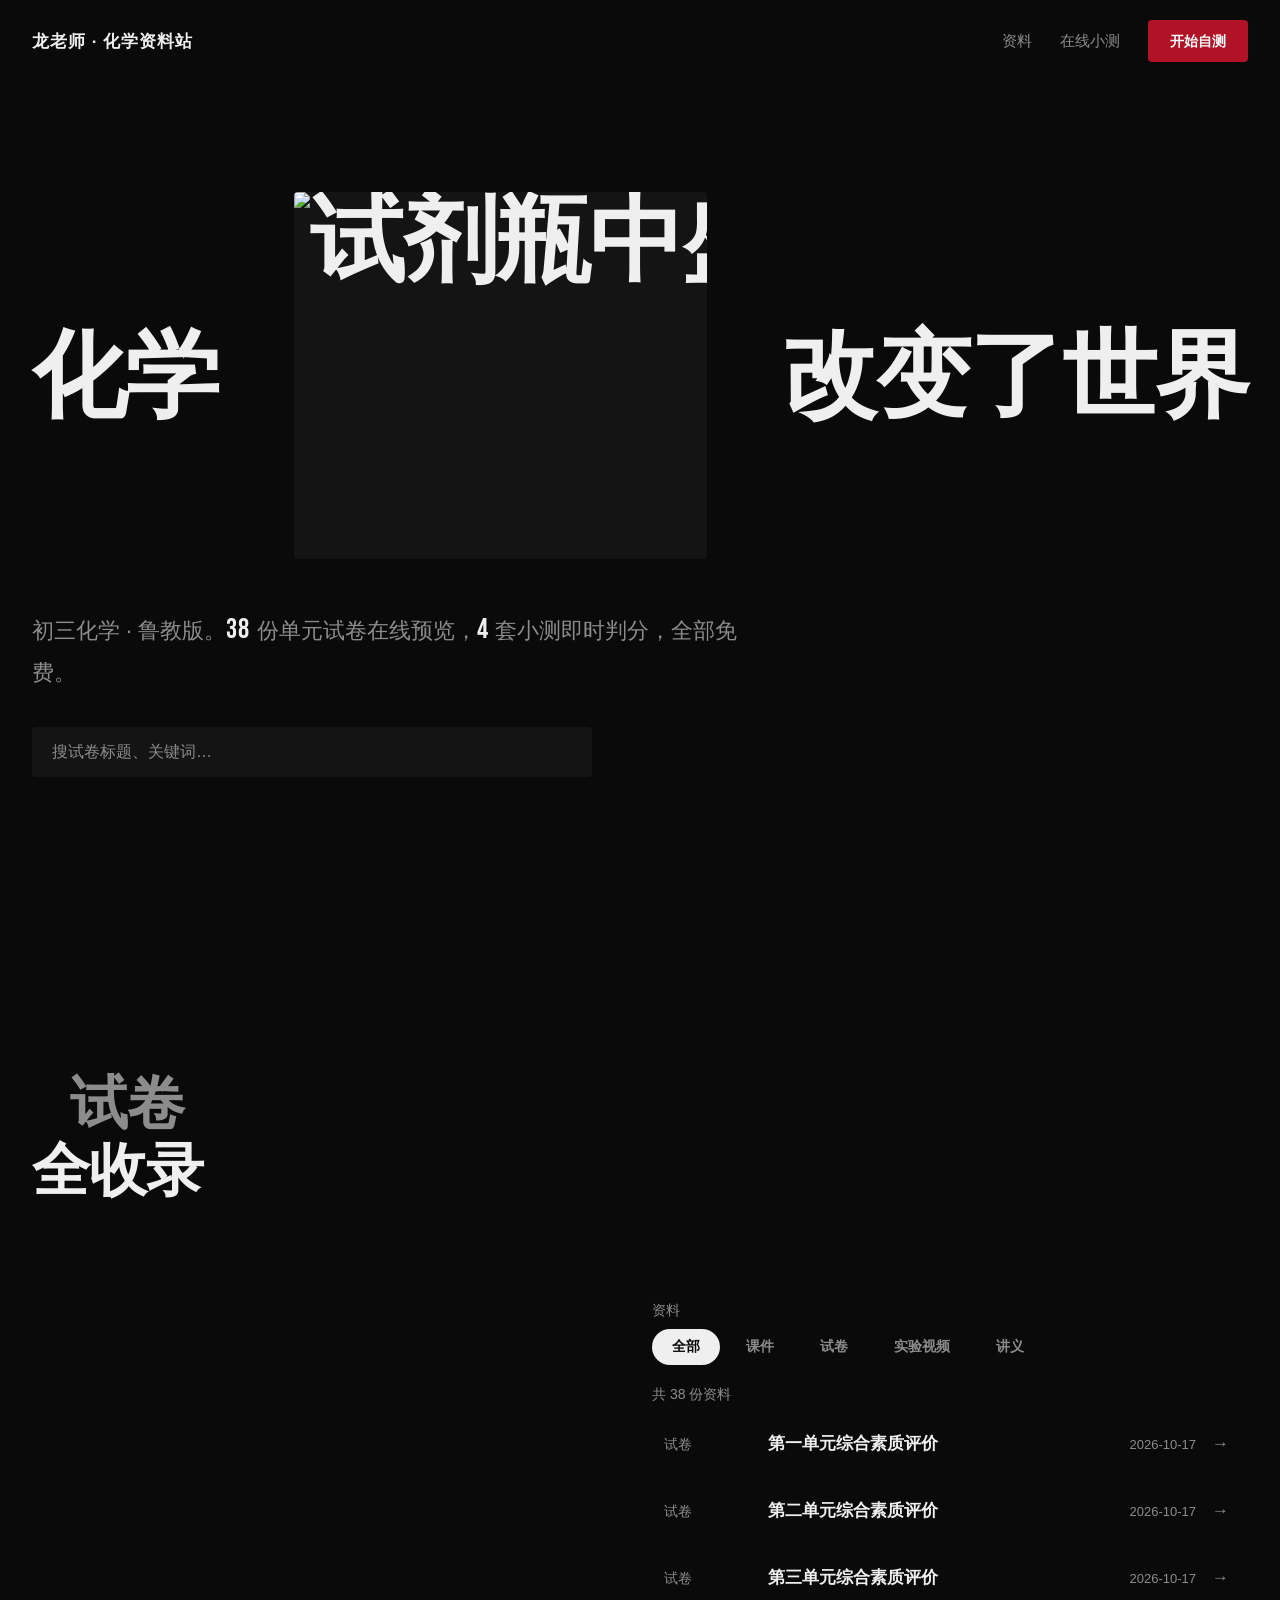
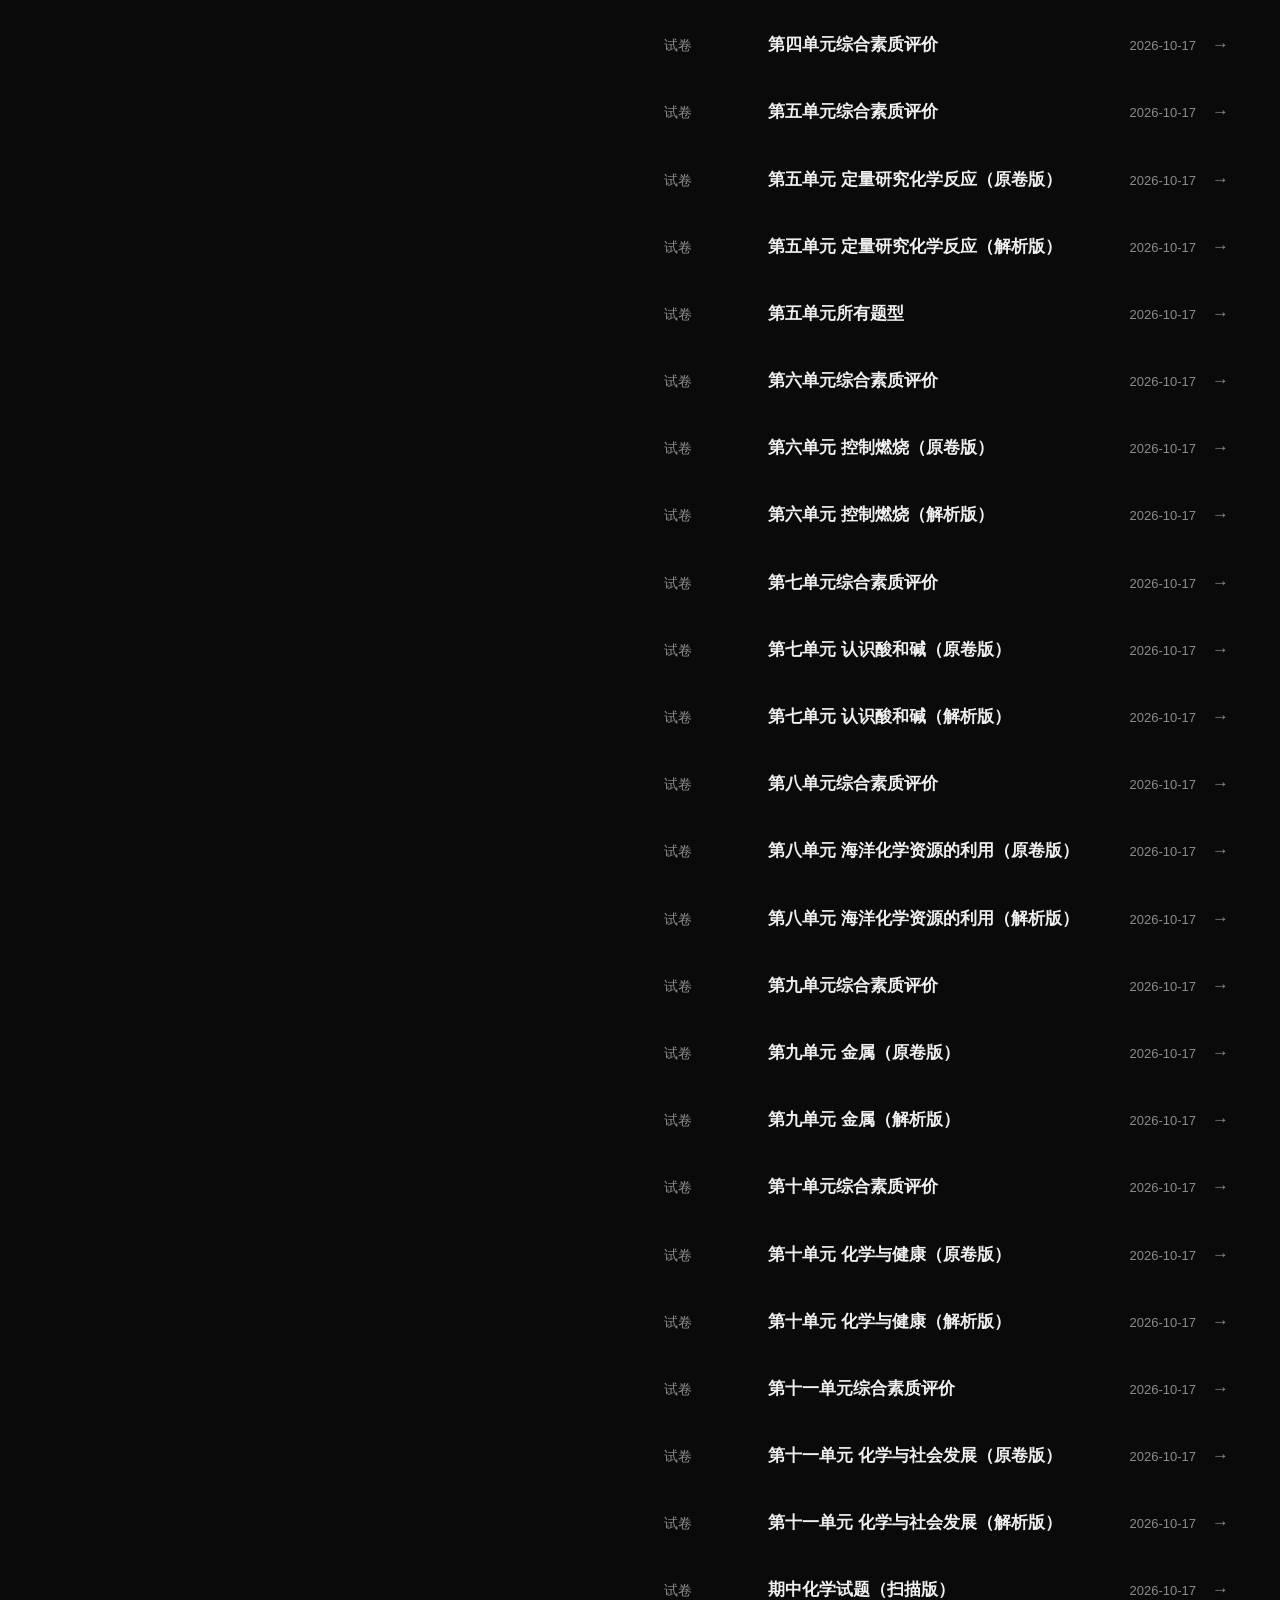
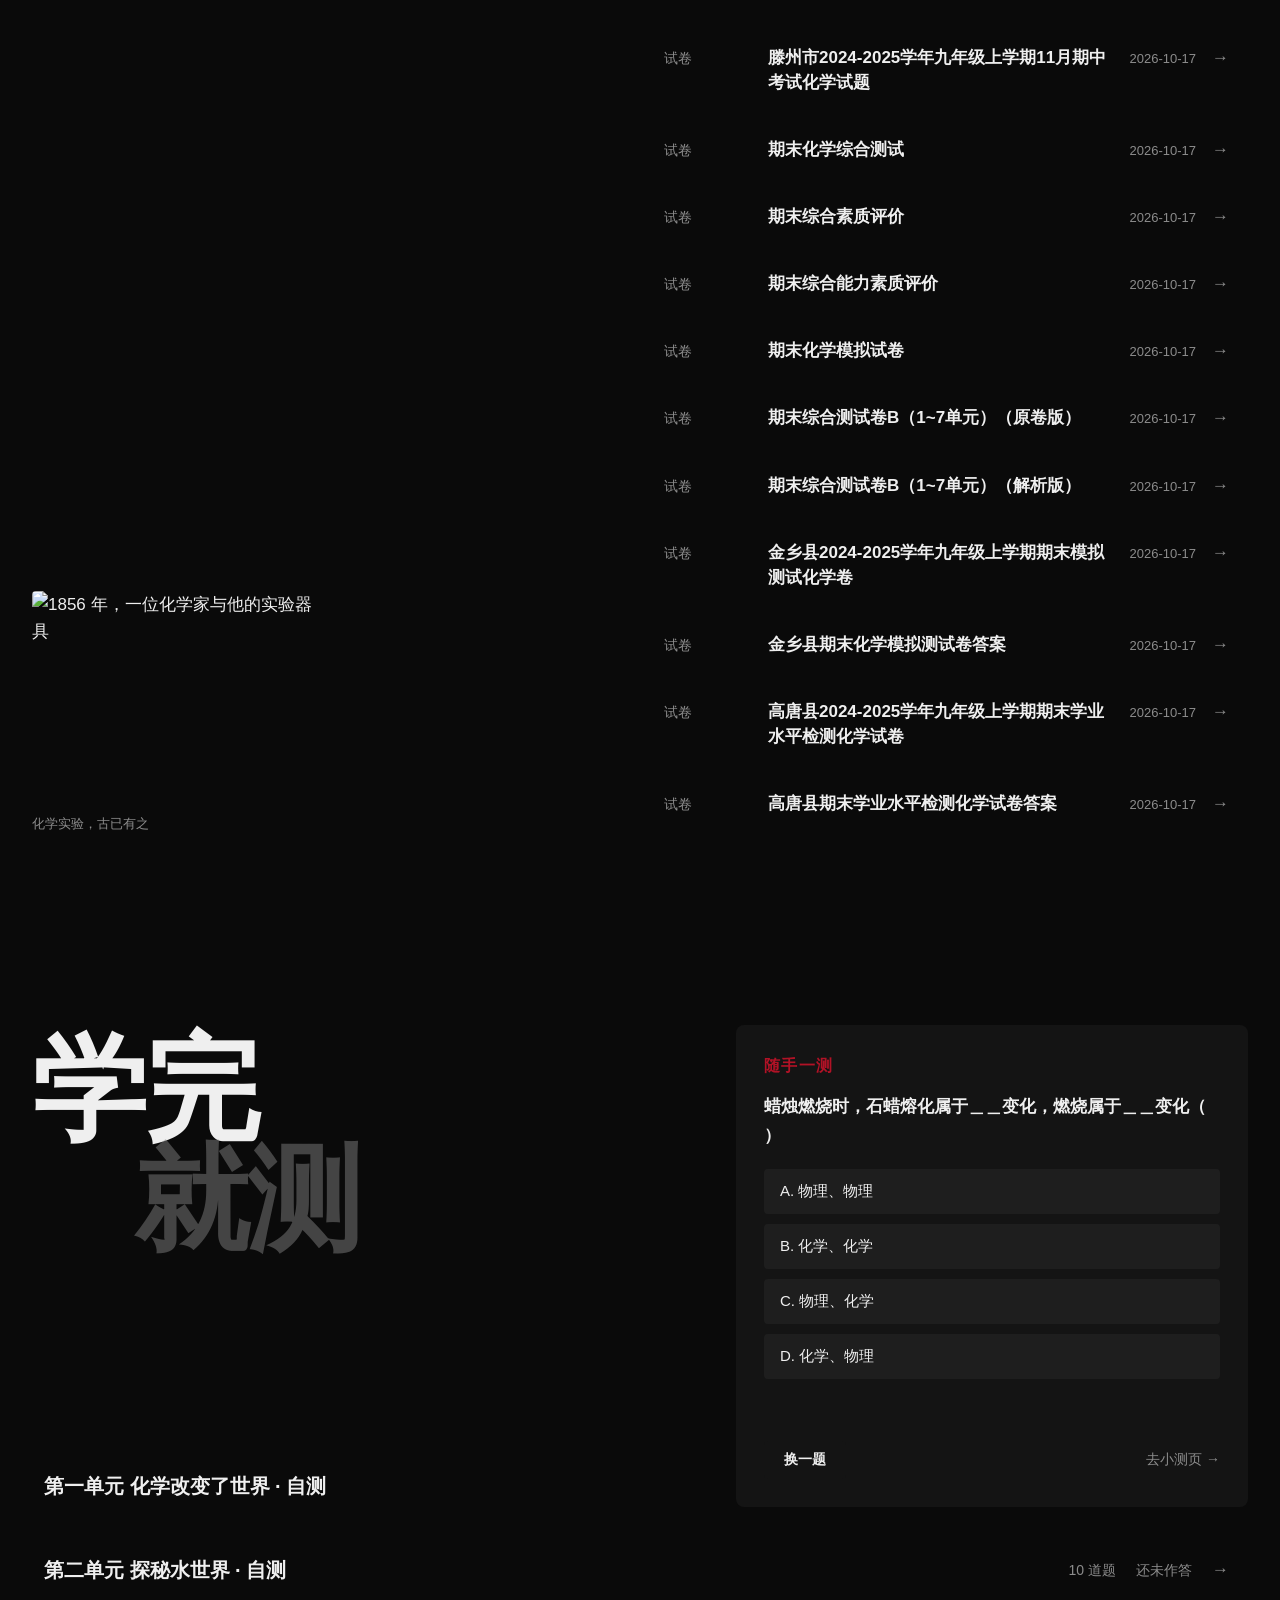
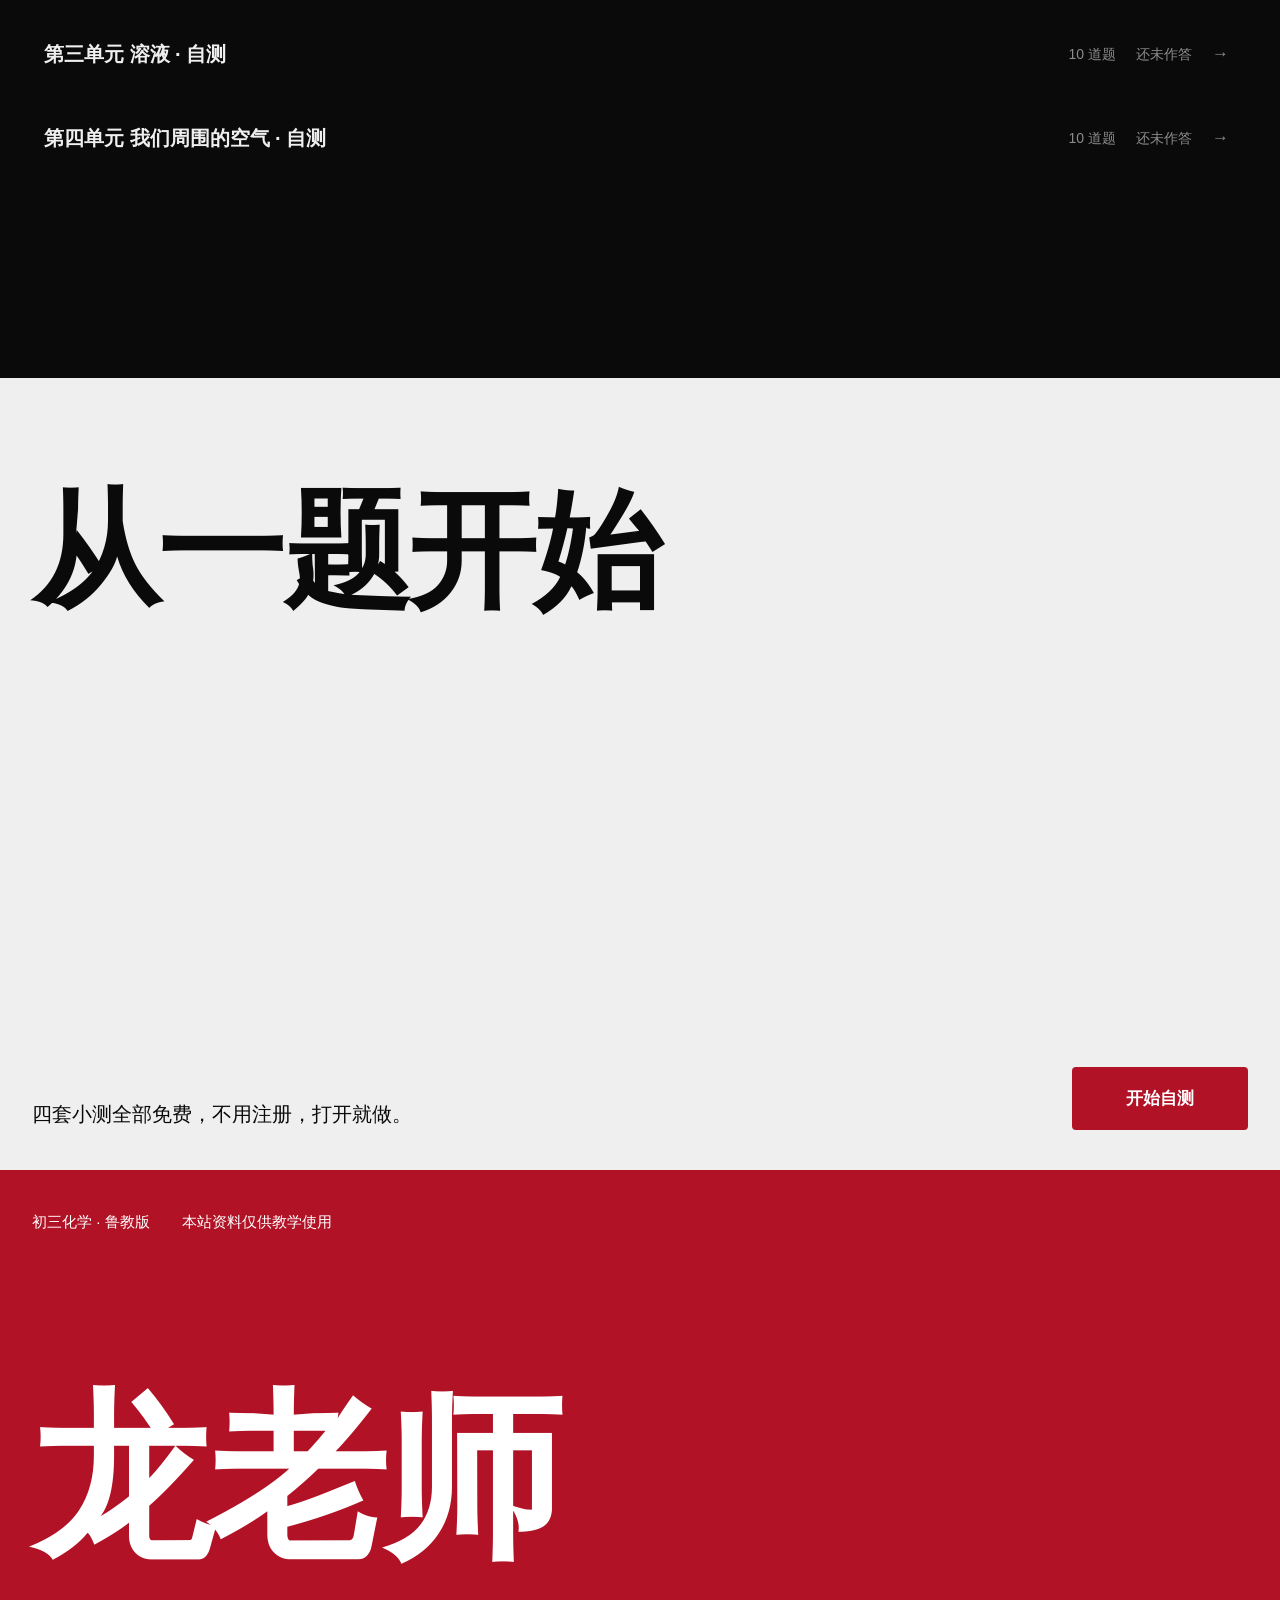
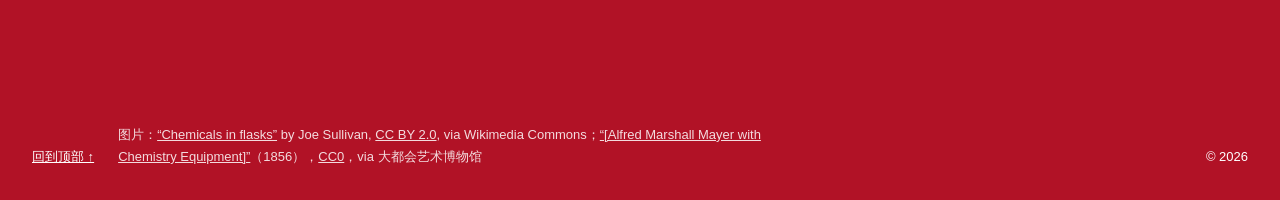
==== commit de2ad937: "v5 修 bug：图片不再被裁（hero 全图/列表照 4:3）、题目标签不断字、1024 卡片不压字" ====
--- a/index.html
+++ b/index.html
@@ -39,7 +39,7 @@
     <h2 id="h-resources" class="sec-head"><span class="indent">试卷</span>全收录</h2>
     <div class="list-grid">
       <figure class="list-photo">
-        <img src="https://images.metmuseum.org/CRDImages/ph/web-large/DP-43933-001.jpg" alt="1856 年，一位化学家与他的实验器具" width="1200" height="917" loading="lazy">
+        <img src="https://images.metmuseum.org/CRDImages/ph/web-large/DP-43933-001.jpg" alt="1856 年，一位化学家与他的实验器具" loading="lazy">
         <figcaption>化学实验，古已有之</figcaption>
       </figure>
       <div class="list-main">
--- a/assets/style.css
+++ b/assets/style.css
@@ -24,6 +24,7 @@
 * { box-sizing: border-box; }
 html { -webkit-text-size-adjust: 100%; scroll-behavior: smooth; }
 
+html, body { overflow-x: clip; }
 body {
   margin: 0;
   background: var(--bg);
@@ -99,12 +100,11 @@
 .s-frame {
   flex: none;
   width: 34%;
-  aspect-ratio: 16 / 9;
   overflow: hidden;
   border-radius: 4px;
   background: var(--surface);
 }
-.s-frame img { width: 100%; height: 100%; object-fit: cover; }
+.s-frame img { display: block; width: 100%; height: auto; }
 
 .lede {
   margin: 48px 0 0;
@@ -154,7 +154,7 @@
 }
 .list-photo img {
   width: 22vw; max-width: 100%;
-  aspect-ratio: 4 / 5; object-fit: cover;
+  aspect-ratio: 4 / 3; object-fit: cover;
   border-radius: 4px;
 }
 .list-photo figcaption {
@@ -352,7 +352,7 @@
 .qz-item .best.none { color: var(--muted); font-weight: 400; }
 
 .q-head { display: flex; align-items: baseline; justify-content: space-between; gap: 20px; margin: 8px 0 4px; }
-.q-head h2 { margin: 0; font-size: 24px; font-weight: 800; }
+.q-head h2 { margin: 0; font-size: 24px; font-weight: 800; text-wrap: balance; }
 .q-progress { color: var(--muted); font-size: 14px; white-space: nowrap; }
 
 .q-block {
@@ -375,7 +375,7 @@
 .q-kind {
   font-size: 12px; color: var(--muted);
   margin-left: 10px; vertical-align: 2px;
-  font-weight: 400;
+  font-weight: 400; white-space: nowrap;
 }
 .q-opts { display: flex; flex-direction: column; gap: 10px; }
 .q-opt {
@@ -423,7 +423,7 @@
   background: var(--surface);
   border-radius: 0 6px 6px 0;
 }
-.verdict { font-weight: 800; margin-left: 10px; font-size: 14px; }
+.verdict { font-weight: 800; margin-left: 10px; font-size: 14px; white-space: nowrap; }
 .q-block.right .verdict { color: #3ba55d; }
 .q-block.wrong .verdict { color: #e05260; }
 
@@ -459,13 +459,16 @@
 #viewer { position: absolute; inset: 0; z-index: 1; width: 100%; height: 100%; border: 0; background: #fff; }
 
 /* ============ 手机 ============ */
+@media (max-width: 1100px) {
+  .quiz-obj { position: static; width: 100%; max-width: none; margin-top: 48px; }
+  .quiz-facts p { grid-column: 1 / -1; }
+}
+
 @media (max-width: 900px) {
   .list-grid { grid-template-columns: 1fr; }
   .list-photo { grid-column: 1; margin-bottom: 48px; }
   .list-photo img { width: 60%; }
   .list-main { grid-column: 1; }
-  .quiz-obj { position: static; width: 100%; max-width: none; margin-top: 48px; }
-  .quiz-facts p { grid-column: 1 / -1; }
   .foot-meta { grid-template-columns: 1fr; gap: 12px; }
 }
 
@@ -473,7 +476,7 @@
   :root { --margin: 20px; }
   .sentence { flex-wrap: wrap; font-size: 17vw; }
   .s-half.s-left { width: 100%; }
-  .s-frame { width: calc(100% - 40px); aspect-ratio: 4 / 3; order: 2; }
+  .s-frame { width: calc(100% - 40px); order: 2; }
   .s-half.s-right { width: 100%; text-align: right; order: 3; }
   .hero { min-height: 88svh; }
   .row { grid-template-columns: 1fr auto 20px; }
